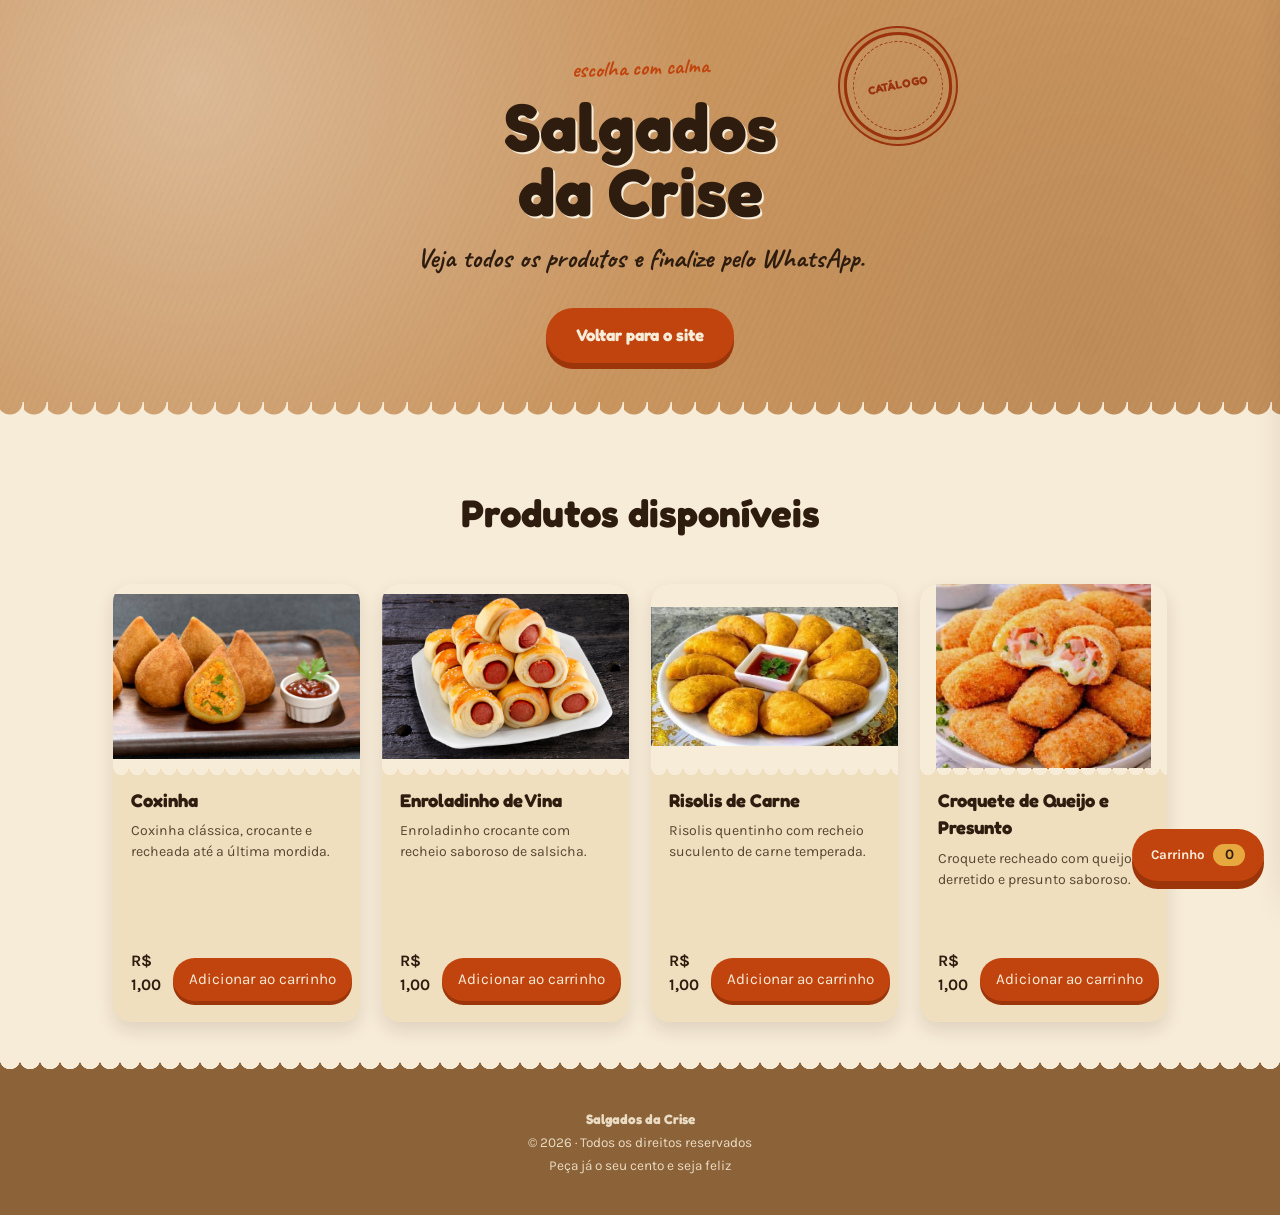
==== catalogo.html @ 22c94413 "site de doces" ====
<!DOCTYPE html>
<html lang="pt-BR">
<head>
<meta charset="UTF-8">
<meta name="viewport" content="width=device-width, initial-scale=1.0">
<link rel="stylesheet" href="style.css">
<title>Catálogo de Produtos | Salgados da Crise</title>
<meta name="description" content="Catálogo de salgados com preços e carrinho lateral para finalizar no WhatsApp.">
<link rel="preconnect" href="https://fonts.googleapis.com">
<link rel="preconnect" href="https://fonts.gstatic.com" crossorigin>
<link href="https://fonts.googleapis.com/css2?family=Fredoka:wght@600;700;900&family=Karla:wght@400;500;700&family=Caveat:wght@600;700&display=swap" rel="stylesheet">
</head>
<body>
<header class="hero">
  <div class="hero__inner">
    <div class="stamp stamp--hero">Catálogo</div>
    <p class="eyebrow">escolha com calma</p>
    <h1 class="hero__title">Salgados<br>da Crise</h1>
    <p class="hero__tagline">Veja todos os produtos e finalize pelo WhatsApp.</p>
    <a class="cta" href="salgados-da-crise.html">Voltar para o site</a>
  </div>
</header>

<main>
  <section class="menu" id="catalogo">
    <h2 class="section-title">Produtos disponíveis</h2>
    <div class="menu__grid" id="catalogList">
      <article class="ticket" data-price="1.00">
        <div class="ticket__img">
        <img src="coxinha.jpg" alt="Coxinha dourada e crocante">
        </div>
        <div class="ticket__seam"></div>
        <div class="ticket__body">
          <h3>Coxinha</h3>
          <p>Coxinha clássica, crocante e recheada até a última mordida.</p>
          <div class="ticket__footer">
            <span class="ticket__price">R$ 1,00</span>
            <button type="button" class="ticket__button add-to-cart">Adicionar ao carrinho</button>
          </div>
        </div>
      </article>
      <article class="ticket" data-price="1.00">
        <div class="ticket__img">
         <img src="enroladinho de vina.jpg" alt="Enroladinho de cozinha crocante">
        </div>
        <div class="ticket__seam"></div>
        <div class="ticket__body">
          <h3>Enroladinho de Vina</h3>
          <p>Enroladinho crocante com recheio saboroso de salsicha.</p>
          <div class="ticket__footer">
            <span class="ticket__price">R$ 1,00</span>
            <button type="button" class="ticket__button add-to-cart">Adicionar ao carrinho</button>
          </div>
        </div>
      </article>
      <article class="ticket" data-price="1.00">
        <div class="ticket__img">
          <img src="risoles de carne.jfif" alt="Risolis de carne">
        </div>
        <div class="ticket__seam"></div>
        <div class="ticket__body">
          <h3>Risolis de Carne</h3>
          <p>Risolis quentinho com recheio suculento de carne temperada.</p>
          <div class="ticket__footer">
            <span class="ticket__price">R$ 1,00</span>
            <button type="button" class="ticket__button add-to-cart">Adicionar ao carrinho</button>
          </div>
        </div>
      </article>
      <article class="ticket" data-price="1.00">
        <div class="ticket__img">
          <img src="croquete.jfif" alt="Croquete de queijo e presunto">
        </div>
        <div class="ticket__seam"></div>
        <div class="ticket__body">
          <h3>Croquete de Queijo e Presunto</h3>
          <p>Croquete recheado com queijo derretido e presunto saboroso.</p>
          <div class="ticket__footer">
            <span class="ticket__price">R$ 1,00</span>
            <button type="button" class="ticket__button add-to-cart">Adicionar ao carrinho</button>
          </div>
        </div>
      </article>
    </div>
  </section>
</main>

<button class="cart-drawer__trigger" id="cartTrigger">
  Carrinho <span class="cart-drawer__count" id="cartCount">0</span>
</button>
<div class="cart-drawer__backdrop" id="cartBackdrop"></div>
<aside class="cart-drawer" id="cartDrawer" aria-hidden="true">
  <div class="cart-drawer__inner">
    <div class="cart-drawer__header">
      <h2>Carrinho</h2>
      <button type="button" class="cart-drawer__close" id="closeCart" aria-label="Fechar carrinho">×</button>
    </div>
    <div class="cart__info">
      <p class="cart__empty">Seu carrinho está vazio. Adicione um produto.</p>
      <ul class="cart__list"></ul>
    </div>
    <div class="cart__payment">
      <h3>Pagamento</h3>
      <div class="payment-options">
        <label><input type="radio" name="paymentMethod" value="whatsapp" checked> WhatsApp</label>
        <label><input type="radio" name="paymentMethod" value="card"> Cartão <span class="payment-note">taxa por conta do cliente</span></label>
      </div>
      <div class="card-form" id="cardForm" hidden>
        <label>Nome no cartão<input type="text" id="cardName" placeholder="Nome impresso no cartão"></label>
        <label>Número do cartão<input type="text" id="cardNumber" placeholder="0000 0000 0000 0000"></label>
        <div class="card-row">
          <label>Validade<input type="text" id="cardExpiry" placeholder="MM/AA"></label>
          <label>CVV<input type="text" id="cardCvv" placeholder="123"></label>
        </div>
      </div>
    </div>
    <div class="cart__summary">
      <div class="cart__summary-row">
        <span>Total</span>
        <strong class="cart__total-value">R$ 0,00</strong>
      </div>
      <button type="button" class="cta cart__checkout" disabled>Finalizar pedido</button>
    </div>
  </div>
</aside>

<footer class="footer">
  <div class="footer__torn"></div>
  <div class="footer__content">
    <p class="footer__brand">Salgados da Crise</p>
    <p>© 2026 · Todos os direitos reservados</p>
    <p>Peça já o seu cento e seja feliz</p>
  </div>
</footer>

<script>
  const cart = [];
  const cartCount = document.getElementById('cartCount');
  const cartList = document.querySelector('.cart__list');
  const cartEmpty = document.querySelector('.cart__empty');
  const cartTotalValue = document.querySelector('.cart__total-value');
  const checkoutButton = document.querySelector('.cart__checkout');
  const cartDrawer = document.getElementById('cartDrawer');
  const cartBackdrop = document.getElementById('cartBackdrop');
  const cartTrigger = document.getElementById('cartTrigger');
  const closeCart = document.getElementById('closeCart');
  const paymentRadios = document.querySelectorAll('input[name="paymentMethod"]');
  const cardForm = document.getElementById('cardForm');
  const cardNameInput = document.getElementById('cardName');
  const cardNumberInput = document.getElementById('cardNumber');
  const cardExpiryInput = document.getElementById('cardExpiry');
  const cardCvvInput = document.getElementById('cardCvv');
  const whatsappNumber = '554198285648'; // WhatsApp number +55 41 9828-5648

  function formatCurrency(value) {
    return value.toLocaleString('pt-BR', { style: 'currency', currency: 'BRL' });
  }

  function updateCart() {
    cartList.innerHTML = '';
    cartCount.textContent = cart.reduce((sum, item) => sum + item.quantity, 0);
    if (cart.length === 0) {
      cartEmpty.style.display = 'block';
      checkoutButton.disabled = true;
      cartTotalValue.textContent = 'R$ 0,00';
      return;
    }

    cartEmpty.style.display = 'none';
    let total = 0;
    cart.forEach((item, index) => {
      const li = document.createElement('li');
      li.className = 'cart__item';
      li.innerHTML = `
        <div>
          <p class="cart__item-name">${item.name}</p>
          <p class="cart__item-details">${item.quantity} x ${formatCurrency(item.price)} = ${formatCurrency(item.price * item.quantity)}</p>
        </div>
        <button type="button" class="cart__item-remove" data-index="${index}">Remover</button>
      `;
      cartList.appendChild(li);
      total += item.price * item.quantity;
    });

    cartTotalValue.textContent = formatCurrency(total);
    checkoutButton.disabled = false;
  }

  function addItemToCart(name, price) {
    const existing = cart.find(item => item.name === name);
    if (existing) {
      existing.quantity += 1;
    } else {
      cart.push({ name, price, quantity: 1 });
    }
    updateCart();
    openCart();
  }

  function removeItem(index) {
    cart.splice(index, 1);
    updateCart();
  }

  function openCart() {
    cartDrawer.classList.add('is-open');
    cartBackdrop.classList.add('is-visible');
    cartDrawer.setAttribute('aria-hidden', 'false');
  }

  function closeCartDrawer() {
    cartDrawer.classList.remove('is-open');
    cartBackdrop.classList.remove('is-visible');
    cartDrawer.setAttribute('aria-hidden', 'true');
  }

  function togglePaymentFields() {
    const selected = document.querySelector('input[name="paymentMethod"]:checked').value;
    cardForm.hidden = selected !== 'card';
  }

  document.querySelectorAll('.add-to-cart').forEach(button => {
    button.addEventListener('click', event => {
      const ticket = event.target.closest('.ticket');
      const name = ticket.querySelector('h3').textContent.trim();
      const price = parseFloat(ticket.dataset.price);
      addItemToCart(name, price);
    });
  });

  paymentRadios.forEach(radio => {
    radio.addEventListener('change', togglePaymentFields);
  });
  togglePaymentFields();

  cartList.addEventListener('click', event => {
    if (!event.target.classList.contains('cart__item-remove')) return;
    const index = Number(event.target.dataset.index);
    removeItem(index);
  });

  checkoutButton.addEventListener('click', () => {
    if (cart.length === 0) return;
    const total = cart.reduce((sum, item) => sum + item.price * item.quantity, 0);
    const paymentMethod = document.querySelector('input[name="paymentMethod"]:checked').value;
    const messageLines = [
      'Olá! Quero fazer meu pedido:',
      ...cart.map(item => `${item.quantity}x ${item.name} - ${formatCurrency(item.price * item.quantity)}`),
      `Total: ${formatCurrency(total)}`
    ];

    if (paymentMethod === 'card') {
      messageLines.push('Pagamento no cartão (taxa por conta do cliente).');
      const cardName = cardNameInput.value.trim();
      const cardNumber = cardNumberInput.value.trim();
      const cardExpiry = cardExpiryInput.value.trim();
      const cardCvv = cardCvvInput.value.trim();
      if (cardName || cardNumber || cardExpiry || cardCvv) {
        messageLines.push('Dados do cartão para cadastro:');
        if (cardName) messageLines.push(`Nome: ${cardName}`);
        if (cardNumber) messageLines.push(`Cartão: ${cardNumber}`);
        if (cardExpiry) messageLines.push(`Validade: ${cardExpiry}`);
        if (cardCvv) messageLines.push(`CVV: ${cardCvv}`);
      }
    }

    messageLines.push('Pode me ajudar com o valor final e a entrega?');
    const text = encodeURIComponent(messageLines.join('\n'));
    const url = `https://wa.me/${whatsappNumber}?text=${text}`;
    window.open(url, '_blank');
  });

  cartTrigger.addEventListener('click', openCart);
  closeCart.addEventListener('click', closeCartDrawer);
  cartBackdrop.addEventListener('click', closeCartDrawer);

  updateCart();
</script>
</body>
</html>
---- style.css ----
:root{
    --paper:#f7ecd8;
    --paper-dark:#efdfbf;
    --kraft:#c9955f;
    --kraft-dark:#8c6239;
    --ink:#2e1c0f;
    --gold:#e7a93f;
    --chili:#c1440e;
    --chili-dark:#9c350a;
    --olive:#5b6b3f;
    --radius-card: 18px;
  }

  *{ box-sizing:border-box; }
  html{ scroll-behavior:smooth; }
  body{
    margin:0;
    background:var(--paper);
    color:var(--ink);
    font-family:'Karla', sans-serif;
    font-size:16px;
    line-height:1.5;
    -webkit-font-smoothing:antialiased;
  }

  h1,h2,h3,h4{
    font-family:'Fredoka', sans-serif;
    margin:0;
    color:var(--ink);
  }

  a{ color:inherit; }
  img{ max-width:100%; display:block; }
  button{ font-family:inherit; }

  .eyebrow{
    display:inline-block;
    font-family:'Caveat', cursive;
    font-weight:700;
    font-size:1.4rem;
    color:var(--chili);
    transform:rotate(-2deg);
    margin:0 0 .25rem;
  }

  .section-title{
    text-align:center;
    font-size:clamp(1.6rem, 4vw, 2.4rem);
    font-weight:700;
    margin:0 0 2.2rem;
  }
  .section-title span{ color:var(--chili); }

  /* ---------- STAMP (signature element) ---------- */
  .stamp{
    display:inline-flex;
    align-items:center;
    justify-content:center;
    text-align:center;
    font-family:'Fredoka', sans-serif;
    font-weight:700;
    text-transform:uppercase;
    letter-spacing:.04em;
    line-height:1.15;
    color:var(--chili);
    border:3px solid var(--chili);
    border-radius:50%;
    box-shadow:0 0 0 4px var(--paper), 0 0 0 6px var(--chili);
    outline:1px dashed var(--chili);
    outline-offset:-10px;
    background:transparent;
    mix-blend-mode:multiply;
    opacity:.9;
  }

  /* ---------- HERO ---------- */
  .hero{
    position:relative;
    padding:3.2rem 1.25rem 4rem;
    background:
      radial-gradient(circle at 15% 20%, rgba(255,255,255,.35), transparent 45%),
      radial-gradient(circle at 85% 80%, rgba(0,0,0,.06), transparent 40%),
      repeating-linear-gradient(115deg, rgba(140,98,57,.05) 0 2px, transparent 2px 6px),
      var(--kraft);
    overflow:hidden;
    text-align:center;
  }
  .hero::after{
    content:"";
    position:absolute;
    left:0; right:0; bottom:-1px;
    height:26px;
    background:
      radial-gradient(circle at 10px 0, transparent 12px, var(--paper) 13px) repeat-x;
    background-size:24px 26px;
  }
  .hero__inner{
    position:relative;
    max-width:640px;
    margin:0 auto;
  }
  .stamp--hero{
    position:absolute;
    top:-1.2rem;
    right:.5rem;
    width:108px;
    height:108px;
    font-size:.72rem;
    transform:rotate(-11deg);
  }
  .hero__title{
    font-size:clamp(2.6rem, 8vw, 4.2rem);
    font-weight:900;
    color:var(--ink);
    text-shadow:2px 2px 0 var(--paper);
    line-height:.98;
    margin:.3rem 0 .8rem;
  }
  .hero__tagline{
    font-family:'Caveat', cursive;
    font-weight:700;
    font-size:clamp(1.3rem, 3vw, 1.7rem);
    color:var(--ink);
    margin:0 0 1.8rem;
  }

  .cta{
    display:inline-flex;
    align-items:center;
    gap:.6rem;
    background:var(--chili);
    color:var(--paper);
    font-family:'Fredoka', sans-serif;
    font-weight:700;
    font-size:1.05rem;
    text-decoration:none;
    padding:.95rem 1.9rem;
    border-radius:999px;
    box-shadow:0 6px 0 var(--chili-dark);
    transition:transform .15s ease, box-shadow .15s ease;
  }
  .cta:hover{ transform:translateY(2px); box-shadow:0 4px 0 var(--chili-dark); }
  .cta:active{ transform:translateY(6px); box-shadow:0 0 0 var(--chili-dark); }
  .cta:focus-visible{ outline:3px solid var(--ink); outline-offset:3px; }
  .cta svg{ width:22px; height:22px; flex:none; }

  .hero__note{
    margin-top:.9rem;
    font-size:.85rem;
    color:var(--kraft-dark);
  }

  .about{
    padding:3rem 1.25rem 0;
    max-width:1100px;
    margin:0 auto;
  }
  .about__inner{
    display:grid;
    gap:2rem;
  }
  .about__intro{
    text-align:center;
    max-width:760px;
    margin:0 auto;
  }
  .about__text{
    color:#5a4530;
    font-size:1rem;
    margin-top:1rem;
    line-height:1.7;
  }
  .about__grid{
    display:grid;
    gap:1.25rem;
    grid-template-columns:repeat(auto-fit, minmax(240px, 1fr));
  }
  .about__card{
    background:var(--paper-dark);
    border-radius:22px;
    overflow:hidden;
    box-shadow:0 8px 18px rgba(46,28,15,.12);
    display:flex;
    flex-direction:column;
  }
  .about__card img{
    width:100%;
    height:220px;
    object-fit:cover;
  }
  .about__card h3{
    margin:1rem 1rem 0.4rem;
    font-size:1.1rem;
  }
  .about__card p{
    margin:0 1rem 1.2rem;
    color:#5a4530;
    line-height:1.6;
    font-size:0.95rem;
  }

  /* ---------- MENU / TICKETS ---------- */
  .menu{ padding:3.6rem 1.25rem 1rem; max-width:1100px; margin:0 auto; }

  .menu__grid{
    display:grid;
    gap:1.4rem;
    grid-template-columns:repeat(auto-fit, minmax(240px, 1fr));
    padding:.4rem .2rem 1.4rem;
  }

  .ticket{
    display:flex;
    flex-direction:column;
    justify-content:space-between;
    background:var(--paper-dark);
    border-radius:var(--radius-card);
    overflow:hidden;
    box-shadow:0 8px 18px rgba(46,28,15,.12);
    position:relative;
  }
  .ticket__img{
    height:auto;
    aspect-ratio:4/3;
    overflow:hidden;
    background:var(--paper);
    display:flex;
    align-items:center;
    justify-content:center;
  }
  .ticket__img img{
    width:100%;
    height:100%;
    object-fit:contain;
  }
  .ticket__seam{
    height:14px;
    background:
      radial-gradient(circle at 8px 0, var(--paper) 7px, transparent 7.5px) repeat-x;
    background-size:16px 14px;
    margin-top:-1px;
  }
  .ticket__body{
    display:flex;
    flex-direction:column;
    justify-content:space-between;
    padding:.3rem 1.1rem 1.3rem;
    min-height:240px;
  }
  .ticket__body h3{ font-size:1.15rem; font-weight:700; margin-bottom:.35rem; }
  .ticket__body p{ font-size:.88rem; color:#5a4530; margin:0 0 1rem; }
  .ticket__footer{
    display:flex;
    align-items:center;
    justify-content:space-between;
    gap:.75rem;
    margin-top:auto;
  }
  .ticket__button{
    flex-shrink:0;
  }
  .ticket__price{font-weight:700; color:var(--ink);}
  .ticket__button{
    margin-top:.8rem;
    padding:.8rem 1rem;
    border:none;
    border-radius:999px;
    background:var(--chili);
    color:var(--paper);
    cursor:pointer;
    font-size:.95rem;
    box-shadow:0 4px 0 var(--chili-dark);
    transition:transform .15s ease, box-shadow .15s ease, background .15s ease;
  }
  .ticket__button:hover{ background:var(--chili-dark); transform:translateY(1px); }
  .ticket__button:focus-visible{ outline:3px solid var(--ink); outline-offset:3px; }

  .menu__controls{
    display:flex;
    justify-content:center;
    gap:.9rem;
  }

  .cta--secondary{
    background:var(--gold);
    color:var(--ink);
  }
  .cta--secondary:hover{ background:#d99a2b; }

  .cart{
    padding:3.2rem 1.25rem;
    max-width:1100px;
    margin:0 auto;
  }
  .cart__inner{
    background:var(--paper-dark);
    border-radius:28px;
    padding:2rem;
    box-shadow:0 10px 24px rgba(46,28,15,.12);
  }
  .cart__content{
    display:grid;
    grid-template-columns:1fr auto;
    gap:1.5rem;
    align-items:start;
  }
  .cart__info{min-height:220px;}
  .cart__empty{margin:0; color:#5a4530; font-size:1rem;}
  .cart__list{list-style:none; margin:1.2rem 0 0; padding:0; display:grid; gap:.9rem;}
  .cart__item{
    display:grid;
    grid-template-columns:1fr auto;
    gap:.75rem;
    align-items:center;
    background:var(--paper);
    border-radius:18px;
    padding:1rem 1rem 1rem 1.1rem;
    border:1px solid rgba(46,28,15,.08);
  }
  .cart__item-name{ font-weight:700; margin:0; }
  .cart__item-details{ color:#5a4530; font-size:.9rem; margin:.35rem 0 0; }
  .cart__item-remove{
    border:none;
    background:transparent;
    color:var(--chili-dark);
    cursor:pointer;
    font-weight:700;
  }
  .cart__payment{
    background:var(--paper);
    border-radius:20px;
    padding:1.2rem 1.3rem;
    margin-bottom:1rem;
    color:var(--ink);
  }
  .cart__payment h3{
    margin:0 0 .9rem;
    font-size:1rem;
  }
  .payment-options{
    display:grid;
    gap:.75rem;
  }
  .payment-options label{
    display:flex;
    align-items:center;
    gap:.5rem;
    font-size:.95rem;
    color:var(--ink);
  }
  .payment-note{
    display:block;
    margin-top:.25rem;
    color:#5a4530;
    font-size:.85rem;
  }
  .card-form{
    display:grid;
    gap:.85rem;
    margin-top:1rem;
  }
  .card-form label{
    display:flex;
    flex-direction:column;
    gap:.35rem;
    font-size:.9rem;
    color:#5a4530;
  }
  .card-form input{
    padding:.85rem 1rem;
    border:1px solid rgba(46,28,15,.12);
    border-radius:14px;
    font:inherit;
    background:var(--paper);
    width:100%;
    box-sizing:border-box;
  }
  .card-row{
    display:grid;
    grid-template-columns:1fr 1fr;
    gap:.85rem;
  }
  .card-row label{
    min-width:0;
  }
  .cart__summary{
    background:var(--ink);
    color:var(--paper);
    border-radius:22px;
    padding:1.6rem;
    display:flex;
    flex-direction:column;
    justify-content:space-between;
    min-width:260px;
  }
  .cart__summary-row{
    display:flex;
    justify-content:space-between;
    gap:1rem;
    margin-bottom:1.6rem;
    font-size:1.05rem;
  }
  .cart__total-value{font-size:1.5rem;}
  .cart__checkout{
    width:100%;
    border:none;
    padding:1rem 1.1rem;
    border-radius:999px;
    background:var(--gold);
    color:var(--ink);
    font-size:1rem;
    font-weight:700;
    cursor:pointer;
    box-shadow:0 6px 0 #d98d1d;
  }
  .cart__checkout:disabled{opacity:.55; cursor:not-allowed; box-shadow:none;}
  .cart__checkout:hover:not(:disabled){transform:translateY(1px);}

  .cart-drawer__trigger{
    position:fixed;
    right:1rem;
    bottom:1.2rem;
    z-index:40;
    display:inline-flex;
    align-items:center;
    gap:.5rem;
    border:none;
    border-radius:999px;
    padding:.95rem 1.2rem;
    background:var(--chili);
    color:var(--paper);
    font-weight:700;
    cursor:pointer;
    box-shadow:0 8px 0 var(--chili-dark);
  }
  .cart-drawer__count{
    display:inline-flex;
    align-items:center;
    justify-content:center;
    background:var(--gold);
    color:var(--ink);
    border-radius:999px;
    padding:.15rem .6rem;
    font-size:.9rem;
    min-width:2rem;
  }
  .cart-drawer{
    position:fixed;
    top:0;
    right:0;
    width:min(360px,100%);
    height:100vh;
    background:var(--paper-dark);
    transform:translateX(110%);
    transition:transform .25s ease;
    z-index:45;
    box-shadow:-18px 0 40px rgba(46,28,15,.24);
    display:flex;
    flex-direction:column;
    padding:1.5rem;
  }
  .cart-drawer.is-open{transform:translateX(0);}
  .cart-drawer__inner{display:flex; flex-direction:column; height:100%;}
  .cart-drawer__header{
    display:flex;
    justify-content:space-between;
    align-items:center;
    gap:1rem;
    margin-bottom:1.3rem;
  }
  .cart-drawer__header h2{margin:0;}
  .cart-drawer__close{
    border:none;
    background:transparent;
    color:var(--ink);
    font-size:1.6rem;
    cursor:pointer;
    line-height:1;
  }
  .cart-drawer__backdrop{
    position:fixed;
    inset:0;
    background:rgba(0,0,0,.4);
    opacity:0;
    pointer-events:none;
    transition:opacity .25s ease;
    z-index:35;
  }
  .cart-drawer__backdrop.is-visible{
    opacity:1;
    pointer-events:auto;
  }
  .cart__summary{margin-top:auto;}

  @media (max-width:860px){
    .cart__content{grid-template-columns:1fr;}
  }
  @media (max-width:640px){
    .cart__summary{min-width:0;}
    .cart-drawer{width:100%;}
    .cart-drawer__trigger{right:.75rem; left:.75rem; width:auto;}
  }
  .menu__controls button{
    width:44px; height:44px;
    border-radius:50%;
    border:2px solid var(--ink);
    background:var(--paper);
    color:var(--ink);
    font-size:1.3rem;
    cursor:pointer;
    transition:background .15s ease;
  }
  .menu__controls button:hover{ background:var(--gold); }
  .menu__controls button:focus-visible{ outline:3px solid var(--chili); outline-offset:2px; }

  /* ---------- FEATURES ---------- */
  .features{ padding:3.8rem 1.25rem; max-width:980px; margin:0 auto; }
  .features__grid{
    display:grid;
    grid-template-columns:repeat(auto-fit, minmax(220px, 1fr));
    gap:1.8rem;
  }
  .feature{ text-align:center; padding:0 .5rem; }
  .feature__badge{
    width:76px; height:76px;
    margin:0 auto .9rem;
    border-radius:50%;
    background:var(--paper-dark);
    border:2px dashed var(--kraft-dark);
    display:flex;
    align-items:center;
    justify-content:center;
  }
  .feature__badge svg{ width:34px; height:34px; stroke:var(--chili); }
  .feature h4{ font-size:1.05rem; margin-bottom:.4rem; }
  .feature p{ font-size:.9rem; color:#5a4530; margin:0; }

  /* ---------- CTA BAND ---------- */
  .cta-band{
    position:relative;
    margin:2rem 1.25rem 3rem;
    max-width:900px;
    margin-inline:auto;
    background:var(--ink);
    color:var(--paper);
    border-radius:24px;
    padding:3rem 1.5rem;
    text-align:center;
    overflow:hidden;
  }
  .cta-band__stamp{
    position:absolute;
    top:-14px; left:-14px;
    width:96px; height:96px;
    font-size:.62rem;
    color:var(--gold);
    border-color:var(--gold);
    box-shadow:0 0 0 4px var(--ink), 0 0 0 6px var(--gold);
    outline-color:var(--gold);
    transform:rotate(-14deg);
    mix-blend-mode:normal;
  }
  .cta-band h2{ color:var(--paper); font-size:clamp(1.6rem, 4vw, 2.1rem); margin-bottom:.6rem; }
  .cta-band p{ color:#d8c7a8; margin:0 0 1.6rem; font-size:1rem; }
  .cta--big{ box-shadow:0 6px 0 #d98d1d; background:var(--gold); color:var(--ink); }
  .cta--big:hover{ box-shadow:0 4px 0 #d98d1d; }

  /* ---------- FOOTER ---------- */
  .footer{ background:var(--kraft-dark); color:var(--paper); position:relative; }
  .footer__torn{
    height:20px;
    background:
      radial-gradient(circle at 10px 0, var(--paper) 10px, transparent 10.5px) repeat-x;
    background-size:20px 20px;
    transform:translateY(-1px);
  }
  .footer__content{ text-align:center; padding:1.6rem 1.25rem 2.2rem; }
  .footer__brand{ font-family:'Fredoka', sans-serif; font-weight:700; font-size:1.15rem; margin-bottom:.3rem; }
  .footer__content p{ margin:.2rem 0; font-size:.85rem; color:#eaddc4; }

  @media (prefers-reduced-motion: reduce){
    html{ scroll-behavior:auto; }
    .cta{ transition:none; }
  }

  @media (max-width:560px){
    .stamp--hero{ width:88px; height:88px; font-size:.62rem; right:.2rem; top:-.8rem; }
  }
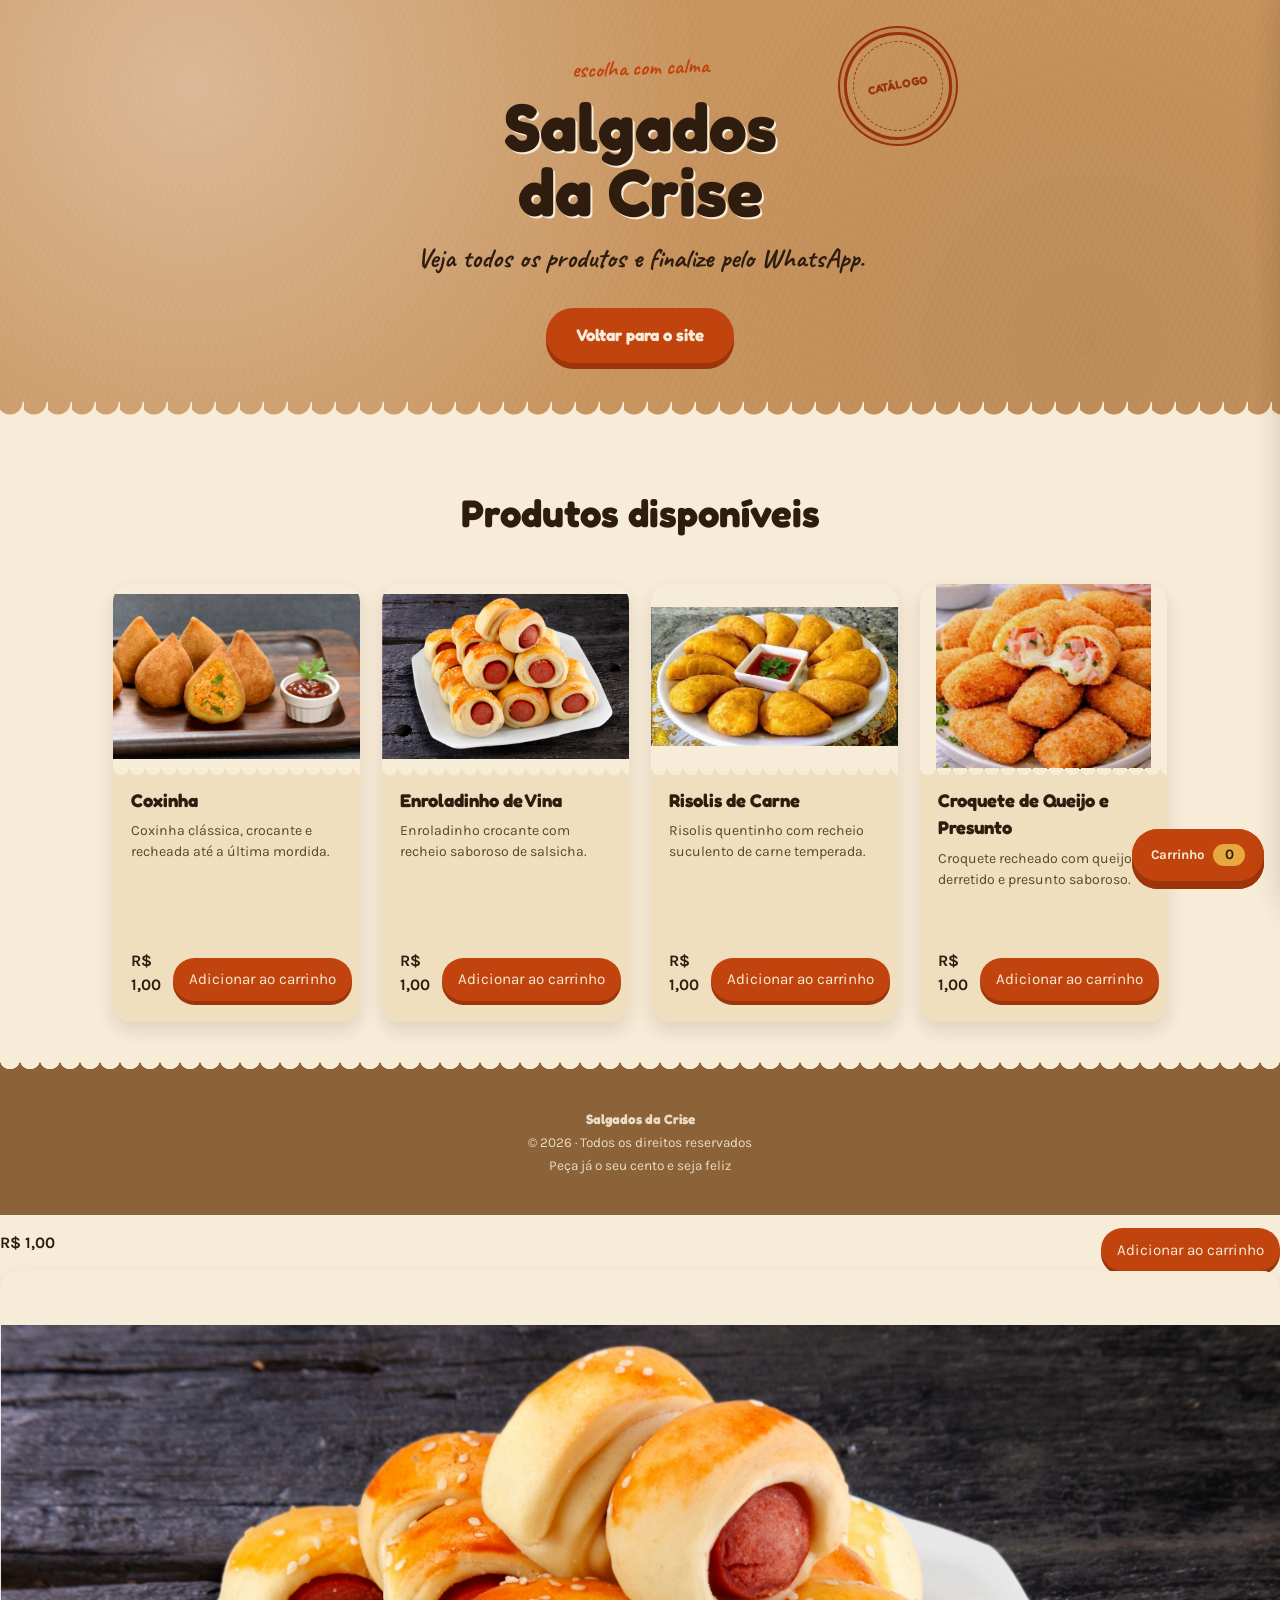
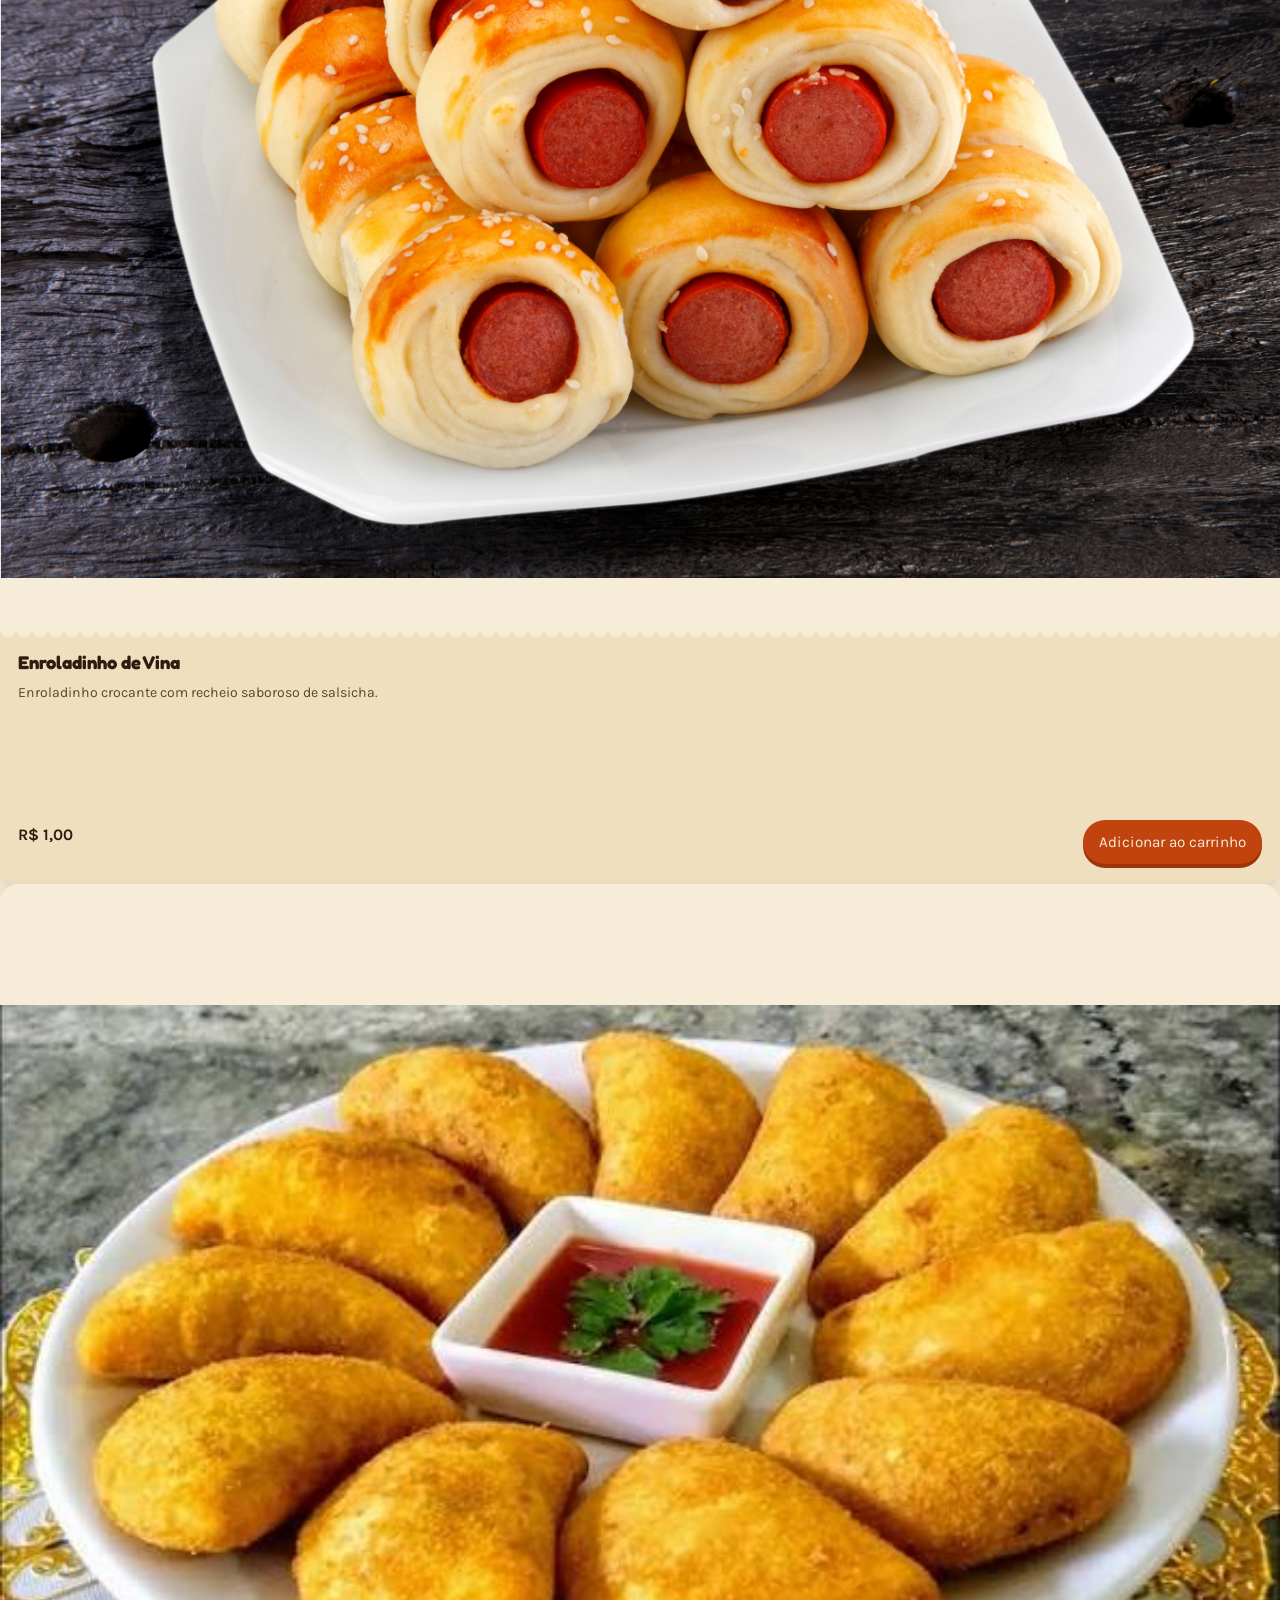
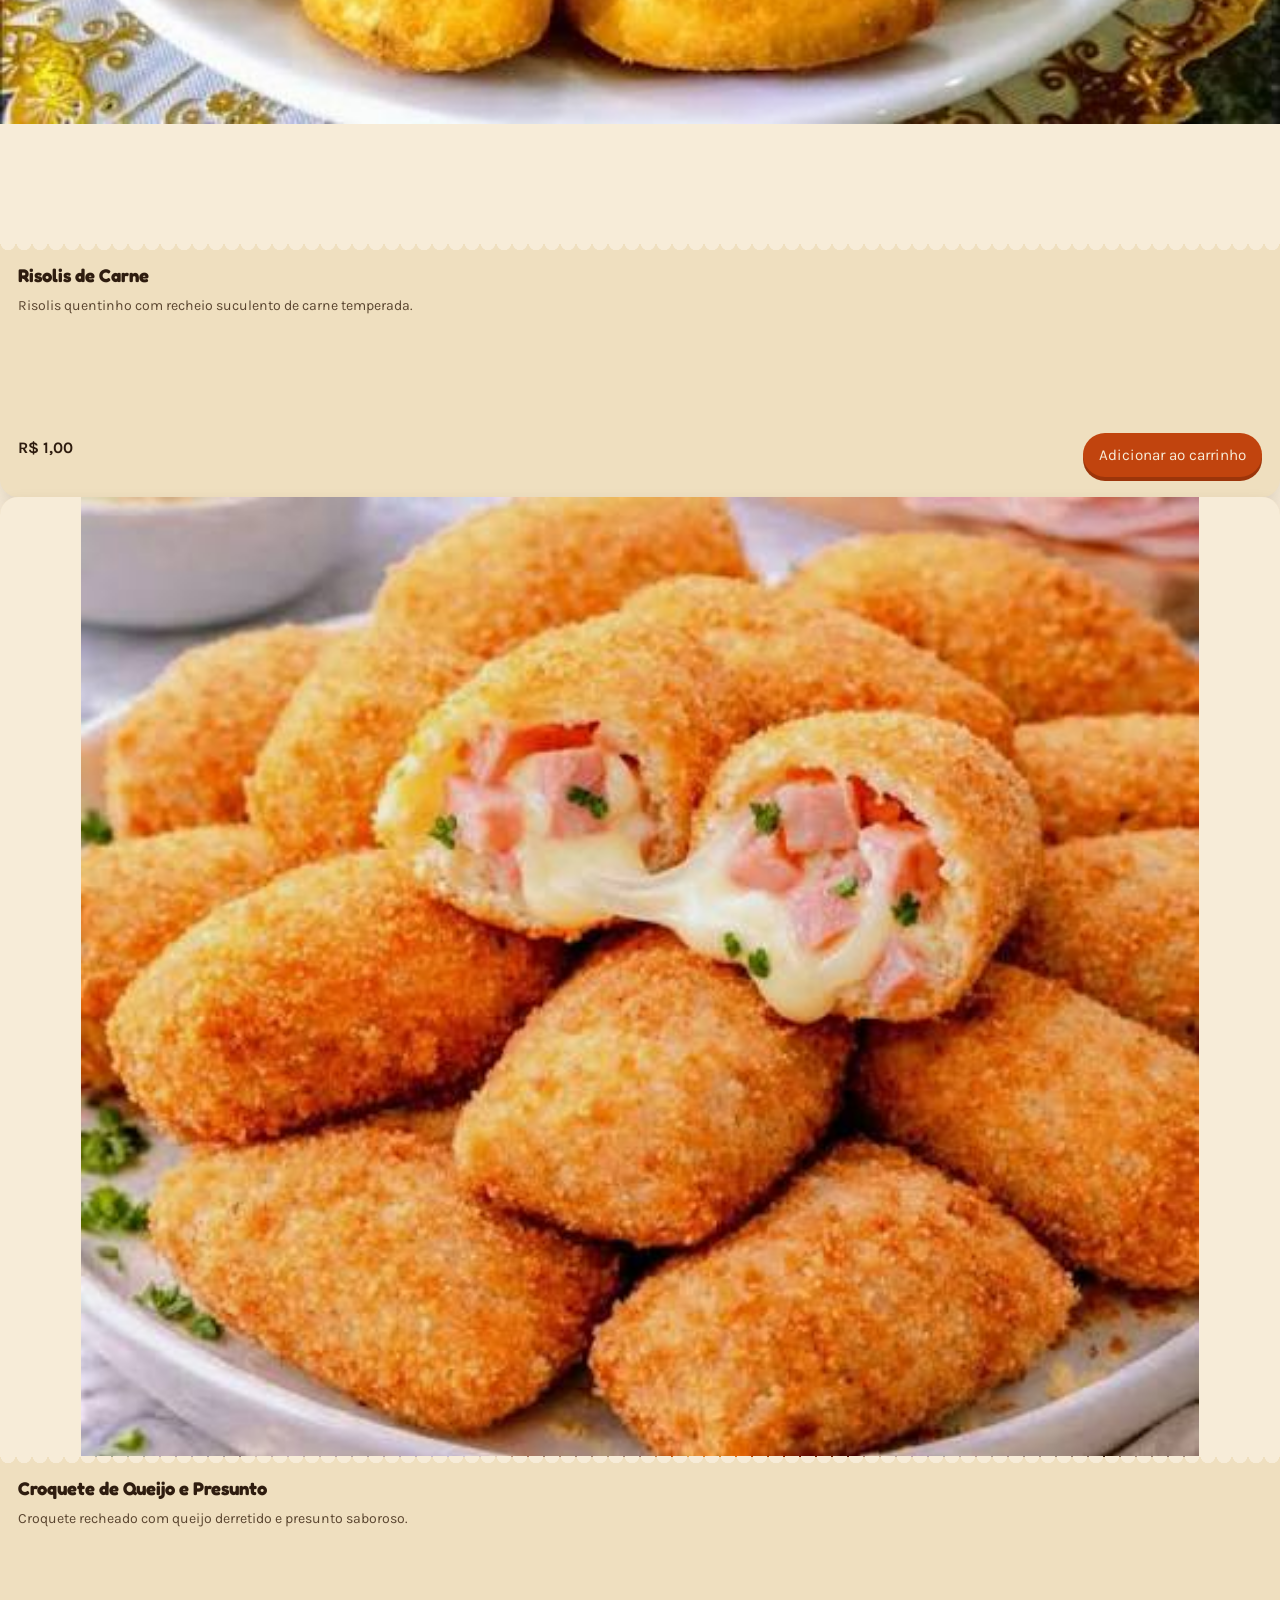
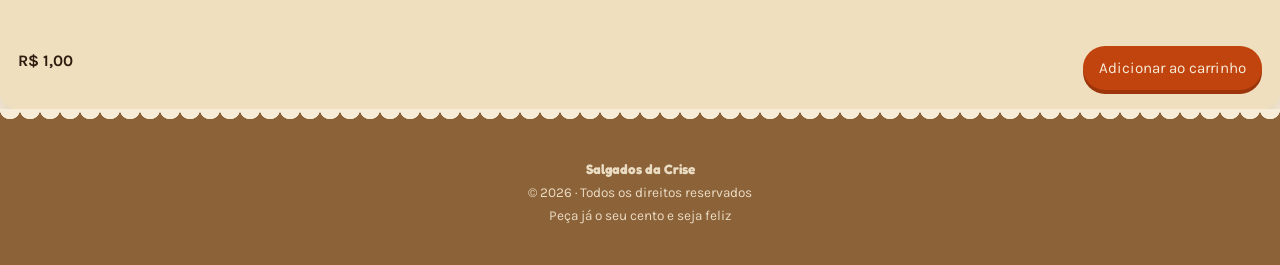
==== commit e1280a16: "Update catalogo.html" ====
--- a/catalogo.html
+++ b/catalogo.html
@@ -17,7 +17,8 @@
     <p class="eyebrow">escolha com calma</p>
     <h1 class="hero__title">Salgados<br>da Crise</h1>
     <p class="hero__tagline">Veja todos os produtos e finalize pelo WhatsApp.</p>
-    <a class="cta" href="salgados-da-crise.html">Voltar para o site</a>
+    
+    <a class="cta" href="https://moratojoao100-ctrl.github.io/site/" target="_blank" rel="noopener">Voltar para o site</a>
   </div>
 </header>
 
@@ -34,6 +35,207 @@
           <h3>Coxinha</h3>
           <p>Coxinha clássica, crocante e recheada até a última mordida.</p>
           <div class="ticket__footer">
+            <span class="ticket__price">R$ 1,00</span>
+            <button type="button" class="ticket__button add-to-cart">Adicionar ao carrinho</button>
+          </div>
+        </div>
+      </article>
+      <article class="ticket" data-price="1.00">
+        <div class="ticket__img">
+         <img src="enroladinho de vina.jpg" alt="Enroladinho de cozinha crocante">
+        </div>
+        <div class="ticket__seam"></div>
+        <div class="ticket__body">
+          <h3>Enroladinho de Vina</h3>
+          <p>Enroladinho crocante com recheio saboroso de salsicha.</p>
+          <div class="ticket__footer">
+            <span class="ticket__price">R$ 1,00</span>
+            <button type="button" class="ticket__button add-to-cart">Adicionar ao carrinho</button>
+          </div>
+        </div>
+      </article>
+      <article class="ticket" data-price="1.00">
+        <div class="ticket__img">
+          <img src="risoles de carne.jfif" alt="Risolis de carne">
+        </div>
+        <div class="ticket__seam"></div>
+        <div class="ticket__body">
+          <h3>Risolis de Carne</h3>
+          <p>Risolis quentinho com recheio suculento de carne temperada.</p>
+          <div class="ticket__footer">
+            <span class="ticket__price">R$ 1,00</span>
+            <button type="button" class="ticket__button add-to-cart">Adicionar ao carrinho</button>
+          </div>
+        </div>
+      </article>
+      <article class="ticket" data-price="1.00">
+        <div class="ticket__img">
+          <img src="croquete.jfif" alt="Croquete de queijo e presunto">
+        </div>
+        <div class="ticket__seam"></div>
+        <div class="ticket__body">
+          <h3>Croquete de Queijo e Presunto</h3>
+          <p>Croquete recheado com queijo derretido e presunto saboroso.</p>
+          <div class="ticket__footer">
+            <span class="ticket__price">R$ 1,00</span>
+            <button type="button" class="ticket__button add-to-cart">Adicionar ao carrinho</button>
+          </div>
+        </div>
+      </article>
+    </div>
+  </section>
+</main>
+
+<button class="cart-drawer__trigger" id="cartTrigger">
+  Carrinho <span class="cart-drawer__count" id="cartCount">0</span>
+</button>
+<div class="cart-drawer__backdrop" id="cartBackdrop"></div>
+<aside class="cart-drawer" id="cartDrawer" aria-hidden="true">
+  <div class="cart-drawer__inner">
+    <div class="cart-drawer__header">
+      <h2>Carrinho</h2>
+      <button type="button" class="cart-drawer__close" id="closeCart" aria-label="Fechar carrinho">×</button>
+    </div>
+    <div class="cart__info">
+      <p class="cart__empty">Seu carrinho está vazio. Adicione um produto.</p>
+      <ul class="cart__list"></ul>
+    </div>
+    <div class="cart__payment">
+      <h3>Pagamento</h3>
+      <p class="payment-note">Combine a forma de pagamento diretamente pelo WhatsApp ao finalizar o pedido.</p>
+    </div>
+    <div class="cart__summary">
+      <div class="cart__summary-row">
+        <span>Total</span>
+        <strong class="cart__total-value">R$ 0,00</strong>
+      </div>
+      <button type="button" class="cta cart__checkout" disabled>Finalizar pedido</button>
+    </div>
+  </div>
+</aside>
+
+<footer class="footer">
+  <div class="footer__torn"></div>
+  <div class="footer__content">
+    <p class="footer__brand">Salgados da Crise</p>
+    <p>© 2026 · Todos os direitos reservados</p>
+    <p>Peça já o seu cento e seja feliz</p>
+  </div>
+</footer>
+
+<script>
+  const cart = [];
+  const cartCount = document.getElementById('cartCount');
+  const cartList = document.querySelector('.cart__list');
+  const cartEmpty = document.querySelector('.cart__empty');
+  const cartTotalValue = document.querySelector('.cart__total-value');
+  const checkoutButton = document.querySelector('.cart__checkout');
+  const cartDrawer = document.getElementById('cartDrawer');
+  const cartBackdrop = document.getElementById('cartBackdrop');
+  const cartTrigger = document.getElementById('cartTrigger');
+  const closeCart = document.getElementById('closeCart');
+  const whatsappNumber = '554198285648'; // WhatsApp number +55 41 9828-5648
+
+  function formatCurrency(value) {
+    return value.toLocaleString('pt-BR', { style: 'currency', currency: 'BRL' });
+  }
+
+  function updateCart() {
+    cartList.innerHTML = '';
+    cartCount.textContent = cart.reduce((sum, item) => sum + item.quantity, 0);
+    if (cart.length === 0) {
+      cartEmpty.style.display = 'block';
+      checkoutButton.disabled = true;
+      cartTotalValue.textContent = 'R$ 0,00';
+      return;
+    }
+
+    cartEmpty.style.display = 'none';
+    let total = 0;
+    cart.forEach((item, index) => {
+      const li = document.createElement('li');
+      li.className = 'cart__item';
+      li.innerHTML = `
+        <div>
+          <p class="cart__item-name">${item.name}</p>
+          <p class="cart__item-details">${item.quantity} x ${formatCurrency(item.price)} = ${formatCurrency(item.price * item.quantity)}</p>
+        </div>
+        <button type="button" class="cart__item-remove" data-index="${index}">Remover</button>
+      `;
+      cartList.appendChild(li);
+      total += item.price * item.quantity;
+    });
+
+    cartTotalValue.textContent = formatCurrency(total);
+    checkoutButton.disabled = false;
+  }
+
+  function addItemToCart(name, price) {
+    const existing = cart.find(item => item.name === name);
+    if (existing) {
+      existing.quantity += 1;
+    } else {
+      cart.push({ name, price, quantity: 1 });
+    }
+    updateCart();
+    openCart();
+  }
+
+  function removeItem(index) {
+    cart.splice(index, 1);
+    updateCart();
+  }
+
+  function openCart() {
+    cartDrawer.classList.add('is-open');
+    cartBackdrop.classList.add('is-visible');
+    cartDrawer.setAttribute('aria-hidden', 'false');
+  }
+
+  function closeCartDrawer() {
+    cartDrawer.classList.remove('is-open');
+    cartBackdrop.classList.remove('is-visible');
+    cartDrawer.setAttribute('aria-hidden', 'true');
+  }
+
+  document.querySelectorAll('.add-to-cart').forEach(button => {
+    button.addEventListener('click', event => {
+      const ticket = event.target.closest('.ticket');
+      const name = ticket.querySelector('h3').textContent.trim();
+      const price = parseFloat(ticket.dataset.price);
+      addItemToCart(name, price);
+    });
+  });
+
+  cartList.addEventListener('click', event => {
+    if (!event.target.classList.contains('cart__item-remove')) return;
+    const index = Number(event.target.dataset.index);
+    removeItem(index);
+  });
+
+  checkoutButton.addEventListener('click', () => {
+    if (cart.length === 0) return;
+    const total = cart.reduce((sum, item) => sum + item.price * item.quantity, 0);
+    const messageLines = [
+      'Olá! Quero fazer meu pedido:',
+      ...cart.map(item => `${item.quantity}x ${item.name} - ${formatCurrency(item.price * item.quantity)}`),
+      `Total: ${formatCurrency(total)}`,
+      'Pode me ajudar com a forma de pagamento e a entrega?'
+    ];
+
+    const text = encodeURIComponent(messageLines.join('\n'));
+    const url = `https://wa.me/${whatsappNumber}?text=${text}`;
+    window.open(url, '_blank');
+  });
+
+  cartTrigger.addEventListener('click', openCart);
+  closeCart.addEventListener('click', closeCartDrawer);
+  cartBackdrop.addEventListener('click', closeCartDrawer);
+
+  updateCart();
+</script>
+</body>
+</html>          <div class="ticket__footer">
             <span class="ticket__price">R$ 1,00</span>
             <button type="button" class="ticket__button add-to-cart">Adicionar ao carrinho</button>
           </div>
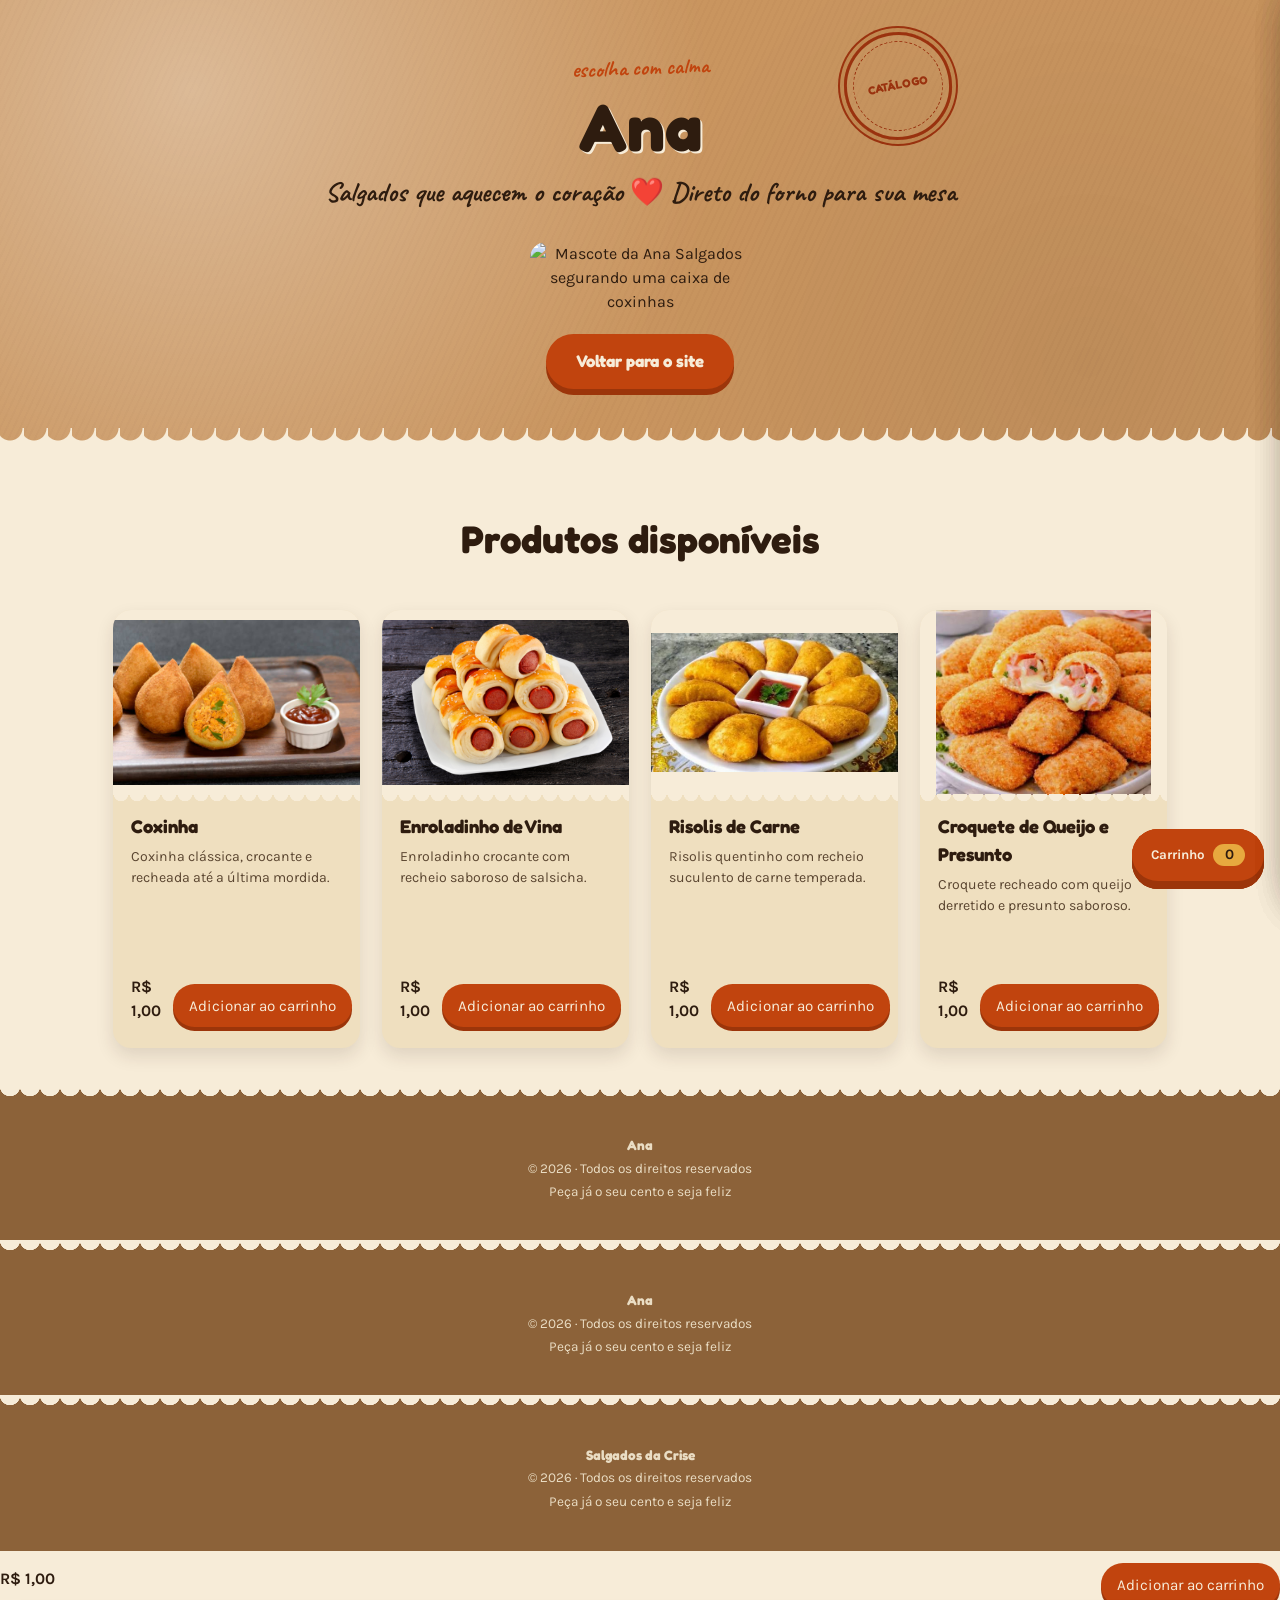
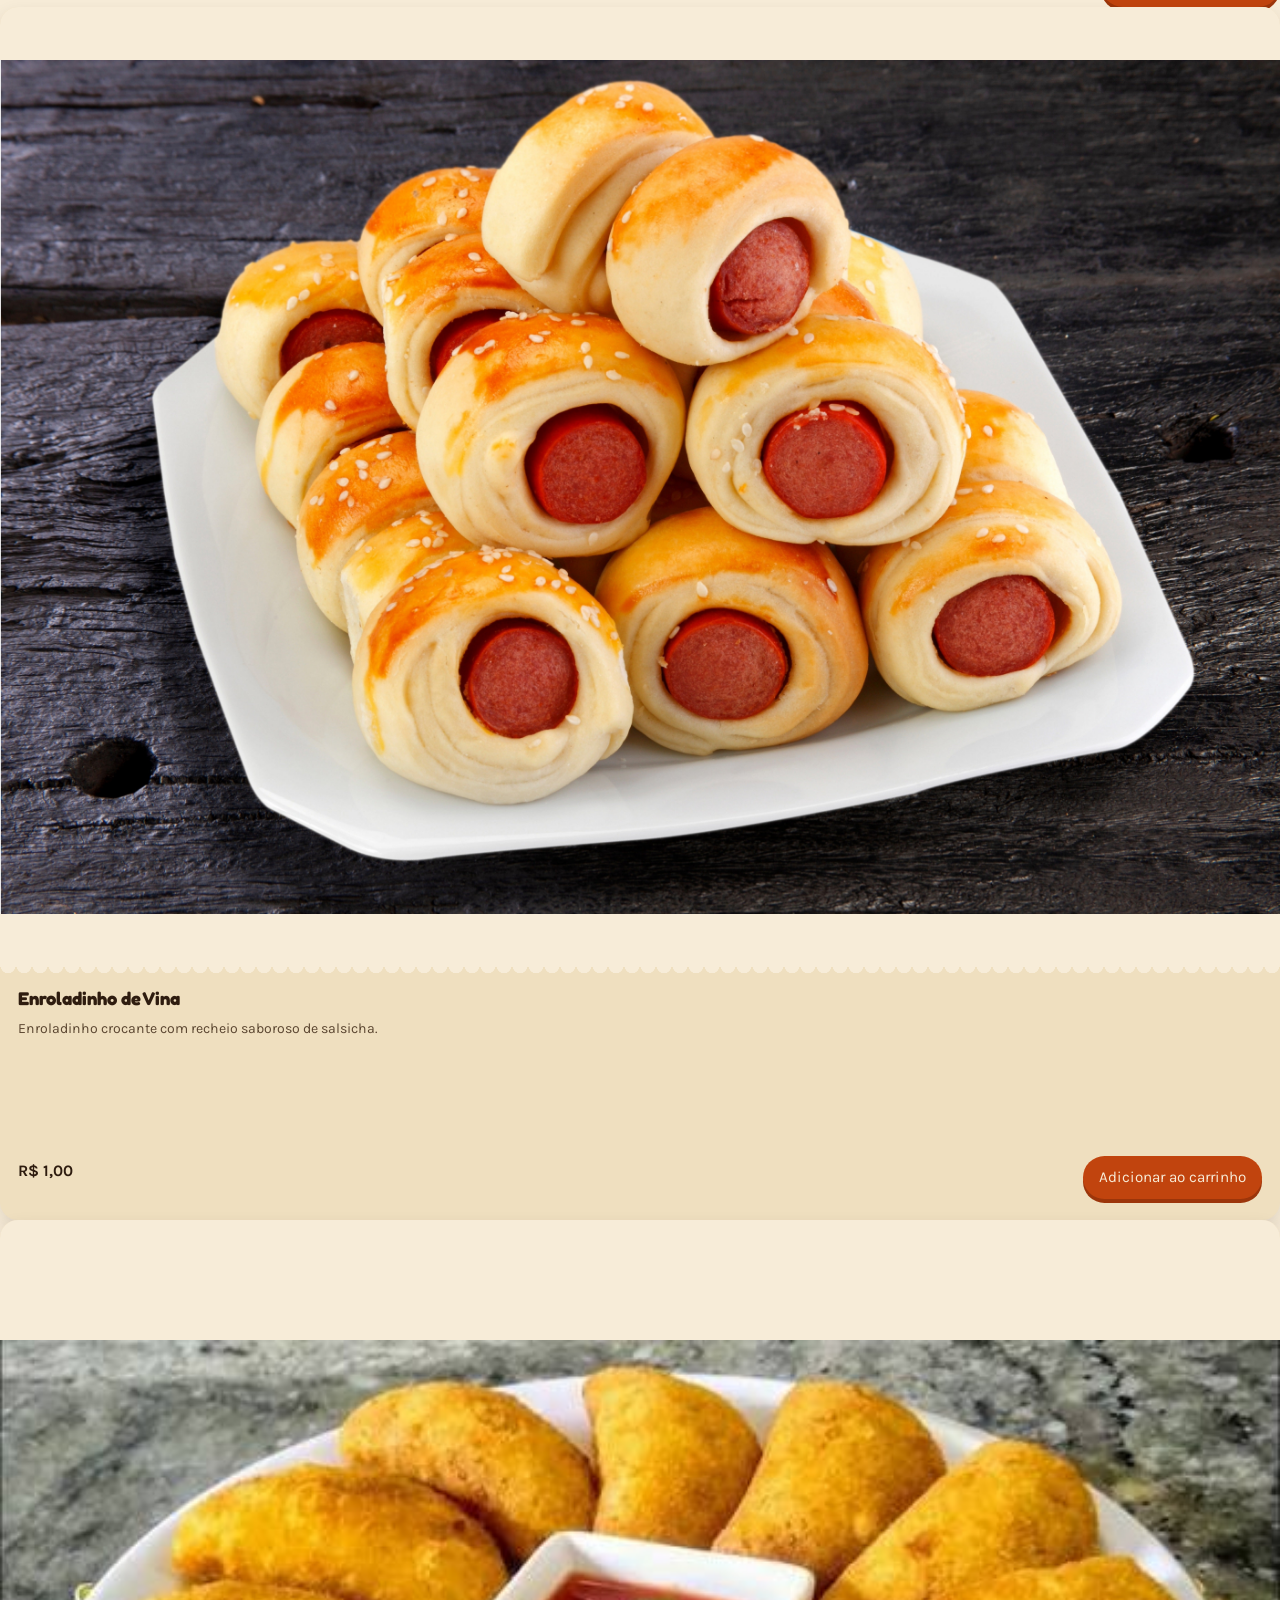
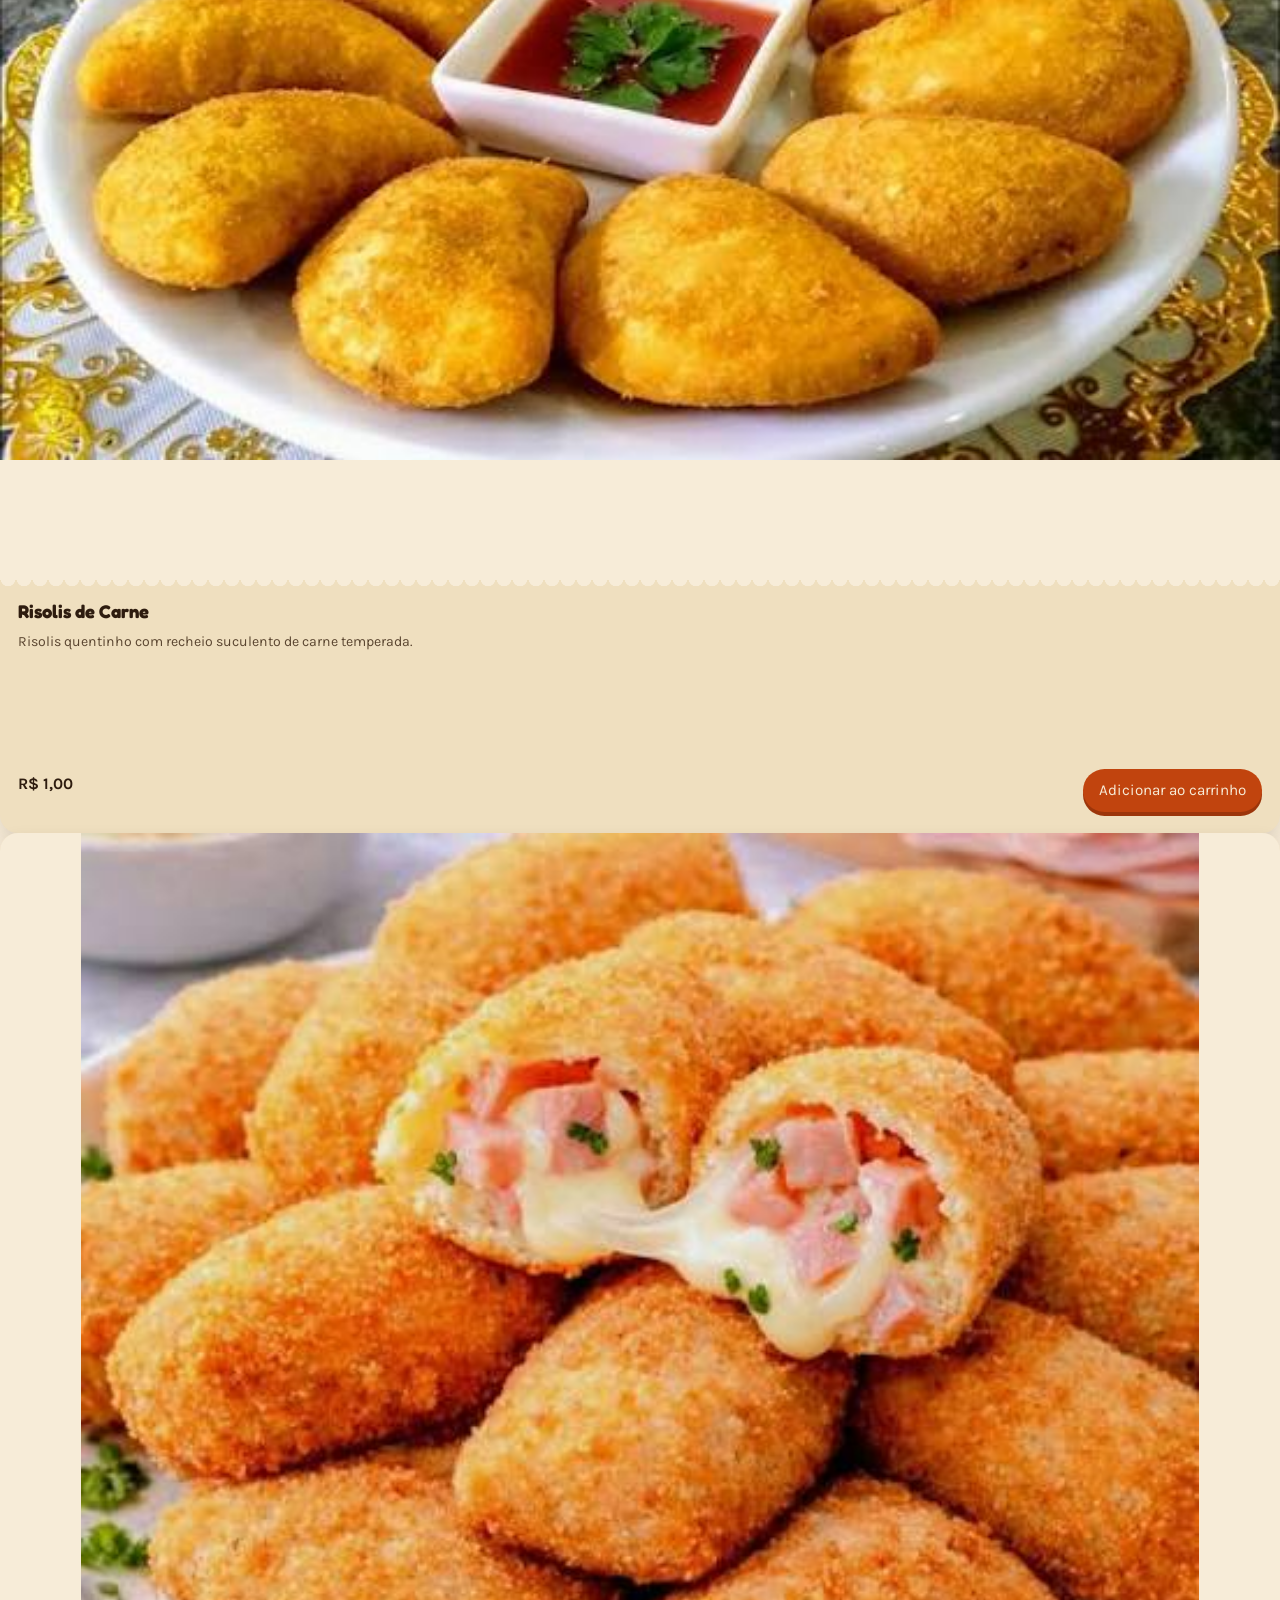
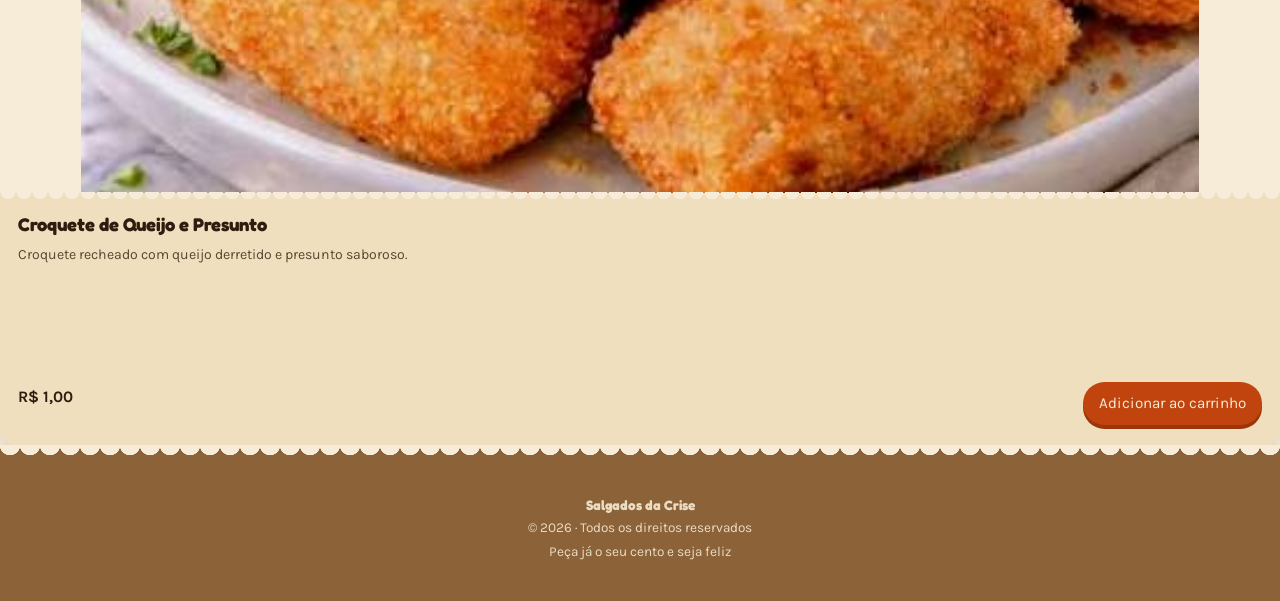
==== commit 22123f62: "Update catalogo.html" ====
--- a/catalogo.html
+++ b/catalogo.html
@@ -4,7 +4,7 @@
 <meta charset="UTF-8">
 <meta name="viewport" content="width=device-width, initial-scale=1.0">
 <link rel="stylesheet" href="style.css">
-<title>Catálogo de Produtos | Salgados da Crise</title>
+<title>Catálogo de Produtos | Ana</title>
 <meta name="description" content="Catálogo de salgados com preços e carrinho lateral para finalizar no WhatsApp.">
 <link rel="preconnect" href="https://fonts.googleapis.com">
 <link rel="preconnect" href="https://fonts.gstatic.com" crossorigin>
@@ -15,9 +15,9 @@
   <div class="hero__inner">
     <div class="stamp stamp--hero">Catálogo</div>
     <p class="eyebrow">escolha com calma</p>
-    <h1 class="hero__title">Salgados<br>da Crise</h1>
-    <p class="hero__tagline">Veja todos os produtos e finalize pelo WhatsApp.</p>
-    
+    <h1 class="hero__title">Ana</h1>
+    <p class="hero__tagline">Salgados que aquecem o coração ❤️ Direto do forno para sua mesa</p>
+    <img src="ana-mascote.png" alt="Mascote da Ana Salgados segurando uma caixa de coxinhas" style="max-width:220px;width:60%;height:auto;display:block;margin:20px auto;border-radius:16px;">
     <a class="cta" href="https://moratojoao100-ctrl.github.io/site/" target="_blank" rel="noopener">Voltar para o site</a>
   </div>
 </header>
@@ -91,6 +91,305 @@
 </button>
 <div class="cart-drawer__backdrop" id="cartBackdrop"></div>
 <aside class="cart-drawer" id="cartDrawer" aria-hidden="true">
+  <div class="cart-drawer__inner">
+    <div class="cart-drawer__header">
+      <h2>Carrinho</h2>
+      <button type="button" class="cart-drawer__close" id="closeCart" aria-label="Fechar carrinho">×</button>
+    </div>
+    <div class="cart__info">
+      <p class="cart__empty">Seu carrinho está vazio. Adicione um produto.</p>
+      <ul class="cart__list"></ul>
+    </div>
+    <div class="cart__payment">
+      <h3>Pagamento</h3>
+      <p class="payment-note">Combine a forma de pagamento diretamente pelo WhatsApp ao finalizar o pedido.</p>
+    </div>
+    <div class="cart__summary">
+      <div class="cart__summary-row">
+        <span>Total</span>
+        <strong class="cart__total-value">R$ 0,00</strong>
+      </div>
+      <button type="button" class="cta cart__checkout" disabled>Finalizar pedido</button>
+    </div>
+  </div>
+</aside>
+
+<footer class="footer">
+  <div class="footer__torn"></div>
+  <div class="footer__content">
+    <p class="footer__brand">Ana</p>
+    <p>© 2026 · Todos os direitos reservados</p>
+    <p>Peça já o seu cento e seja feliz</p>
+  </div>
+</footer>
+
+<script>
+  const cart = [];
+  const cartCount = document.getElementById('cartCount');
+  const cartList = document.querySelector('.cart__list');
+  const cartEmpty = document.querySelector('.cart__empty');
+  const cartTotalValue = document.querySelector('.cart__total-value');
+  const checkoutButton = document.querySelector('.cart__checkout');
+  const cartDrawer = document.getElementById('cartDrawer');
+  const cartBackdrop = document.getElementById('cartBackdrop');
+  const cartTrigger = document.getElementById('cartTrigger');
+  const closeCart = document.getElementById('closeCart');
+  const whatsappNumber = '554198285648'; // WhatsApp number +55 41 9828-5648
+
+  function formatCurrency(value) {
+    return value.toLocaleString('pt-BR', { style: 'currency', currency: 'BRL' });
+  }
+
+  function updateCart() {
+    cartList.innerHTML = '';
+    cartCount.textContent = cart.reduce((sum, item) => sum + item.quantity, 0);
+    if (cart.length === 0) {
+      cartEmpty.style.display = 'block';
+      checkoutButton.disabled = true;
+      cartTotalValue.textContent = 'R$ 0,00';
+      return;
+    }
+
+    cartEmpty.style.display = 'none';
+    let total = 0;
+    cart.forEach((item, index) => {
+      const li = document.createElement('li');
+      li.className = 'cart__item';
+      li.innerHTML = `
+        <div>
+          <p class="cart__item-name">${item.name}</p>
+          <p class="cart__item-details">${item.quantity} x ${formatCurrency(item.price)} = ${formatCurrency(item.price * item.quantity)}</p>
+        </div>
+        <button type="button" class="cart__item-remove" data-index="${index}">Remover</button>
+      `;
+      cartList.appendChild(li);
+      total += item.price * item.quantity;
+    });
+
+    cartTotalValue.textContent = formatCurrency(total);
+    checkoutButton.disabled = false;
+  }
+
+  function addItemToCart(name, price) {
+    const existing = cart.find(item => item.name === name);
+    if (existing) {
+      existing.quantity += 1;
+    } else {
+      cart.push({ name, price, quantity: 1 });
+    }
+    updateCart();
+    openCart();
+  }
+
+  function removeItem(index) {
+    cart.splice(index, 1);
+    updateCart();
+  }
+
+  function openCart() {
+    cartDrawer.classList.add('is-open');
+    cartBackdrop.classList.add('is-visible');
+    cartDrawer.setAttribute('aria-hidden', 'false');
+  }
+
+  function closeCartDrawer() {
+    cartDrawer.classList.remove('is-open');
+    cartBackdrop.classList.remove('is-visible');
+    cartDrawer.setAttribute('aria-hidden', 'true');
+  }
+
+  document.querySelectorAll('.add-to-cart').forEach(button => {
+    button.addEventListener('click', event => {
+      const ticket = event.target.closest('.ticket');
+      const name = ticket.querySelector('h3').textContent.trim();
+      const price = parseFloat(ticket.dataset.price);
+      addItemToCart(name, price);
+    });
+  });
+
+  cartList.addEventListener('click', event => {
+    if (!event.target.classList.contains('cart__item-remove')) return;
+    const index = Number(event.target.dataset.index);
+    removeItem(index);
+  });
+
+  checkoutButton.addEventListener('click', () => {
+    if (cart.length === 0) return;
+    const total = cart.reduce((sum, item) => sum + item.price * item.quantity, 0);
+    const messageLines = [
+      'Olá! Quero fazer meu pedido:',
+      ...cart.map(item => `${item.quantity}x ${item.name} - ${formatCurrency(item.price * item.quantity)}`),
+      `Total: ${formatCurrency(total)}`,
+      'Pode me ajudar com a forma de pagamento e a entrega?'
+    ];
+
+    const text = encodeURIComponent(messageLines.join('\n'));
+    const url = `https://wa.me/${whatsappNumber}?text=${text}`;
+    window.open(url, '_blank');
+  });
+
+  cartTrigger.addEventListener('click', openCart);
+  closeCart.addEventListener('click', closeCartDrawer);
+  cartBackdrop.addEventListener('click', closeCartDrawer);
+
+  updateCart();
+</script>
+</body>
+</html>      </article>
+    </div>
+  </section>
+</main>
+
+<button class="cart-drawer__trigger" id="cartTrigger">
+  Carrinho <span class="cart-drawer__count" id="cartCount">0</span>
+</button>
+<div class="cart-drawer__backdrop" id="cartBackdrop"></div>
+<aside class="cart-drawer" id="cartDrawer" aria-hidden="true">
+  <div class="cart-drawer__inner">
+    <div class="cart-drawer__header">
+      <h2>Carrinho</h2>
+      <button type="button" class="cart-drawer__close" id="closeCart" aria-label="Fechar carrinho">×</button>
+    </div>
+    <div class="cart__info">
+      <p class="cart__empty">Seu carrinho está vazio. Adicione um produto.</p>
+      <ul class="cart__list"></ul>
+    </div>
+    <div class="cart__payment">
+      <h3>Pagamento</h3>
+      <p class="payment-note">Combine a forma de pagamento diretamente pelo WhatsApp ao finalizar o pedido.</p>
+    </div>
+    <div class="cart__summary">
+      <div class="cart__summary-row">
+        <span>Total</span>
+        <strong class="cart__total-value">R$ 0,00</strong>
+      </div>
+      <button type="button" class="cta cart__checkout" disabled>Finalizar pedido</button>
+    </div>
+  </div>
+</aside>
+
+<footer class="footer">
+  <div class="footer__torn"></div>
+  <div class="footer__content">
+    <p class="footer__brand">Ana</p>
+    <p>© 2026 · Todos os direitos reservados</p>
+    <p>Peça já o seu cento e seja feliz</p>
+  </div>
+</footer>
+
+<script>
+  const cart = [];
+  const cartCount = document.getElementById('cartCount');
+  const cartList = document.querySelector('.cart__list');
+  const cartEmpty = document.querySelector('.cart__empty');
+  const cartTotalValue = document.querySelector('.cart__total-value');
+  const checkoutButton = document.querySelector('.cart__checkout');
+  const cartDrawer = document.getElementById('cartDrawer');
+  const cartBackdrop = document.getElementById('cartBackdrop');
+  const cartTrigger = document.getElementById('cartTrigger');
+  const closeCart = document.getElementById('closeCart');
+  const whatsappNumber = '554198285648'; // WhatsApp number +55 41 9828-5648
+
+  function formatCurrency(value) {
+    return value.toLocaleString('pt-BR', { style: 'currency', currency: 'BRL' });
+  }
+
+  function updateCart() {
+    cartList.innerHTML = '';
+    cartCount.textContent = cart.reduce((sum, item) => sum + item.quantity, 0);
+    if (cart.length === 0) {
+      cartEmpty.style.display = 'block';
+      checkoutButton.disabled = true;
+      cartTotalValue.textContent = 'R$ 0,00';
+      return;
+    }
+
+    cartEmpty.style.display = 'none';
+    let total = 0;
+    cart.forEach((item, index) => {
+      const li = document.createElement('li');
+      li.className = 'cart__item';
+      li.innerHTML = `
+        <div>
+          <p class="cart__item-name">${item.name}</p>
+          <p class="cart__item-details">${item.quantity} x ${formatCurrency(item.price)} = ${formatCurrency(item.price * item.quantity)}</p>
+        </div>
+        <button type="button" class="cart__item-remove" data-index="${index}">Remover</button>
+      `;
+      cartList.appendChild(li);
+      total += item.price * item.quantity;
+    });
+
+    cartTotalValue.textContent = formatCurrency(total);
+    checkoutButton.disabled = false;
+  }
+
+  function addItemToCart(name, price) {
+    const existing = cart.find(item => item.name === name);
+    if (existing) {
+      existing.quantity += 1;
+    } else {
+      cart.push({ name, price, quantity: 1 });
+    }
+    updateCart();
+    openCart();
+  }
+
+  function removeItem(index) {
+    cart.splice(index, 1);
+    updateCart();
+  }
+
+  function openCart() {
+    cartDrawer.classList.add('is-open');
+    cartBackdrop.classList.add('is-visible');
+    cartDrawer.setAttribute('aria-hidden', 'false');
+  }
+
+  function closeCartDrawer() {
+    cartDrawer.classList.remove('is-open');
+    cartBackdrop.classList.remove('is-visible');
+    cartDrawer.setAttribute('aria-hidden', 'true');
+  }
+
+  document.querySelectorAll('.add-to-cart').forEach(button => {
+    button.addEventListener('click', event => {
+      const ticket = event.target.closest('.ticket');
+      const name = ticket.querySelector('h3').textContent.trim();
+      const price = parseFloat(ticket.dataset.price);
+      addItemToCart(name, price);
+    });
+  });
+
+  cartList.addEventListener('click', event => {
+    if (!event.target.classList.contains('cart__item-remove')) return;
+    const index = Number(event.target.dataset.index);
+    removeItem(index);
+  });
+
+  checkoutButton.addEventListener('click', () => {
+    if (cart.length === 0) return;
+    const total = cart.reduce((sum, item) => sum + item.price * item.quantity, 0);
+    const messageLines = [
+      'Olá! Quero fazer meu pedido:',
+      ...cart.map(item => `${item.quantity}x ${item.name} - ${formatCurrency(item.price * item.quantity)}`),
+      `Total: ${formatCurrency(total)}`,
+      'Pode me ajudar com a forma de pagamento e a entrega?'
+    ];
+
+    const text = encodeURIComponent(messageLines.join('\n'));
+    const url = `https://wa.me/${whatsappNumber}?text=${text}`;
+    window.open(url, '_blank');
+  });
+
+  cartTrigger.addEventListener('click', openCart);
+  closeCart.addEventListener('click', closeCartDrawer);
+  cartBackdrop.addEventListener('click', closeCartDrawer);
+
+  updateCart();
+</script>
+</body>
+</html><aside class="cart-drawer" id="cartDrawer" aria-hidden="true">
   <div class="cart-drawer__inner">
     <div class="cart-drawer__header">
       <h2>Carrinho</h2>
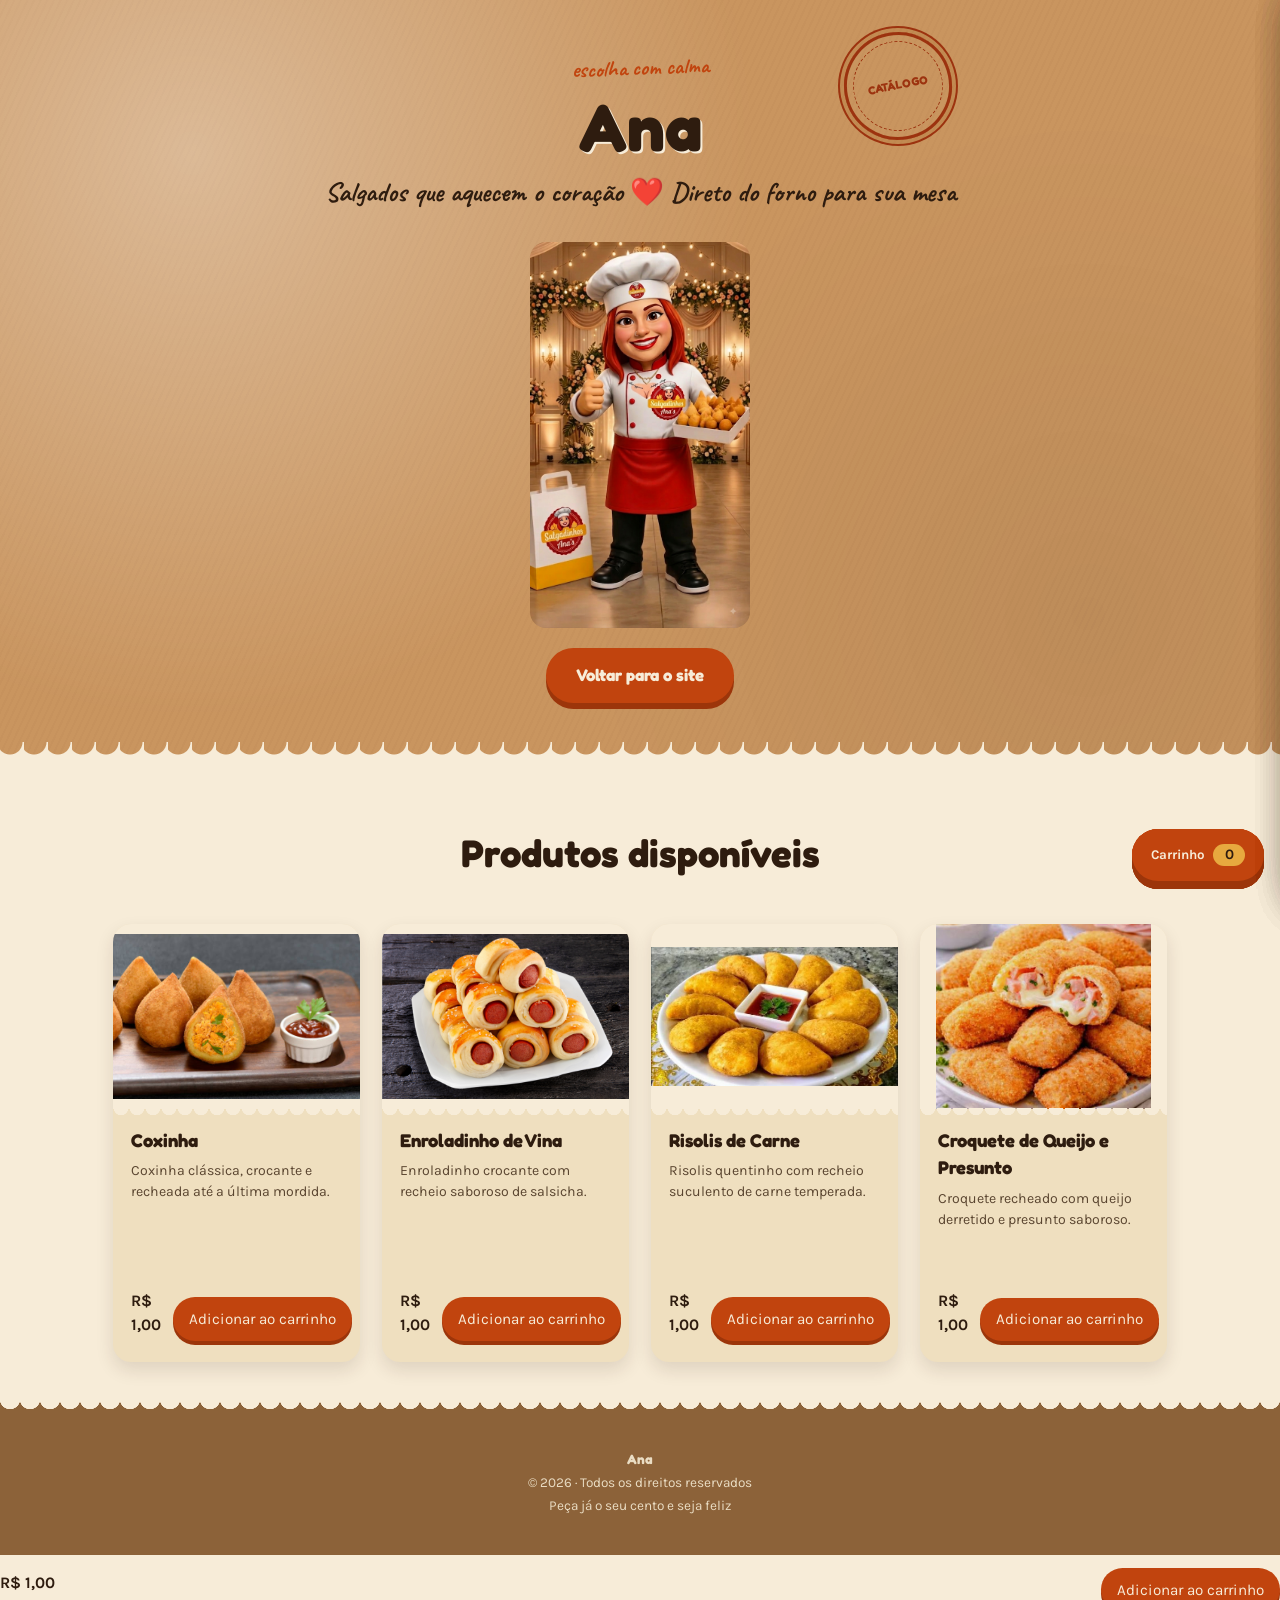
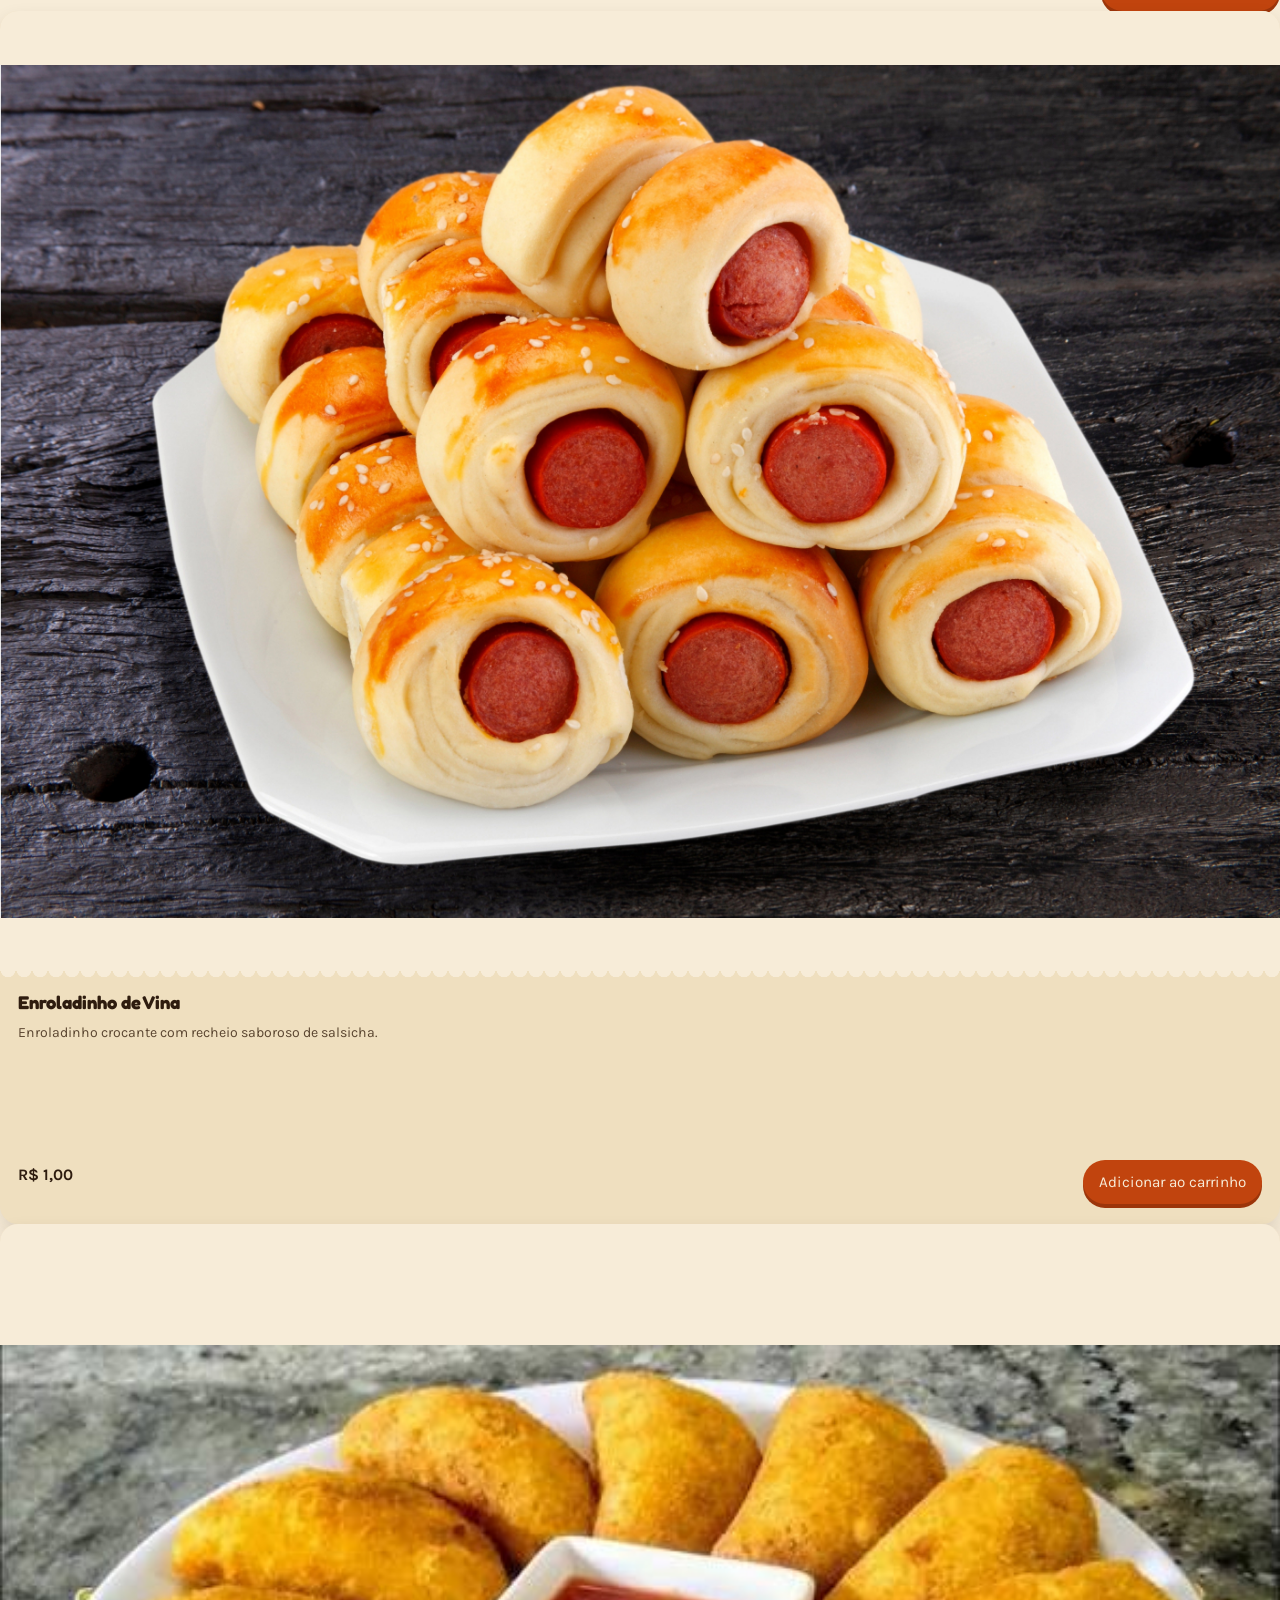
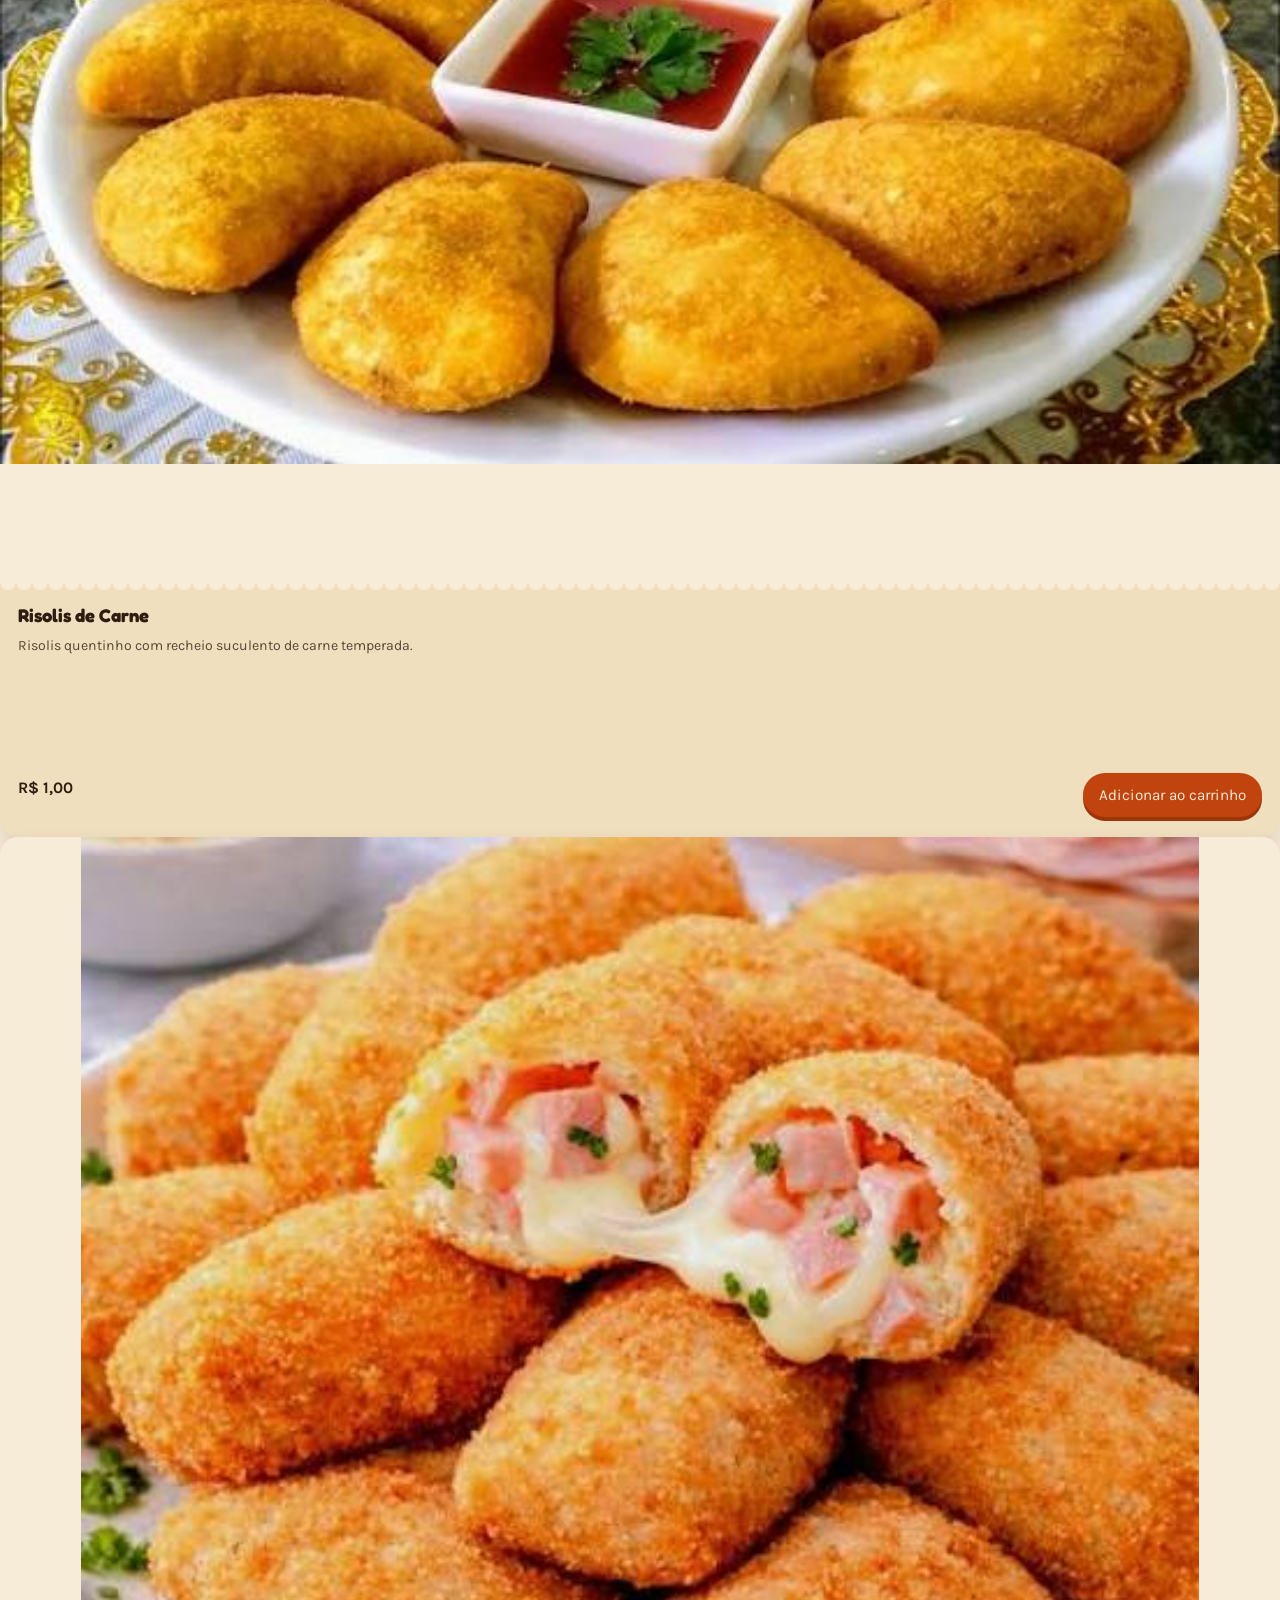
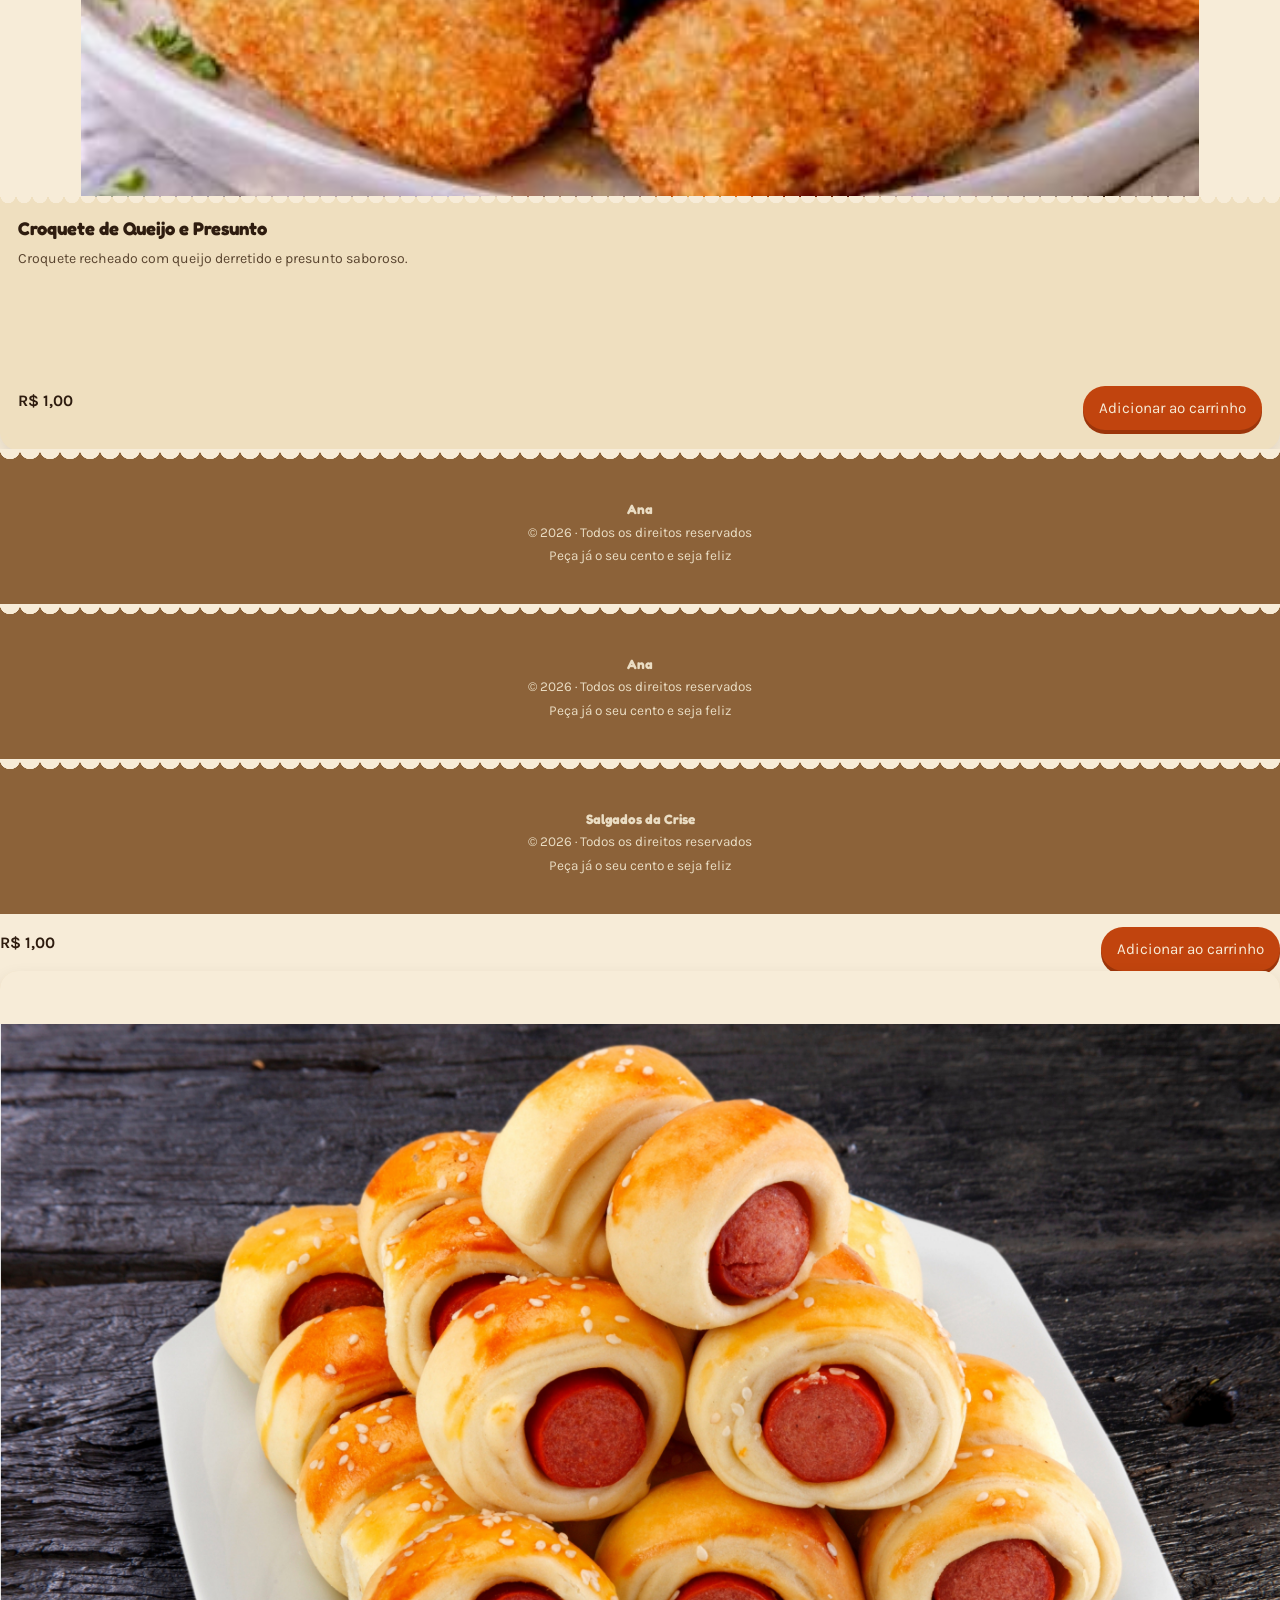
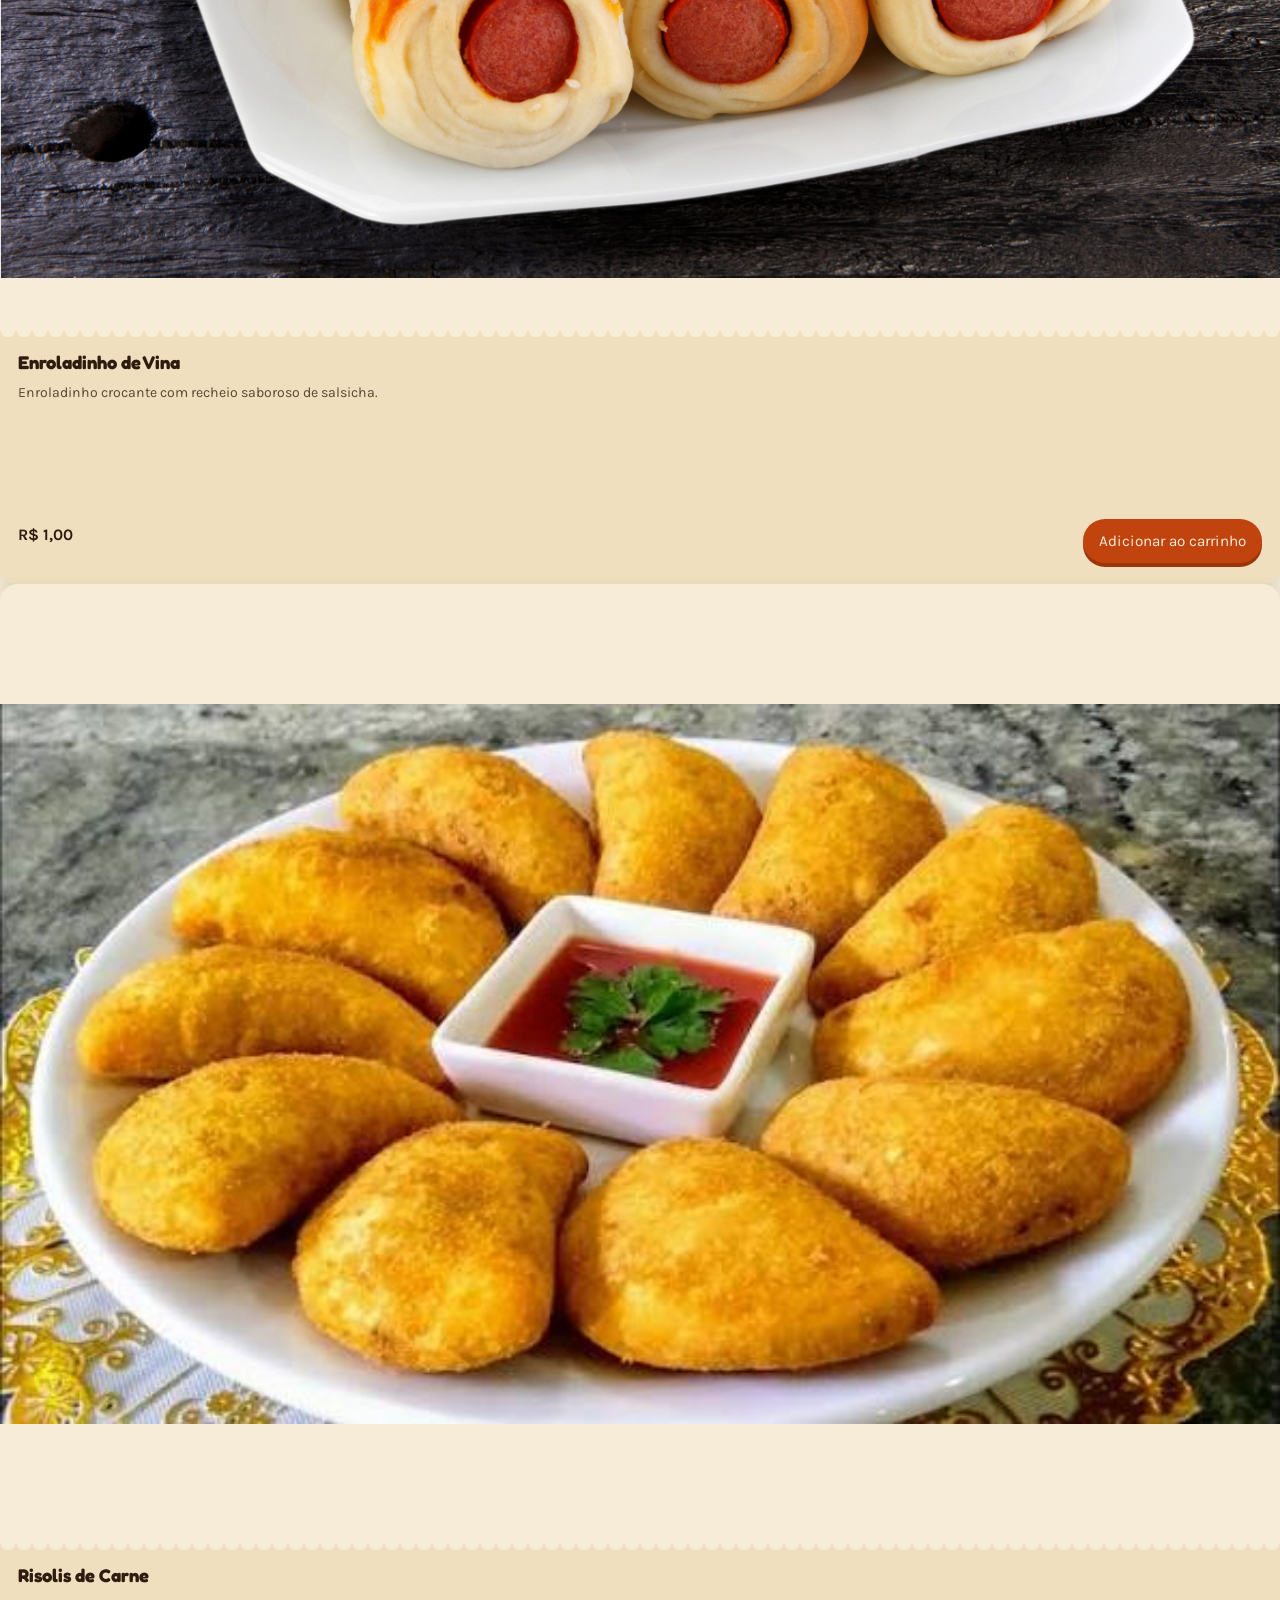
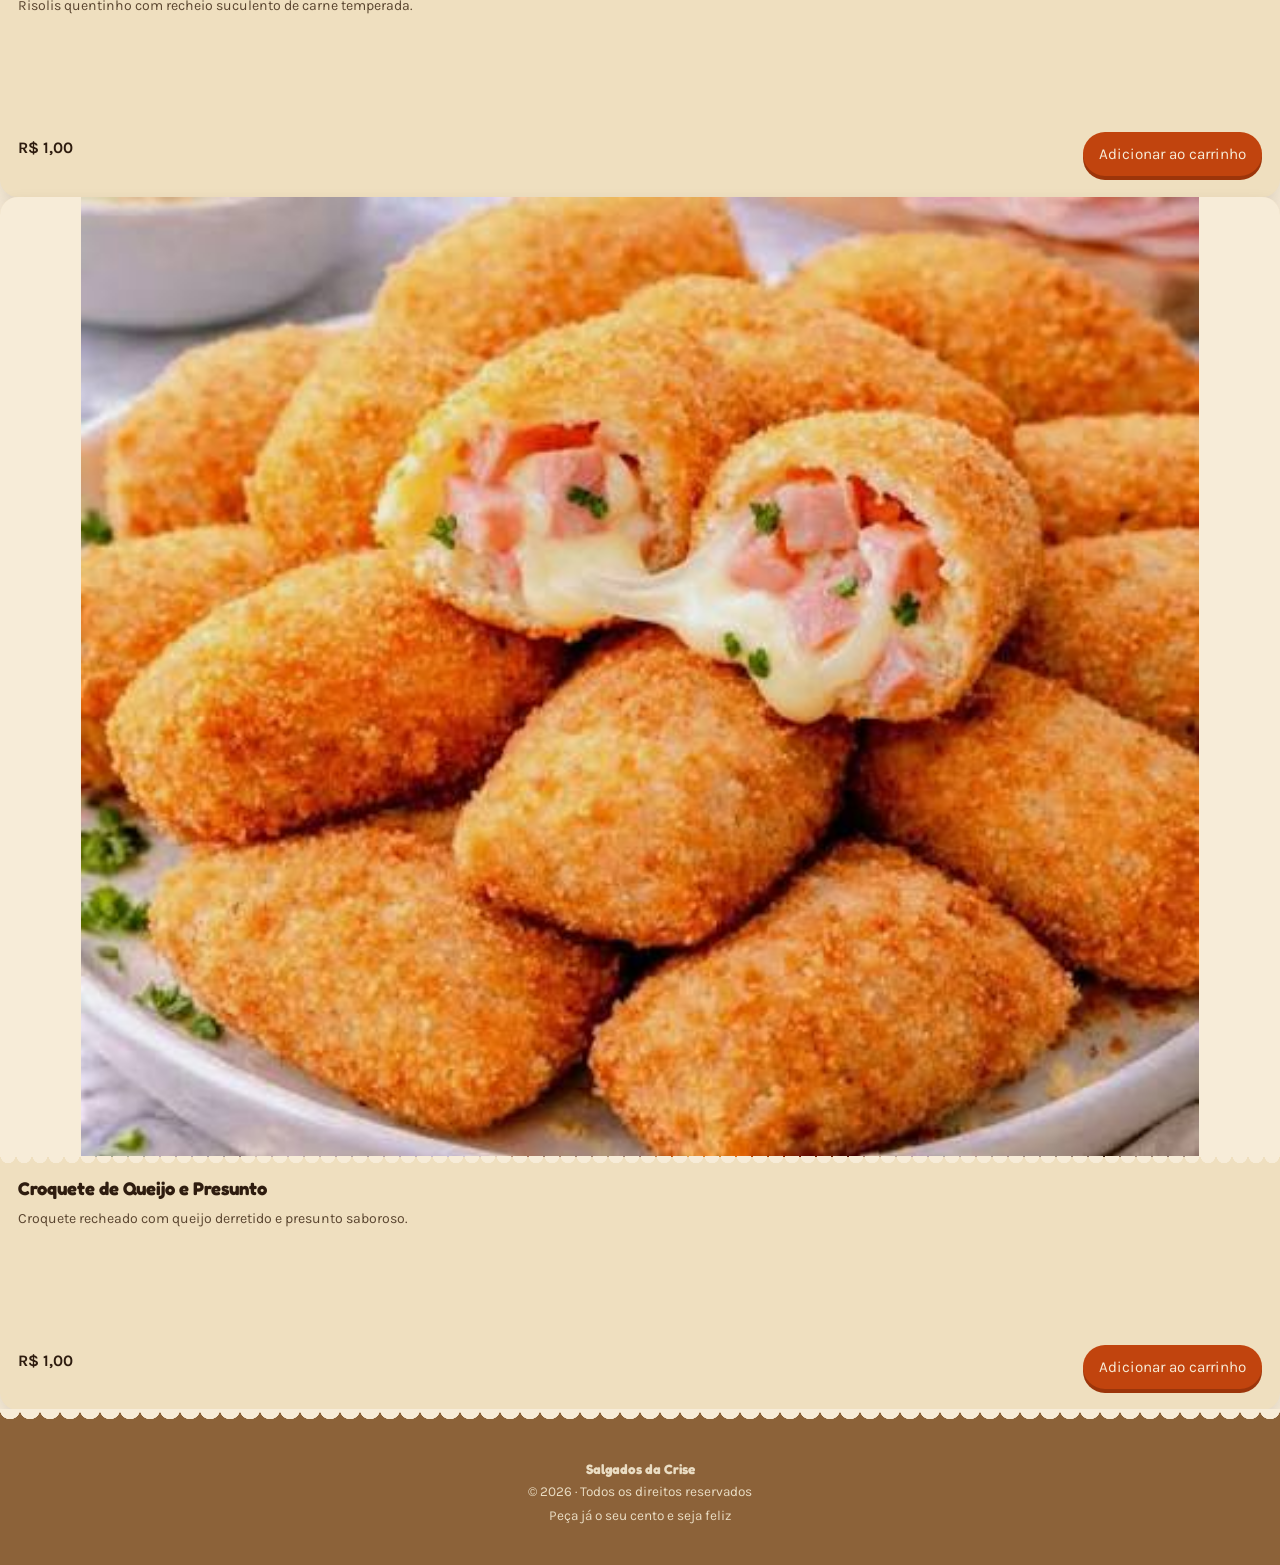
==== commit eb7ef469: "Add multiple ticket items to catalog" ====
--- a/catalogo.html
+++ b/catalogo.html
@@ -235,6 +235,207 @@
   updateCart();
 </script>
 </body>
+</html>          <div class="ticket__footer">
+            <span class="ticket__price">R$ 1,00</span>
+            <button type="button" class="ticket__button add-to-cart">Adicionar ao carrinho</button>
+          </div>
+        </div>
+      </article>
+      <article class="ticket" data-price="1.00">
+        <div class="ticket__img">
+         <img src="enroladinho de vina.jpg" alt="Enroladinho de cozinha crocante">
+        </div>
+        <div class="ticket__seam"></div>
+        <div class="ticket__body">
+          <h3>Enroladinho de Vina</h3>
+          <p>Enroladinho crocante com recheio saboroso de salsicha.</p>
+          <div class="ticket__footer">
+            <span class="ticket__price">R$ 1,00</span>
+            <button type="button" class="ticket__button add-to-cart">Adicionar ao carrinho</button>
+          </div>
+        </div>
+      </article>
+      <article class="ticket" data-price="1.00">
+        <div class="ticket__img">
+          <img src="risoles de carne.jfif" alt="Risolis de carne">
+        </div>
+        <div class="ticket__seam"></div>
+        <div class="ticket__body">
+          <h3>Risolis de Carne</h3>
+          <p>Risolis quentinho com recheio suculento de carne temperada.</p>
+          <div class="ticket__footer">
+            <span class="ticket__price">R$ 1,00</span>
+            <button type="button" class="ticket__button add-to-cart">Adicionar ao carrinho</button>
+          </div>
+        </div>
+      </article>
+      <article class="ticket" data-price="1.00">
+        <div class="ticket__img">
+          <img src="croquete.jfif" alt="Croquete de queijo e presunto">
+        </div>
+        <div class="ticket__seam"></div>
+        <div class="ticket__body">
+          <h3>Croquete de Queijo e Presunto</h3>
+          <p>Croquete recheado com queijo derretido e presunto saboroso.</p>
+          <div class="ticket__footer">
+            <span class="ticket__price">R$ 1,00</span>
+            <button type="button" class="ticket__button add-to-cart">Adicionar ao carrinho</button>
+          </div>
+        </div>
+      </article>
+    </div>
+  </section>
+</main>
+
+<button class="cart-drawer__trigger" id="cartTrigger">
+  Carrinho <span class="cart-drawer__count" id="cartCount">0</span>
+</button>
+<div class="cart-drawer__backdrop" id="cartBackdrop"></div>
+<aside class="cart-drawer" id="cartDrawer" aria-hidden="true">
+  <div class="cart-drawer__inner">
+    <div class="cart-drawer__header">
+      <h2>Carrinho</h2>
+      <button type="button" class="cart-drawer__close" id="closeCart" aria-label="Fechar carrinho">×</button>
+    </div>
+    <div class="cart__info">
+      <p class="cart__empty">Seu carrinho está vazio. Adicione um produto.</p>
+      <ul class="cart__list"></ul>
+    </div>
+    <div class="cart__payment">
+      <h3>Pagamento</h3>
+      <p class="payment-note">Combine a forma de pagamento diretamente pelo WhatsApp ao finalizar o pedido.</p>
+    </div>
+    <div class="cart__summary">
+      <div class="cart__summary-row">
+        <span>Total</span>
+        <strong class="cart__total-value">R$ 0,00</strong>
+      </div>
+      <button type="button" class="cta cart__checkout" disabled>Finalizar pedido</button>
+    </div>
+  </div>
+</aside>
+
+<footer class="footer">
+  <div class="footer__torn"></div>
+  <div class="footer__content">
+    <p class="footer__brand">Ana</p>
+    <p>© 2026 · Todos os direitos reservados</p>
+    <p>Peça já o seu cento e seja feliz</p>
+  </div>
+</footer>
+
+<script>
+  const cart = [];
+  const cartCount = document.getElementById('cartCount');
+  const cartList = document.querySelector('.cart__list');
+  const cartEmpty = document.querySelector('.cart__empty');
+  const cartTotalValue = document.querySelector('.cart__total-value');
+  const checkoutButton = document.querySelector('.cart__checkout');
+  const cartDrawer = document.getElementById('cartDrawer');
+  const cartBackdrop = document.getElementById('cartBackdrop');
+  const cartTrigger = document.getElementById('cartTrigger');
+  const closeCart = document.getElementById('closeCart');
+  const whatsappNumber = '554198285648'; // WhatsApp number +55 41 9828-5648
+
+  function formatCurrency(value) {
+    return value.toLocaleString('pt-BR', { style: 'currency', currency: 'BRL' });
+  }
+
+  function updateCart() {
+    cartList.innerHTML = '';
+    cartCount.textContent = cart.reduce((sum, item) => sum + item.quantity, 0);
+    if (cart.length === 0) {
+      cartEmpty.style.display = 'block';
+      checkoutButton.disabled = true;
+      cartTotalValue.textContent = 'R$ 0,00';
+      return;
+    }
+
+    cartEmpty.style.display = 'none';
+    let total = 0;
+    cart.forEach((item, index) => {
+      const li = document.createElement('li');
+      li.className = 'cart__item';
+      li.innerHTML = `
+        <div>
+          <p class="cart__item-name">${item.name}</p>
+          <p class="cart__item-details">${item.quantity} x ${formatCurrency(item.price)} = ${formatCurrency(item.price * item.quantity)}</p>
+        </div>
+        <button type="button" class="cart__item-remove" data-index="${index}">Remover</button>
+      `;
+      cartList.appendChild(li);
+      total += item.price * item.quantity;
+    });
+
+    cartTotalValue.textContent = formatCurrency(total);
+    checkoutButton.disabled = false;
+  }
+
+  function addItemToCart(name, price) {
+    const existing = cart.find(item => item.name === name);
+    if (existing) {
+      existing.quantity += 1;
+    } else {
+      cart.push({ name, price, quantity: 1 });
+    }
+    updateCart();
+    openCart();
+  }
+
+  function removeItem(index) {
+    cart.splice(index, 1);
+    updateCart();
+  }
+
+  function openCart() {
+    cartDrawer.classList.add('is-open');
+    cartBackdrop.classList.add('is-visible');
+    cartDrawer.setAttribute('aria-hidden', 'false');
+  }
+
+  function closeCartDrawer() {
+    cartDrawer.classList.remove('is-open');
+    cartBackdrop.classList.remove('is-visible');
+    cartDrawer.setAttribute('aria-hidden', 'true');
+  }
+
+  document.querySelectorAll('.add-to-cart').forEach(button => {
+    button.addEventListener('click', event => {
+      const ticket = event.target.closest('.ticket');
+      const name = ticket.querySelector('h3').textContent.trim();
+      const price = parseFloat(ticket.dataset.price);
+      addItemToCart(name, price);
+    });
+  });
+
+  cartList.addEventListener('click', event => {
+    if (!event.target.classList.contains('cart__item-remove')) return;
+    const index = Number(event.target.dataset.index);
+    removeItem(index);
+  });
+
+  checkoutButton.addEventListener('click', () => {
+    if (cart.length === 0) return;
+    const total = cart.reduce((sum, item) => sum + item.price * item.quantity, 0);
+    const messageLines = [
+      'Olá! Quero fazer meu pedido:',
+      ...cart.map(item => `${item.quantity}x ${item.name} - ${formatCurrency(item.price * item.quantity)}`),
+      `Total: ${formatCurrency(total)}`,
+      'Pode me ajudar com a forma de pagamento e a entrega?'
+    ];
+
+    const text = encodeURIComponent(messageLines.join('\n'));
+    const url = `https://wa.me/${whatsappNumber}?text=${text}`;
+    window.open(url, '_blank');
+  });
+
+  cartTrigger.addEventListener('click', openCart);
+  closeCart.addEventListener('click', closeCartDrawer);
+  cartBackdrop.addEventListener('click', closeCartDrawer);
+
+  updateCart();
+</script>
+</body>
 </html>      </article>
     </div>
   </section>
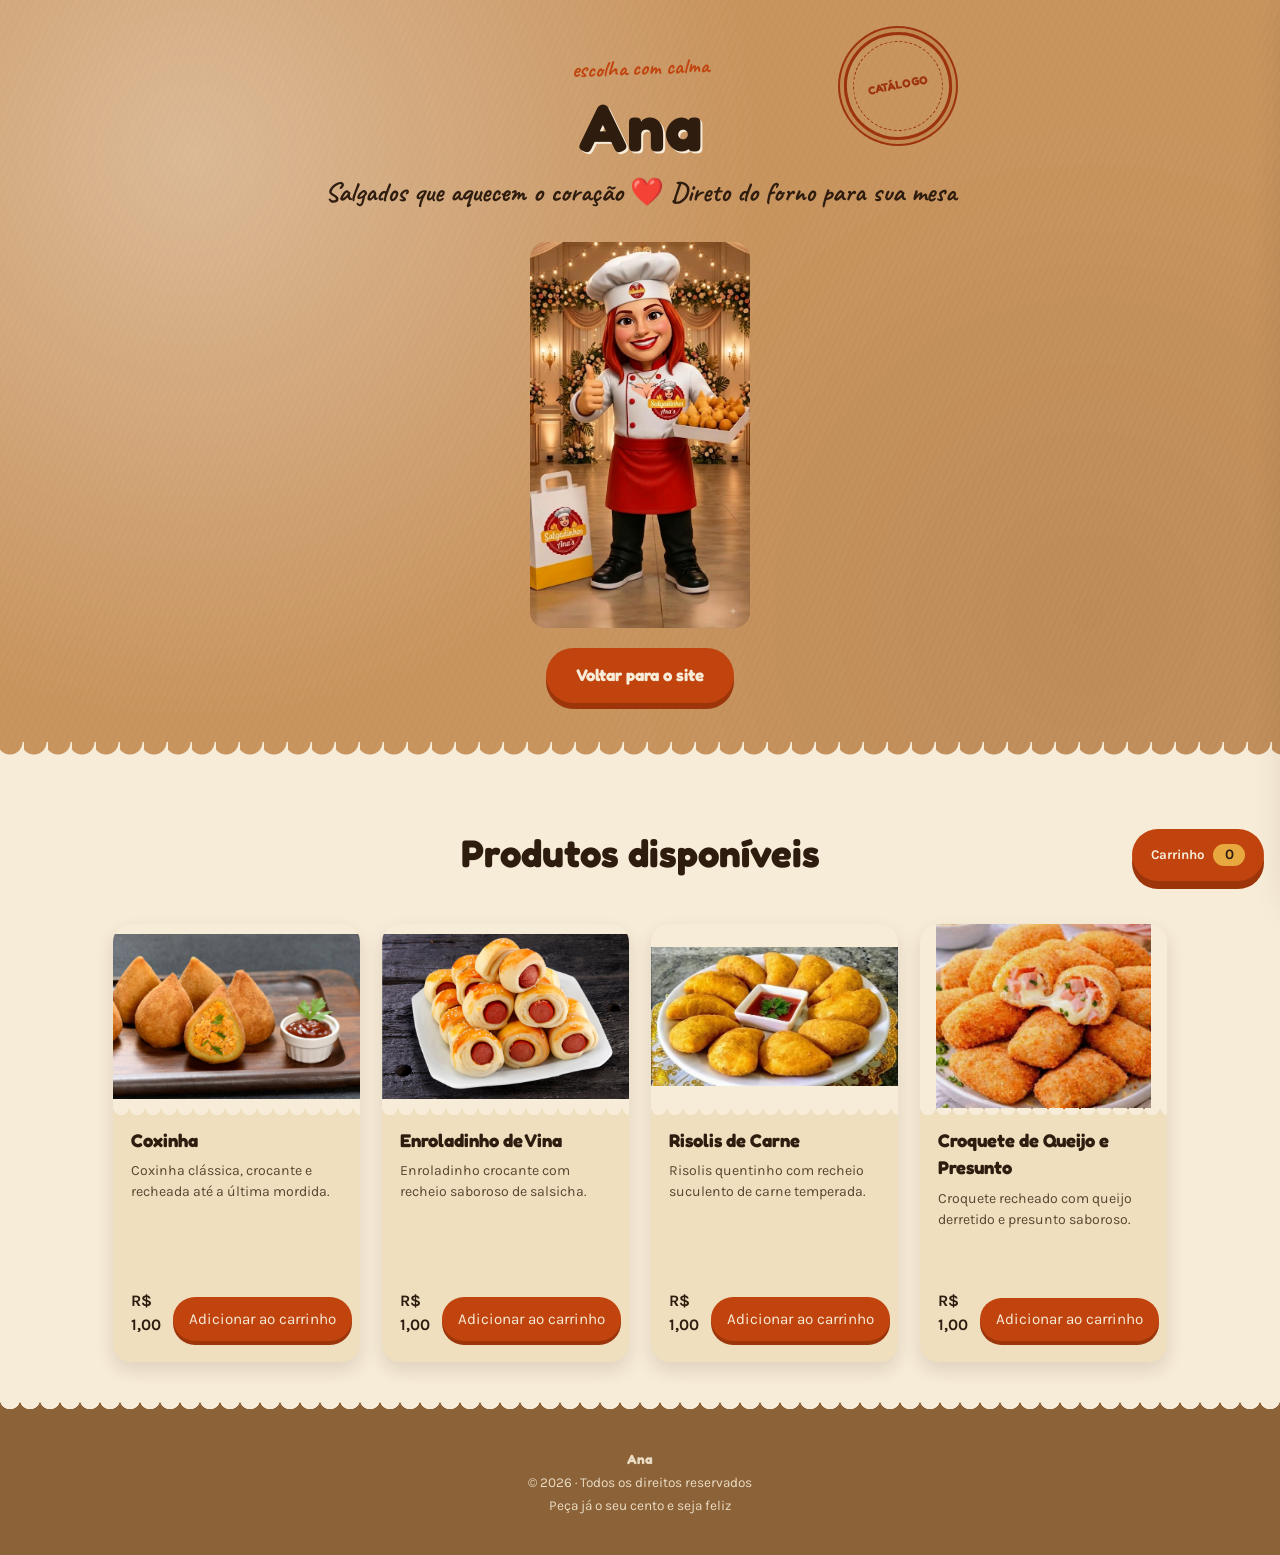
==== commit 7d9c3317: "Add files via upload" ====
--- a/catalogo.html
+++ b/catalogo.html
@@ -1,982 +1,238 @@
-<!DOCTYPE html>
-<html lang="pt-BR">
-<head>
-<meta charset="UTF-8">
-<meta name="viewport" content="width=device-width, initial-scale=1.0">
-<link rel="stylesheet" href="style.css">
-<title>Catálogo de Produtos | Ana</title>
-<meta name="description" content="Catálogo de salgados com preços e carrinho lateral para finalizar no WhatsApp.">
-<link rel="preconnect" href="https://fonts.googleapis.com">
-<link rel="preconnect" href="https://fonts.gstatic.com" crossorigin>
-<link href="https://fonts.googleapis.com/css2?family=Fredoka:wght@600;700;900&family=Karla:wght@400;500;700&family=Caveat:wght@600;700&display=swap" rel="stylesheet">
-</head>
-<body>
-<header class="hero">
-  <div class="hero__inner">
-    <div class="stamp stamp--hero">Catálogo</div>
-    <p class="eyebrow">escolha com calma</p>
-    <h1 class="hero__title">Ana</h1>
-    <p class="hero__tagline">Salgados que aquecem o coração ❤️ Direto do forno para sua mesa</p>
-    <img src="ana-mascote.png" alt="Mascote da Ana Salgados segurando uma caixa de coxinhas" style="max-width:220px;width:60%;height:auto;display:block;margin:20px auto;border-radius:16px;">
-    <a class="cta" href="https://moratojoao100-ctrl.github.io/site/" target="_blank" rel="noopener">Voltar para o site</a>
-  </div>
-</header>
-
-<main>
-  <section class="menu" id="catalogo">
-    <h2 class="section-title">Produtos disponíveis</h2>
-    <div class="menu__grid" id="catalogList">
-      <article class="ticket" data-price="1.00">
-        <div class="ticket__img">
-        <img src="coxinha.jpg" alt="Coxinha dourada e crocante">
-        </div>
-        <div class="ticket__seam"></div>
-        <div class="ticket__body">
-          <h3>Coxinha</h3>
-          <p>Coxinha clássica, crocante e recheada até a última mordida.</p>
-          <div class="ticket__footer">
-            <span class="ticket__price">R$ 1,00</span>
-            <button type="button" class="ticket__button add-to-cart">Adicionar ao carrinho</button>
-          </div>
-        </div>
-      </article>
-      <article class="ticket" data-price="1.00">
-        <div class="ticket__img">
-         <img src="enroladinho de vina.jpg" alt="Enroladinho de cozinha crocante">
-        </div>
-        <div class="ticket__seam"></div>
-        <div class="ticket__body">
-          <h3>Enroladinho de Vina</h3>
-          <p>Enroladinho crocante com recheio saboroso de salsicha.</p>
-          <div class="ticket__footer">
-            <span class="ticket__price">R$ 1,00</span>
-            <button type="button" class="ticket__button add-to-cart">Adicionar ao carrinho</button>
-          </div>
-        </div>
-      </article>
-      <article class="ticket" data-price="1.00">
-        <div class="ticket__img">
-          <img src="risoles de carne.jfif" alt="Risolis de carne">
-        </div>
-        <div class="ticket__seam"></div>
-        <div class="ticket__body">
-          <h3>Risolis de Carne</h3>
-          <p>Risolis quentinho com recheio suculento de carne temperada.</p>
-          <div class="ticket__footer">
-            <span class="ticket__price">R$ 1,00</span>
-            <button type="button" class="ticket__button add-to-cart">Adicionar ao carrinho</button>
-          </div>
-        </div>
-      </article>
-      <article class="ticket" data-price="1.00">
-        <div class="ticket__img">
-          <img src="croquete.jfif" alt="Croquete de queijo e presunto">
-        </div>
-        <div class="ticket__seam"></div>
-        <div class="ticket__body">
-          <h3>Croquete de Queijo e Presunto</h3>
-          <p>Croquete recheado com queijo derretido e presunto saboroso.</p>
-          <div class="ticket__footer">
-            <span class="ticket__price">R$ 1,00</span>
-            <button type="button" class="ticket__button add-to-cart">Adicionar ao carrinho</button>
-          </div>
-        </div>
-      </article>
-    </div>
-  </section>
-</main>
-
-<button class="cart-drawer__trigger" id="cartTrigger">
-  Carrinho <span class="cart-drawer__count" id="cartCount">0</span>
-</button>
-<div class="cart-drawer__backdrop" id="cartBackdrop"></div>
-<aside class="cart-drawer" id="cartDrawer" aria-hidden="true">
-  <div class="cart-drawer__inner">
-    <div class="cart-drawer__header">
-      <h2>Carrinho</h2>
-      <button type="button" class="cart-drawer__close" id="closeCart" aria-label="Fechar carrinho">×</button>
-    </div>
-    <div class="cart__info">
-      <p class="cart__empty">Seu carrinho está vazio. Adicione um produto.</p>
-      <ul class="cart__list"></ul>
-    </div>
-    <div class="cart__payment">
-      <h3>Pagamento</h3>
-      <p class="payment-note">Combine a forma de pagamento diretamente pelo WhatsApp ao finalizar o pedido.</p>
-    </div>
-    <div class="cart__summary">
-      <div class="cart__summary-row">
-        <span>Total</span>
-        <strong class="cart__total-value">R$ 0,00</strong>
-      </div>
-      <button type="button" class="cta cart__checkout" disabled>Finalizar pedido</button>
-    </div>
-  </div>
-</aside>
-
-<footer class="footer">
-  <div class="footer__torn"></div>
-  <div class="footer__content">
-    <p class="footer__brand">Ana</p>
-    <p>© 2026 · Todos os direitos reservados</p>
-    <p>Peça já o seu cento e seja feliz</p>
-  </div>
-</footer>
-
-<script>
-  const cart = [];
-  const cartCount = document.getElementById('cartCount');
-  const cartList = document.querySelector('.cart__list');
-  const cartEmpty = document.querySelector('.cart__empty');
-  const cartTotalValue = document.querySelector('.cart__total-value');
-  const checkoutButton = document.querySelector('.cart__checkout');
-  const cartDrawer = document.getElementById('cartDrawer');
-  const cartBackdrop = document.getElementById('cartBackdrop');
-  const cartTrigger = document.getElementById('cartTrigger');
-  const closeCart = document.getElementById('closeCart');
-  const whatsappNumber = '554198285648'; // WhatsApp number +55 41 9828-5648
-
-  function formatCurrency(value) {
-    return value.toLocaleString('pt-BR', { style: 'currency', currency: 'BRL' });
-  }
-
-  function updateCart() {
-    cartList.innerHTML = '';
-    cartCount.textContent = cart.reduce((sum, item) => sum + item.quantity, 0);
-    if (cart.length === 0) {
-      cartEmpty.style.display = 'block';
-      checkoutButton.disabled = true;
-      cartTotalValue.textContent = 'R$ 0,00';
-      return;
-    }
-
-    cartEmpty.style.display = 'none';
-    let total = 0;
-    cart.forEach((item, index) => {
-      const li = document.createElement('li');
-      li.className = 'cart__item';
-      li.innerHTML = `
-        <div>
-          <p class="cart__item-name">${item.name}</p>
-          <p class="cart__item-details">${item.quantity} x ${formatCurrency(item.price)} = ${formatCurrency(item.price * item.quantity)}</p>
-        </div>
-        <button type="button" class="cart__item-remove" data-index="${index}">Remover</button>
-      `;
-      cartList.appendChild(li);
-      total += item.price * item.quantity;
-    });
-
-    cartTotalValue.textContent = formatCurrency(total);
-    checkoutButton.disabled = false;
-  }
-
-  function addItemToCart(name, price) {
-    const existing = cart.find(item => item.name === name);
-    if (existing) {
-      existing.quantity += 1;
-    } else {
-      cart.push({ name, price, quantity: 1 });
-    }
-    updateCart();
-    openCart();
-  }
-
-  function removeItem(index) {
-    cart.splice(index, 1);
-    updateCart();
-  }
-
-  function openCart() {
-    cartDrawer.classList.add('is-open');
-    cartBackdrop.classList.add('is-visible');
-    cartDrawer.setAttribute('aria-hidden', 'false');
-  }
-
-  function closeCartDrawer() {
-    cartDrawer.classList.remove('is-open');
-    cartBackdrop.classList.remove('is-visible');
-    cartDrawer.setAttribute('aria-hidden', 'true');
-  }
-
-  document.querySelectorAll('.add-to-cart').forEach(button => {
-    button.addEventListener('click', event => {
-      const ticket = event.target.closest('.ticket');
-      const name = ticket.querySelector('h3').textContent.trim();
-      const price = parseFloat(ticket.dataset.price);
-      addItemToCart(name, price);
-    });
-  });
-
-  cartList.addEventListener('click', event => {
-    if (!event.target.classList.contains('cart__item-remove')) return;
-    const index = Number(event.target.dataset.index);
-    removeItem(index);
-  });
-
-  checkoutButton.addEventListener('click', () => {
-    if (cart.length === 0) return;
-    const total = cart.reduce((sum, item) => sum + item.price * item.quantity, 0);
-    const messageLines = [
-      'Olá! Quero fazer meu pedido:',
-      ...cart.map(item => `${item.quantity}x ${item.name} - ${formatCurrency(item.price * item.quantity)}`),
-      `Total: ${formatCurrency(total)}`,
-      'Pode me ajudar com a forma de pagamento e a entrega?'
-    ];
-
-    const text = encodeURIComponent(messageLines.join('\n'));
-    const url = `https://wa.me/${whatsappNumber}?text=${text}`;
-    window.open(url, '_blank');
-  });
-
-  cartTrigger.addEventListener('click', openCart);
-  closeCart.addEventListener('click', closeCartDrawer);
-  cartBackdrop.addEventListener('click', closeCartDrawer);
-
-  updateCart();
-</script>
-</body>
-</html>          <div class="ticket__footer">
-            <span class="ticket__price">R$ 1,00</span>
-            <button type="button" class="ticket__button add-to-cart">Adicionar ao carrinho</button>
-          </div>
-        </div>
-      </article>
-      <article class="ticket" data-price="1.00">
-        <div class="ticket__img">
-         <img src="enroladinho de vina.jpg" alt="Enroladinho de cozinha crocante">
-        </div>
-        <div class="ticket__seam"></div>
-        <div class="ticket__body">
-          <h3>Enroladinho de Vina</h3>
-          <p>Enroladinho crocante com recheio saboroso de salsicha.</p>
-          <div class="ticket__footer">
-            <span class="ticket__price">R$ 1,00</span>
-            <button type="button" class="ticket__button add-to-cart">Adicionar ao carrinho</button>
-          </div>
-        </div>
-      </article>
-      <article class="ticket" data-price="1.00">
-        <div class="ticket__img">
-          <img src="risoles de carne.jfif" alt="Risolis de carne">
-        </div>
-        <div class="ticket__seam"></div>
-        <div class="ticket__body">
-          <h3>Risolis de Carne</h3>
-          <p>Risolis quentinho com recheio suculento de carne temperada.</p>
-          <div class="ticket__footer">
-            <span class="ticket__price">R$ 1,00</span>
-            <button type="button" class="ticket__button add-to-cart">Adicionar ao carrinho</button>
-          </div>
-        </div>
-      </article>
-      <article class="ticket" data-price="1.00">
-        <div class="ticket__img">
-          <img src="croquete.jfif" alt="Croquete de queijo e presunto">
-        </div>
-        <div class="ticket__seam"></div>
-        <div class="ticket__body">
-          <h3>Croquete de Queijo e Presunto</h3>
-          <p>Croquete recheado com queijo derretido e presunto saboroso.</p>
-          <div class="ticket__footer">
-            <span class="ticket__price">R$ 1,00</span>
-            <button type="button" class="ticket__button add-to-cart">Adicionar ao carrinho</button>
-          </div>
-        </div>
-      </article>
-    </div>
-  </section>
-</main>
-
-<button class="cart-drawer__trigger" id="cartTrigger">
-  Carrinho <span class="cart-drawer__count" id="cartCount">0</span>
-</button>
-<div class="cart-drawer__backdrop" id="cartBackdrop"></div>
-<aside class="cart-drawer" id="cartDrawer" aria-hidden="true">
-  <div class="cart-drawer__inner">
-    <div class="cart-drawer__header">
-      <h2>Carrinho</h2>
-      <button type="button" class="cart-drawer__close" id="closeCart" aria-label="Fechar carrinho">×</button>
-    </div>
-    <div class="cart__info">
-      <p class="cart__empty">Seu carrinho está vazio. Adicione um produto.</p>
-      <ul class="cart__list"></ul>
-    </div>
-    <div class="cart__payment">
-      <h3>Pagamento</h3>
-      <p class="payment-note">Combine a forma de pagamento diretamente pelo WhatsApp ao finalizar o pedido.</p>
-    </div>
-    <div class="cart__summary">
-      <div class="cart__summary-row">
-        <span>Total</span>
-        <strong class="cart__total-value">R$ 0,00</strong>
-      </div>
-      <button type="button" class="cta cart__checkout" disabled>Finalizar pedido</button>
-    </div>
-  </div>
-</aside>
-
-<footer class="footer">
-  <div class="footer__torn"></div>
-  <div class="footer__content">
-    <p class="footer__brand">Ana</p>
-    <p>© 2026 · Todos os direitos reservados</p>
-    <p>Peça já o seu cento e seja feliz</p>
-  </div>
-</footer>
-
-<script>
-  const cart = [];
-  const cartCount = document.getElementById('cartCount');
-  const cartList = document.querySelector('.cart__list');
-  const cartEmpty = document.querySelector('.cart__empty');
-  const cartTotalValue = document.querySelector('.cart__total-value');
-  const checkoutButton = document.querySelector('.cart__checkout');
-  const cartDrawer = document.getElementById('cartDrawer');
-  const cartBackdrop = document.getElementById('cartBackdrop');
-  const cartTrigger = document.getElementById('cartTrigger');
-  const closeCart = document.getElementById('closeCart');
-  const whatsappNumber = '554198285648'; // WhatsApp number +55 41 9828-5648
-
-  function formatCurrency(value) {
-    return value.toLocaleString('pt-BR', { style: 'currency', currency: 'BRL' });
-  }
-
-  function updateCart() {
-    cartList.innerHTML = '';
-    cartCount.textContent = cart.reduce((sum, item) => sum + item.quantity, 0);
-    if (cart.length === 0) {
-      cartEmpty.style.display = 'block';
-      checkoutButton.disabled = true;
-      cartTotalValue.textContent = 'R$ 0,00';
-      return;
-    }
-
-    cartEmpty.style.display = 'none';
-    let total = 0;
-    cart.forEach((item, index) => {
-      const li = document.createElement('li');
-      li.className = 'cart__item';
-      li.innerHTML = `
-        <div>
-          <p class="cart__item-name">${item.name}</p>
-          <p class="cart__item-details">${item.quantity} x ${formatCurrency(item.price)} = ${formatCurrency(item.price * item.quantity)}</p>
-        </div>
-        <button type="button" class="cart__item-remove" data-index="${index}">Remover</button>
-      `;
-      cartList.appendChild(li);
-      total += item.price * item.quantity;
-    });
-
-    cartTotalValue.textContent = formatCurrency(total);
-    checkoutButton.disabled = false;
-  }
-
-  function addItemToCart(name, price) {
-    const existing = cart.find(item => item.name === name);
-    if (existing) {
-      existing.quantity += 1;
-    } else {
-      cart.push({ name, price, quantity: 1 });
-    }
-    updateCart();
-    openCart();
-  }
-
-  function removeItem(index) {
-    cart.splice(index, 1);
-    updateCart();
-  }
-
-  function openCart() {
-    cartDrawer.classList.add('is-open');
-    cartBackdrop.classList.add('is-visible');
-    cartDrawer.setAttribute('aria-hidden', 'false');
-  }
-
-  function closeCartDrawer() {
-    cartDrawer.classList.remove('is-open');
-    cartBackdrop.classList.remove('is-visible');
-    cartDrawer.setAttribute('aria-hidden', 'true');
-  }
-
-  document.querySelectorAll('.add-to-cart').forEach(button => {
-    button.addEventListener('click', event => {
-      const ticket = event.target.closest('.ticket');
-      const name = ticket.querySelector('h3').textContent.trim();
-      const price = parseFloat(ticket.dataset.price);
-      addItemToCart(name, price);
-    });
-  });
-
-  cartList.addEventListener('click', event => {
-    if (!event.target.classList.contains('cart__item-remove')) return;
-    const index = Number(event.target.dataset.index);
-    removeItem(index);
-  });
-
-  checkoutButton.addEventListener('click', () => {
-    if (cart.length === 0) return;
-    const total = cart.reduce((sum, item) => sum + item.price * item.quantity, 0);
-    const messageLines = [
-      'Olá! Quero fazer meu pedido:',
-      ...cart.map(item => `${item.quantity}x ${item.name} - ${formatCurrency(item.price * item.quantity)}`),
-      `Total: ${formatCurrency(total)}`,
-      'Pode me ajudar com a forma de pagamento e a entrega?'
-    ];
-
-    const text = encodeURIComponent(messageLines.join('\n'));
-    const url = `https://wa.me/${whatsappNumber}?text=${text}`;
-    window.open(url, '_blank');
-  });
-
-  cartTrigger.addEventListener('click', openCart);
-  closeCart.addEventListener('click', closeCartDrawer);
-  cartBackdrop.addEventListener('click', closeCartDrawer);
-
-  updateCart();
-</script>
-</body>
-</html>      </article>
-    </div>
-  </section>
-</main>
-
-<button class="cart-drawer__trigger" id="cartTrigger">
-  Carrinho <span class="cart-drawer__count" id="cartCount">0</span>
-</button>
-<div class="cart-drawer__backdrop" id="cartBackdrop"></div>
-<aside class="cart-drawer" id="cartDrawer" aria-hidden="true">
-  <div class="cart-drawer__inner">
-    <div class="cart-drawer__header">
-      <h2>Carrinho</h2>
-      <button type="button" class="cart-drawer__close" id="closeCart" aria-label="Fechar carrinho">×</button>
-    </div>
-    <div class="cart__info">
-      <p class="cart__empty">Seu carrinho está vazio. Adicione um produto.</p>
-      <ul class="cart__list"></ul>
-    </div>
-    <div class="cart__payment">
-      <h3>Pagamento</h3>
-      <p class="payment-note">Combine a forma de pagamento diretamente pelo WhatsApp ao finalizar o pedido.</p>
-    </div>
-    <div class="cart__summary">
-      <div class="cart__summary-row">
-        <span>Total</span>
-        <strong class="cart__total-value">R$ 0,00</strong>
-      </div>
-      <button type="button" class="cta cart__checkout" disabled>Finalizar pedido</button>
-    </div>
-  </div>
-</aside>
-
-<footer class="footer">
-  <div class="footer__torn"></div>
-  <div class="footer__content">
-    <p class="footer__brand">Ana</p>
-    <p>© 2026 · Todos os direitos reservados</p>
-    <p>Peça já o seu cento e seja feliz</p>
-  </div>
-</footer>
-
-<script>
-  const cart = [];
-  const cartCount = document.getElementById('cartCount');
-  const cartList = document.querySelector('.cart__list');
-  const cartEmpty = document.querySelector('.cart__empty');
-  const cartTotalValue = document.querySelector('.cart__total-value');
-  const checkoutButton = document.querySelector('.cart__checkout');
-  const cartDrawer = document.getElementById('cartDrawer');
-  const cartBackdrop = document.getElementById('cartBackdrop');
-  const cartTrigger = document.getElementById('cartTrigger');
-  const closeCart = document.getElementById('closeCart');
-  const whatsappNumber = '554198285648'; // WhatsApp number +55 41 9828-5648
-
-  function formatCurrency(value) {
-    return value.toLocaleString('pt-BR', { style: 'currency', currency: 'BRL' });
-  }
-
-  function updateCart() {
-    cartList.innerHTML = '';
-    cartCount.textContent = cart.reduce((sum, item) => sum + item.quantity, 0);
-    if (cart.length === 0) {
-      cartEmpty.style.display = 'block';
-      checkoutButton.disabled = true;
-      cartTotalValue.textContent = 'R$ 0,00';
-      return;
-    }
-
-    cartEmpty.style.display = 'none';
-    let total = 0;
-    cart.forEach((item, index) => {
-      const li = document.createElement('li');
-      li.className = 'cart__item';
-      li.innerHTML = `
-        <div>
-          <p class="cart__item-name">${item.name}</p>
-          <p class="cart__item-details">${item.quantity} x ${formatCurrency(item.price)} = ${formatCurrency(item.price * item.quantity)}</p>
-        </div>
-        <button type="button" class="cart__item-remove" data-index="${index}">Remover</button>
-      `;
-      cartList.appendChild(li);
-      total += item.price * item.quantity;
-    });
-
-    cartTotalValue.textContent = formatCurrency(total);
-    checkoutButton.disabled = false;
-  }
-
-  function addItemToCart(name, price) {
-    const existing = cart.find(item => item.name === name);
-    if (existing) {
-      existing.quantity += 1;
-    } else {
-      cart.push({ name, price, quantity: 1 });
-    }
-    updateCart();
-    openCart();
-  }
-
-  function removeItem(index) {
-    cart.splice(index, 1);
-    updateCart();
-  }
-
-  function openCart() {
-    cartDrawer.classList.add('is-open');
-    cartBackdrop.classList.add('is-visible');
-    cartDrawer.setAttribute('aria-hidden', 'false');
-  }
-
-  function closeCartDrawer() {
-    cartDrawer.classList.remove('is-open');
-    cartBackdrop.classList.remove('is-visible');
-    cartDrawer.setAttribute('aria-hidden', 'true');
-  }
-
-  document.querySelectorAll('.add-to-cart').forEach(button => {
-    button.addEventListener('click', event => {
-      const ticket = event.target.closest('.ticket');
-      const name = ticket.querySelector('h3').textContent.trim();
-      const price = parseFloat(ticket.dataset.price);
-      addItemToCart(name, price);
-    });
-  });
-
-  cartList.addEventListener('click', event => {
-    if (!event.target.classList.contains('cart__item-remove')) return;
-    const index = Number(event.target.dataset.index);
-    removeItem(index);
-  });
-
-  checkoutButton.addEventListener('click', () => {
-    if (cart.length === 0) return;
-    const total = cart.reduce((sum, item) => sum + item.price * item.quantity, 0);
-    const messageLines = [
-      'Olá! Quero fazer meu pedido:',
-      ...cart.map(item => `${item.quantity}x ${item.name} - ${formatCurrency(item.price * item.quantity)}`),
-      `Total: ${formatCurrency(total)}`,
-      'Pode me ajudar com a forma de pagamento e a entrega?'
-    ];
-
-    const text = encodeURIComponent(messageLines.join('\n'));
-    const url = `https://wa.me/${whatsappNumber}?text=${text}`;
-    window.open(url, '_blank');
-  });
-
-  cartTrigger.addEventListener('click', openCart);
-  closeCart.addEventListener('click', closeCartDrawer);
-  cartBackdrop.addEventListener('click', closeCartDrawer);
-
-  updateCart();
-</script>
-</body>
-</html><aside class="cart-drawer" id="cartDrawer" aria-hidden="true">
-  <div class="cart-drawer__inner">
-    <div class="cart-drawer__header">
-      <h2>Carrinho</h2>
-      <button type="button" class="cart-drawer__close" id="closeCart" aria-label="Fechar carrinho">×</button>
-    </div>
-    <div class="cart__info">
-      <p class="cart__empty">Seu carrinho está vazio. Adicione um produto.</p>
-      <ul class="cart__list"></ul>
-    </div>
-    <div class="cart__payment">
-      <h3>Pagamento</h3>
-      <p class="payment-note">Combine a forma de pagamento diretamente pelo WhatsApp ao finalizar o pedido.</p>
-    </div>
-    <div class="cart__summary">
-      <div class="cart__summary-row">
-        <span>Total</span>
-        <strong class="cart__total-value">R$ 0,00</strong>
-      </div>
-      <button type="button" class="cta cart__checkout" disabled>Finalizar pedido</button>
-    </div>
-  </div>
-</aside>
-
-<footer class="footer">
-  <div class="footer__torn"></div>
-  <div class="footer__content">
-    <p class="footer__brand">Salgados da Crise</p>
-    <p>© 2026 · Todos os direitos reservados</p>
-    <p>Peça já o seu cento e seja feliz</p>
-  </div>
-</footer>
-
-<script>
-  const cart = [];
-  const cartCount = document.getElementById('cartCount');
-  const cartList = document.querySelector('.cart__list');
-  const cartEmpty = document.querySelector('.cart__empty');
-  const cartTotalValue = document.querySelector('.cart__total-value');
-  const checkoutButton = document.querySelector('.cart__checkout');
-  const cartDrawer = document.getElementById('cartDrawer');
-  const cartBackdrop = document.getElementById('cartBackdrop');
-  const cartTrigger = document.getElementById('cartTrigger');
-  const closeCart = document.getElementById('closeCart');
-  const whatsappNumber = '554198285648'; // WhatsApp number +55 41 9828-5648
-
-  function formatCurrency(value) {
-    return value.toLocaleString('pt-BR', { style: 'currency', currency: 'BRL' });
-  }
-
-  function updateCart() {
-    cartList.innerHTML = '';
-    cartCount.textContent = cart.reduce((sum, item) => sum + item.quantity, 0);
-    if (cart.length === 0) {
-      cartEmpty.style.display = 'block';
-      checkoutButton.disabled = true;
-      cartTotalValue.textContent = 'R$ 0,00';
-      return;
-    }
-
-    cartEmpty.style.display = 'none';
-    let total = 0;
-    cart.forEach((item, index) => {
-      const li = document.createElement('li');
-      li.className = 'cart__item';
-      li.innerHTML = `
-        <div>
-          <p class="cart__item-name">${item.name}</p>
-          <p class="cart__item-details">${item.quantity} x ${formatCurrency(item.price)} = ${formatCurrency(item.price * item.quantity)}</p>
-        </div>
-        <button type="button" class="cart__item-remove" data-index="${index}">Remover</button>
-      `;
-      cartList.appendChild(li);
-      total += item.price * item.quantity;
-    });
-
-    cartTotalValue.textContent = formatCurrency(total);
-    checkoutButton.disabled = false;
-  }
-
-  function addItemToCart(name, price) {
-    const existing = cart.find(item => item.name === name);
-    if (existing) {
-      existing.quantity += 1;
-    } else {
-      cart.push({ name, price, quantity: 1 });
-    }
-    updateCart();
-    openCart();
-  }
-
-  function removeItem(index) {
-    cart.splice(index, 1);
-    updateCart();
-  }
-
-  function openCart() {
-    cartDrawer.classList.add('is-open');
-    cartBackdrop.classList.add('is-visible');
-    cartDrawer.setAttribute('aria-hidden', 'false');
-  }
-
-  function closeCartDrawer() {
-    cartDrawer.classList.remove('is-open');
-    cartBackdrop.classList.remove('is-visible');
-    cartDrawer.setAttribute('aria-hidden', 'true');
-  }
-
-  document.querySelectorAll('.add-to-cart').forEach(button => {
-    button.addEventListener('click', event => {
-      const ticket = event.target.closest('.ticket');
-      const name = ticket.querySelector('h3').textContent.trim();
-      const price = parseFloat(ticket.dataset.price);
-      addItemToCart(name, price);
-    });
-  });
-
-  cartList.addEventListener('click', event => {
-    if (!event.target.classList.contains('cart__item-remove')) return;
-    const index = Number(event.target.dataset.index);
-    removeItem(index);
-  });
-
-  checkoutButton.addEventListener('click', () => {
-    if (cart.length === 0) return;
-    const total = cart.reduce((sum, item) => sum + item.price * item.quantity, 0);
-    const messageLines = [
-      'Olá! Quero fazer meu pedido:',
-      ...cart.map(item => `${item.quantity}x ${item.name} - ${formatCurrency(item.price * item.quantity)}`),
-      `Total: ${formatCurrency(total)}`,
-      'Pode me ajudar com a forma de pagamento e a entrega?'
-    ];
-
-    const text = encodeURIComponent(messageLines.join('\n'));
-    const url = `https://wa.me/${whatsappNumber}?text=${text}`;
-    window.open(url, '_blank');
-  });
-
-  cartTrigger.addEventListener('click', openCart);
-  closeCart.addEventListener('click', closeCartDrawer);
-  cartBackdrop.addEventListener('click', closeCartDrawer);
-
-  updateCart();
-</script>
-</body>
-</html>          <div class="ticket__footer">
-            <span class="ticket__price">R$ 1,00</span>
-            <button type="button" class="ticket__button add-to-cart">Adicionar ao carrinho</button>
-          </div>
-        </div>
-      </article>
-      <article class="ticket" data-price="1.00">
-        <div class="ticket__img">
-         <img src="enroladinho de vina.jpg" alt="Enroladinho de cozinha crocante">
-        </div>
-        <div class="ticket__seam"></div>
-        <div class="ticket__body">
-          <h3>Enroladinho de Vina</h3>
-          <p>Enroladinho crocante com recheio saboroso de salsicha.</p>
-          <div class="ticket__footer">
-            <span class="ticket__price">R$ 1,00</span>
-            <button type="button" class="ticket__button add-to-cart">Adicionar ao carrinho</button>
-          </div>
-        </div>
-      </article>
-      <article class="ticket" data-price="1.00">
-        <div class="ticket__img">
-          <img src="risoles de carne.jfif" alt="Risolis de carne">
-        </div>
-        <div class="ticket__seam"></div>
-        <div class="ticket__body">
-          <h3>Risolis de Carne</h3>
-          <p>Risolis quentinho com recheio suculento de carne temperada.</p>
-          <div class="ticket__footer">
-            <span class="ticket__price">R$ 1,00</span>
-            <button type="button" class="ticket__button add-to-cart">Adicionar ao carrinho</button>
-          </div>
-        </div>
-      </article>
-      <article class="ticket" data-price="1.00">
-        <div class="ticket__img">
-          <img src="croquete.jfif" alt="Croquete de queijo e presunto">
-        </div>
-        <div class="ticket__seam"></div>
-        <div class="ticket__body">
-          <h3>Croquete de Queijo e Presunto</h3>
-          <p>Croquete recheado com queijo derretido e presunto saboroso.</p>
-          <div class="ticket__footer">
-            <span class="ticket__price">R$ 1,00</span>
-            <button type="button" class="ticket__button add-to-cart">Adicionar ao carrinho</button>
-          </div>
-        </div>
-      </article>
-    </div>
-  </section>
-</main>
-
-<button class="cart-drawer__trigger" id="cartTrigger">
-  Carrinho <span class="cart-drawer__count" id="cartCount">0</span>
-</button>
-<div class="cart-drawer__backdrop" id="cartBackdrop"></div>
-<aside class="cart-drawer" id="cartDrawer" aria-hidden="true">
-  <div class="cart-drawer__inner">
-    <div class="cart-drawer__header">
-      <h2>Carrinho</h2>
-      <button type="button" class="cart-drawer__close" id="closeCart" aria-label="Fechar carrinho">×</button>
-    </div>
-    <div class="cart__info">
-      <p class="cart__empty">Seu carrinho está vazio. Adicione um produto.</p>
-      <ul class="cart__list"></ul>
-    </div>
-    <div class="cart__payment">
-      <h3>Pagamento</h3>
-      <div class="payment-options">
-        <label><input type="radio" name="paymentMethod" value="whatsapp" checked> WhatsApp</label>
-        <label><input type="radio" name="paymentMethod" value="card"> Cartão <span class="payment-note">taxa por conta do cliente</span></label>
-      </div>
-      <div class="card-form" id="cardForm" hidden>
-        <label>Nome no cartão<input type="text" id="cardName" placeholder="Nome impresso no cartão"></label>
-        <label>Número do cartão<input type="text" id="cardNumber" placeholder="0000 0000 0000 0000"></label>
-        <div class="card-row">
-          <label>Validade<input type="text" id="cardExpiry" placeholder="MM/AA"></label>
-          <label>CVV<input type="text" id="cardCvv" placeholder="123"></label>
-        </div>
-      </div>
-    </div>
-    <div class="cart__summary">
-      <div class="cart__summary-row">
-        <span>Total</span>
-        <strong class="cart__total-value">R$ 0,00</strong>
-      </div>
-      <button type="button" class="cta cart__checkout" disabled>Finalizar pedido</button>
-    </div>
-  </div>
-</aside>
-
-<footer class="footer">
-  <div class="footer__torn"></div>
-  <div class="footer__content">
-    <p class="footer__brand">Salgados da Crise</p>
-    <p>© 2026 · Todos os direitos reservados</p>
-    <p>Peça já o seu cento e seja feliz</p>
-  </div>
-</footer>
-
-<script>
-  const cart = [];
-  const cartCount = document.getElementById('cartCount');
-  const cartList = document.querySelector('.cart__list');
-  const cartEmpty = document.querySelector('.cart__empty');
-  const cartTotalValue = document.querySelector('.cart__total-value');
-  const checkoutButton = document.querySelector('.cart__checkout');
-  const cartDrawer = document.getElementById('cartDrawer');
-  const cartBackdrop = document.getElementById('cartBackdrop');
-  const cartTrigger = document.getElementById('cartTrigger');
-  const closeCart = document.getElementById('closeCart');
-  const paymentRadios = document.querySelectorAll('input[name="paymentMethod"]');
-  const cardForm = document.getElementById('cardForm');
-  const cardNameInput = document.getElementById('cardName');
-  const cardNumberInput = document.getElementById('cardNumber');
-  const cardExpiryInput = document.getElementById('cardExpiry');
-  const cardCvvInput = document.getElementById('cardCvv');
-  const whatsappNumber = '554198285648'; // WhatsApp number +55 41 9828-5648
-
-  function formatCurrency(value) {
-    return value.toLocaleString('pt-BR', { style: 'currency', currency: 'BRL' });
-  }
-
-  function updateCart() {
-    cartList.innerHTML = '';
-    cartCount.textContent = cart.reduce((sum, item) => sum + item.quantity, 0);
-    if (cart.length === 0) {
-      cartEmpty.style.display = 'block';
-      checkoutButton.disabled = true;
-      cartTotalValue.textContent = 'R$ 0,00';
-      return;
-    }
-
-    cartEmpty.style.display = 'none';
-    let total = 0;
-    cart.forEach((item, index) => {
-      const li = document.createElement('li');
-      li.className = 'cart__item';
-      li.innerHTML = `
-        <div>
-          <p class="cart__item-name">${item.name}</p>
-          <p class="cart__item-details">${item.quantity} x ${formatCurrency(item.price)} = ${formatCurrency(item.price * item.quantity)}</p>
-        </div>
-        <button type="button" class="cart__item-remove" data-index="${index}">Remover</button>
-      `;
-      cartList.appendChild(li);
-      total += item.price * item.quantity;
-    });
-
-    cartTotalValue.textContent = formatCurrency(total);
-    checkoutButton.disabled = false;
-  }
-
-  function addItemToCart(name, price) {
-    const existing = cart.find(item => item.name === name);
-    if (existing) {
-      existing.quantity += 1;
-    } else {
-      cart.push({ name, price, quantity: 1 });
-    }
-    updateCart();
-    openCart();
-  }
-
-  function removeItem(index) {
-    cart.splice(index, 1);
-    updateCart();
-  }
-
-  function openCart() {
-    cartDrawer.classList.add('is-open');
-    cartBackdrop.classList.add('is-visible');
-    cartDrawer.setAttribute('aria-hidden', 'false');
-  }
-
-  function closeCartDrawer() {
-    cartDrawer.classList.remove('is-open');
-    cartBackdrop.classList.remove('is-visible');
-    cartDrawer.setAttribute('aria-hidden', 'true');
-  }
-
-  function togglePaymentFields() {
-    const selected = document.querySelector('input[name="paymentMethod"]:checked').value;
-    cardForm.hidden = selected !== 'card';
-  }
-
-  document.querySelectorAll('.add-to-cart').forEach(button => {
-    button.addEventListener('click', event => {
-      const ticket = event.target.closest('.ticket');
-      const name = ticket.querySelector('h3').textContent.trim();
-      const price = parseFloat(ticket.dataset.price);
-      addItemToCart(name, price);
-    });
-  });
-
-  paymentRadios.forEach(radio => {
-    radio.addEventListener('change', togglePaymentFields);
-  });
-  togglePaymentFields();
-
-  cartList.addEventListener('click', event => {
-    if (!event.target.classList.contains('cart__item-remove')) return;
-    const index = Number(event.target.dataset.index);
-    removeItem(index);
-  });
-
-  checkoutButton.addEventListener('click', () => {
-    if (cart.length === 0) return;
-    const total = cart.reduce((sum, item) => sum + item.price * item.quantity, 0);
-    const paymentMethod = document.querySelector('input[name="paymentMethod"]:checked').value;
-    const messageLines = [
-      'Olá! Quero fazer meu pedido:',
-      ...cart.map(item => `${item.quantity}x ${item.name} - ${formatCurrency(item.price * item.quantity)}`),
-      `Total: ${formatCurrency(total)}`
-    ];
-
-    if (paymentMethod === 'card') {
-      messageLines.push('Pagamento no cartão (taxa por conta do cliente).');
-      const cardName = cardNameInput.value.trim();
-      const cardNumber = cardNumberInput.value.trim();
-      const cardExpiry = cardExpiryInput.value.trim();
-      const cardCvv = cardCvvInput.value.trim();
-      if (cardName || cardNumber || cardExpiry || cardCvv) {
-        messageLines.push('Dados do cartão para cadastro:');
-        if (cardName) messageLines.push(`Nome: ${cardName}`);
-        if (cardNumber) messageLines.push(`Cartão: ${cardNumber}`);
-        if (cardExpiry) messageLines.push(`Validade: ${cardExpiry}`);
-        if (cardCvv) messageLines.push(`CVV: ${cardCvv}`);
-      }
-    }
-
-    messageLines.push('Pode me ajudar com o valor final e a entrega?');
-    const text = encodeURIComponent(messageLines.join('\n'));
-    const url = `https://wa.me/${whatsappNumber}?text=${text}`;
-    window.open(url, '_blank');
-  });
-
-  cartTrigger.addEventListener('click', openCart);
-  closeCart.addEventListener('click', closeCartDrawer);
-  cartBackdrop.addEventListener('click', closeCartDrawer);
-
-  updateCart();
-</script>
-</body>
-</html>
+<!DOCTYPE html>
+<html lang="pt-BR">
+<head>
+<meta charset="UTF-8">
+<meta name="viewport" content="width=device-width, initial-scale=1.0">
+<link rel="stylesheet" href="style.css">
+<title>Catálogo de Produtos | Ana</title>
+<meta name="description" content="Catálogo de salgados com preços e carrinho lateral para finalizar no WhatsApp.">
+<link rel="preconnect" href="https://fonts.googleapis.com">
+<link rel="preconnect" href="https://fonts.gstatic.com" crossorigin>
+<link href="https://fonts.googleapis.com/css2?family=Fredoka:wght@600;700;900&family=Karla:wght@400;500;700&family=Caveat:wght@600;700&display=swap" rel="stylesheet">
+</head>
+<body>
+<header class="hero">
+  <div class="hero__inner">
+    <div class="stamp stamp--hero">Catálogo</div>
+    <p class="eyebrow">escolha com calma</p>
+    <h1 class="hero__title">Ana</h1>
+    <p class="hero__tagline">Salgados que aquecem o coração ❤️ Direto do forno para sua mesa</p>
+    <img src="ana-mascote.png" alt="Mascote da Ana Salgados segurando uma caixa de coxinhas" style="max-width:220px;width:60%;height:auto;display:block;margin:20px auto;border-radius:16px;">
+    <a class="cta" href="https://moratojoao100-ctrl.github.io/site/" target="_blank" rel="noopener">Voltar para o site</a>
+  </div>
+</header>
+
+<main>
+  <section class="menu" id="catalogo">
+    <h2 class="section-title">Produtos disponíveis</h2>
+    <div class="menu__grid" id="catalogList">
+      <article class="ticket" data-price="1.00">
+        <div class="ticket__img">
+        <img src="coxinha.jpg" alt="Coxinha dourada e crocante">
+        </div>
+        <div class="ticket__seam"></div>
+        <div class="ticket__body">
+          <h3>Coxinha</h3>
+          <p>Coxinha clássica, crocante e recheada até a última mordida.</p>
+          <div class="ticket__footer">
+            <span class="ticket__price">R$ 1,00</span>
+            <button type="button" class="ticket__button add-to-cart">Adicionar ao carrinho</button>
+          </div>
+        </div>
+      </article>
+      <article class="ticket" data-price="1.00">
+        <div class="ticket__img">
+         <img src="enroladinho de vina.jpg" alt="Enroladinho de cozinha crocante">
+        </div>
+        <div class="ticket__seam"></div>
+        <div class="ticket__body">
+          <h3>Enroladinho de Vina</h3>
+          <p>Enroladinho crocante com recheio saboroso de salsicha.</p>
+          <div class="ticket__footer">
+            <span class="ticket__price">R$ 1,00</span>
+            <button type="button" class="ticket__button add-to-cart">Adicionar ao carrinho</button>
+          </div>
+        </div>
+      </article>
+      <article class="ticket" data-price="1.00">
+        <div class="ticket__img">
+          <img src="risoles de carne.jfif" alt="Risolis de carne">
+        </div>
+        <div class="ticket__seam"></div>
+        <div class="ticket__body">
+          <h3>Risolis de Carne</h3>
+          <p>Risolis quentinho com recheio suculento de carne temperada.</p>
+          <div class="ticket__footer">
+            <span class="ticket__price">R$ 1,00</span>
+            <button type="button" class="ticket__button add-to-cart">Adicionar ao carrinho</button>
+          </div>
+        </div>
+      </article>
+      <article class="ticket" data-price="1.00">
+        <div class="ticket__img">
+          <img src="croquete.jfif" alt="Croquete de queijo e presunto">
+        </div>
+        <div class="ticket__seam"></div>
+        <div class="ticket__body">
+          <h3>Croquete de Queijo e Presunto</h3>
+          <p>Croquete recheado com queijo derretido e presunto saboroso.</p>
+          <div class="ticket__footer">
+            <span class="ticket__price">R$ 1,00</span>
+            <button type="button" class="ticket__button add-to-cart">Adicionar ao carrinho</button>
+          </div>
+        </div>
+      </article>
+    </div>
+  </section>
+</main>
+
+<button class="cart-drawer__trigger" id="cartTrigger">
+  Carrinho <span class="cart-drawer__count" id="cartCount">0</span>
+</button>
+<div class="cart-drawer__backdrop" id="cartBackdrop"></div>
+<aside class="cart-drawer" id="cartDrawer" aria-hidden="true">
+  <div class="cart-drawer__inner">
+    <div class="cart-drawer__header">
+      <h2>Carrinho</h2>
+      <button type="button" class="cart-drawer__close" id="closeCart" aria-label="Fechar carrinho">×</button>
+    </div>
+    <div class="cart__info">
+      <p class="cart__empty">Seu carrinho está vazio. Adicione um produto.</p>
+      <ul class="cart__list"></ul>
+    </div>
+    <div class="cart__payment">
+      <h3>Pagamento</h3>
+      <p class="payment-note">Combine a forma de pagamento diretamente pelo WhatsApp ao finalizar o pedido.</p>
+    </div>
+    <div class="cart__summary">
+      <div class="cart__summary-row">
+        <span>Total</span>
+        <strong class="cart__total-value">R$ 0,00</strong>
+      </div>
+      <button type="button" class="cta cart__checkout" disabled>Finalizar pedido</button>
+    </div>
+  </div>
+</aside>
+
+<footer class="footer">
+  <div class="footer__torn"></div>
+  <div class="footer__content">
+    <p class="footer__brand">Ana</p>
+    <p>© 2026 · Todos os direitos reservados</p>
+    <p>Peça já o seu cento e seja feliz</p>
+  </div>
+</footer>
+
+<script>
+  const cart = [];
+  const cartCount = document.getElementById('cartCount');
+  const cartList = document.querySelector('.cart__list');
+  const cartEmpty = document.querySelector('.cart__empty');
+  const cartTotalValue = document.querySelector('.cart__total-value');
+  const checkoutButton = document.querySelector('.cart__checkout');
+  const cartDrawer = document.getElementById('cartDrawer');
+  const cartBackdrop = document.getElementById('cartBackdrop');
+  const cartTrigger = document.getElementById('cartTrigger');
+  const closeCart = document.getElementById('closeCart');
+  const whatsappNumber = '554198285648'; // WhatsApp number +55 41 9828-5648
+
+  function formatCurrency(value) {
+    return value.toLocaleString('pt-BR', { style: 'currency', currency: 'BRL' });
+  }
+
+  function updateCart() {
+    cartList.innerHTML = '';
+    cartCount.textContent = cart.reduce((sum, item) => sum + item.quantity, 0);
+    if (cart.length === 0) {
+      cartEmpty.style.display = 'block';
+      checkoutButton.disabled = true;
+      cartTotalValue.textContent = 'R$ 0,00';
+      return;
+    }
+
+    cartEmpty.style.display = 'none';
+    let total = 0;
+    cart.forEach((item, index) => {
+      const li = document.createElement('li');
+      li.className = 'cart__item';
+      li.innerHTML = `
+        <div>
+          <p class="cart__item-name">${item.name}</p>
+          <p class="cart__item-details">${item.quantity} x ${formatCurrency(item.price)} = ${formatCurrency(item.price * item.quantity)}</p>
+        </div>
+        <button type="button" class="cart__item-remove" data-index="${index}">Remover</button>
+      `;
+      cartList.appendChild(li);
+      total += item.price * item.quantity;
+    });
+
+    cartTotalValue.textContent = formatCurrency(total);
+    checkoutButton.disabled = false;
+  }
+
+  function addItemToCart(name, price) {
+    const existing = cart.find(item => item.name === name);
+    if (existing) {
+      existing.quantity += 1;
+    } else {
+      cart.push({ name, price, quantity: 1 });
+    }
+    updateCart();
+    openCart();
+  }
+
+  function removeItem(index) {
+    cart.splice(index, 1);
+    updateCart();
+  }
+
+  function openCart() {
+    cartDrawer.classList.add('is-open');
+    cartBackdrop.classList.add('is-visible');
+    cartDrawer.setAttribute('aria-hidden', 'false');
+  }
+
+  function closeCartDrawer() {
+    cartDrawer.classList.remove('is-open');
+    cartBackdrop.classList.remove('is-visible');
+    cartDrawer.setAttribute('aria-hidden', 'true');
+  }
+
+  document.querySelectorAll('.add-to-cart').forEach(button => {
+    button.addEventListener('click', event => {
+      const ticket = event.target.closest('.ticket');
+      const name = ticket.querySelector('h3').textContent.trim();
+      const price = parseFloat(ticket.dataset.price);
+      addItemToCart(name, price);
+    });
+  });
+
+  cartList.addEventListener('click', event => {
+    if (!event.target.classList.contains('cart__item-remove')) return;
+    const index = Number(event.target.dataset.index);
+    removeItem(index);
+  });
+
+  checkoutButton.addEventListener('click', () => {
+    if (cart.length === 0) return;
+    const total = cart.reduce((sum, item) => sum + item.price * item.quantity, 0);
+    const messageLines = [
+      'Olá! Quero fazer meu pedido:',
+      ...cart.map(item => `${item.quantity}x ${item.name} - ${formatCurrency(item.price * item.quantity)}`),
+      `Total: ${formatCurrency(total)}`,
+      'Pode me ajudar com a forma de pagamento e a entrega?'
+    ];
+
+    const text = encodeURIComponent(messageLines.join('\n'));
+    const url = `https://wa.me/${whatsappNumber}?text=${text}`;
+    window.open(url, '_blank');
+  });
+
+  cartTrigger.addEventListener('click', openCart);
+  closeCart.addEventListener('click', closeCartDrawer);
+  cartBackdrop.addEventListener('click', closeCartDrawer);
+
+  updateCart();
+</script>
+</body>
+</html>
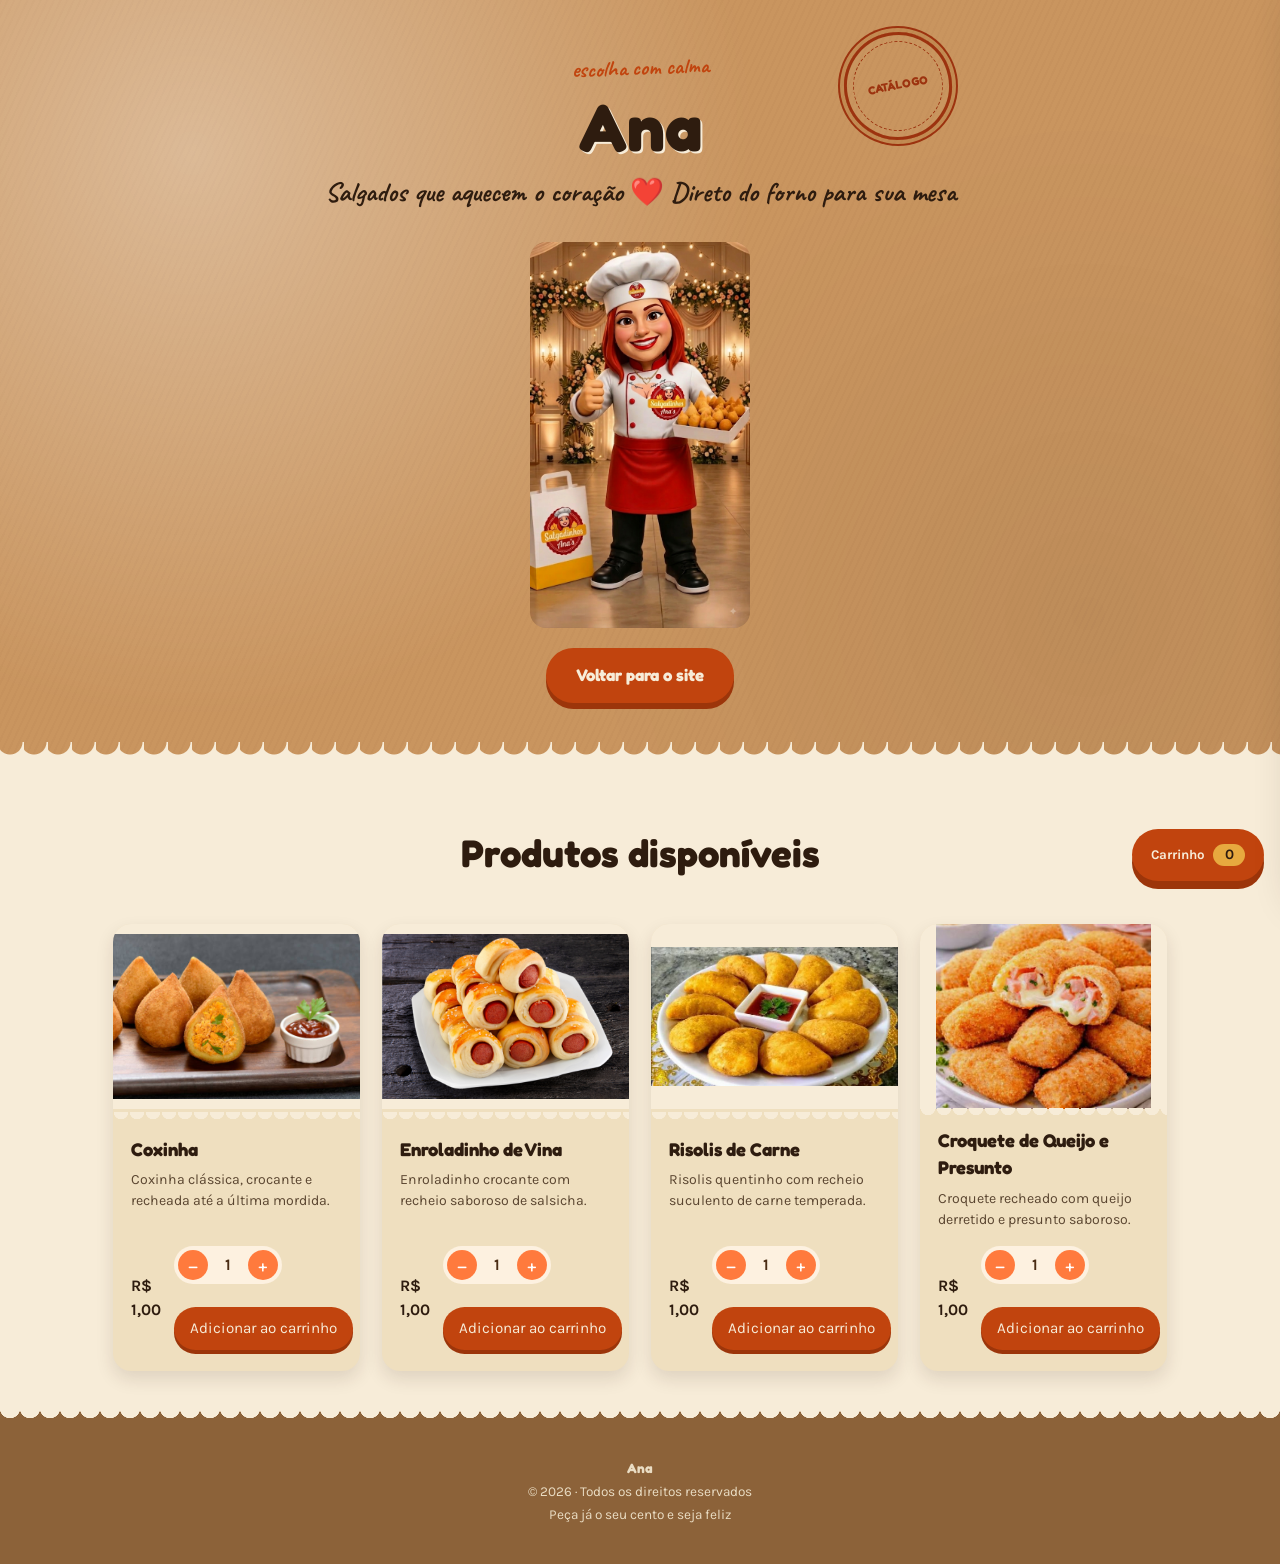
==== commit 2fe5c64b: "Add files via upload" ====
--- a/catalogo.html
+++ b/catalogo.html
@@ -1,238 +1,348 @@
-<!DOCTYPE html>
-<html lang="pt-BR">
-<head>
-<meta charset="UTF-8">
-<meta name="viewport" content="width=device-width, initial-scale=1.0">
-<link rel="stylesheet" href="style.css">
-<title>Catálogo de Produtos | Ana</title>
-<meta name="description" content="Catálogo de salgados com preços e carrinho lateral para finalizar no WhatsApp.">
-<link rel="preconnect" href="https://fonts.googleapis.com">
-<link rel="preconnect" href="https://fonts.gstatic.com" crossorigin>
-<link href="https://fonts.googleapis.com/css2?family=Fredoka:wght@600;700;900&family=Karla:wght@400;500;700&family=Caveat:wght@600;700&display=swap" rel="stylesheet">
-</head>
-<body>
-<header class="hero">
-  <div class="hero__inner">
-    <div class="stamp stamp--hero">Catálogo</div>
-    <p class="eyebrow">escolha com calma</p>
-    <h1 class="hero__title">Ana</h1>
-    <p class="hero__tagline">Salgados que aquecem o coração ❤️ Direto do forno para sua mesa</p>
-    <img src="ana-mascote.png" alt="Mascote da Ana Salgados segurando uma caixa de coxinhas" style="max-width:220px;width:60%;height:auto;display:block;margin:20px auto;border-radius:16px;">
-    <a class="cta" href="https://moratojoao100-ctrl.github.io/site/" target="_blank" rel="noopener">Voltar para o site</a>
-  </div>
-</header>
-
-<main>
-  <section class="menu" id="catalogo">
-    <h2 class="section-title">Produtos disponíveis</h2>
-    <div class="menu__grid" id="catalogList">
-      <article class="ticket" data-price="1.00">
-        <div class="ticket__img">
-        <img src="coxinha.jpg" alt="Coxinha dourada e crocante">
-        </div>
-        <div class="ticket__seam"></div>
-        <div class="ticket__body">
-          <h3>Coxinha</h3>
-          <p>Coxinha clássica, crocante e recheada até a última mordida.</p>
-          <div class="ticket__footer">
-            <span class="ticket__price">R$ 1,00</span>
-            <button type="button" class="ticket__button add-to-cart">Adicionar ao carrinho</button>
-          </div>
-        </div>
-      </article>
-      <article class="ticket" data-price="1.00">
-        <div class="ticket__img">
-         <img src="enroladinho de vina.jpg" alt="Enroladinho de cozinha crocante">
-        </div>
-        <div class="ticket__seam"></div>
-        <div class="ticket__body">
-          <h3>Enroladinho de Vina</h3>
-          <p>Enroladinho crocante com recheio saboroso de salsicha.</p>
-          <div class="ticket__footer">
-            <span class="ticket__price">R$ 1,00</span>
-            <button type="button" class="ticket__button add-to-cart">Adicionar ao carrinho</button>
-          </div>
-        </div>
-      </article>
-      <article class="ticket" data-price="1.00">
-        <div class="ticket__img">
-          <img src="risoles de carne.jfif" alt="Risolis de carne">
-        </div>
-        <div class="ticket__seam"></div>
-        <div class="ticket__body">
-          <h3>Risolis de Carne</h3>
-          <p>Risolis quentinho com recheio suculento de carne temperada.</p>
-          <div class="ticket__footer">
-            <span class="ticket__price">R$ 1,00</span>
-            <button type="button" class="ticket__button add-to-cart">Adicionar ao carrinho</button>
-          </div>
-        </div>
-      </article>
-      <article class="ticket" data-price="1.00">
-        <div class="ticket__img">
-          <img src="croquete.jfif" alt="Croquete de queijo e presunto">
-        </div>
-        <div class="ticket__seam"></div>
-        <div class="ticket__body">
-          <h3>Croquete de Queijo e Presunto</h3>
-          <p>Croquete recheado com queijo derretido e presunto saboroso.</p>
-          <div class="ticket__footer">
-            <span class="ticket__price">R$ 1,00</span>
-            <button type="button" class="ticket__button add-to-cart">Adicionar ao carrinho</button>
-          </div>
-        </div>
-      </article>
-    </div>
-  </section>
-</main>
-
-<button class="cart-drawer__trigger" id="cartTrigger">
-  Carrinho <span class="cart-drawer__count" id="cartCount">0</span>
-</button>
-<div class="cart-drawer__backdrop" id="cartBackdrop"></div>
-<aside class="cart-drawer" id="cartDrawer" aria-hidden="true">
-  <div class="cart-drawer__inner">
-    <div class="cart-drawer__header">
-      <h2>Carrinho</h2>
-      <button type="button" class="cart-drawer__close" id="closeCart" aria-label="Fechar carrinho">×</button>
-    </div>
-    <div class="cart__info">
-      <p class="cart__empty">Seu carrinho está vazio. Adicione um produto.</p>
-      <ul class="cart__list"></ul>
-    </div>
-    <div class="cart__payment">
-      <h3>Pagamento</h3>
-      <p class="payment-note">Combine a forma de pagamento diretamente pelo WhatsApp ao finalizar o pedido.</p>
-    </div>
-    <div class="cart__summary">
-      <div class="cart__summary-row">
-        <span>Total</span>
-        <strong class="cart__total-value">R$ 0,00</strong>
-      </div>
-      <button type="button" class="cta cart__checkout" disabled>Finalizar pedido</button>
-    </div>
-  </div>
-</aside>
-
-<footer class="footer">
-  <div class="footer__torn"></div>
-  <div class="footer__content">
-    <p class="footer__brand">Ana</p>
-    <p>© 2026 · Todos os direitos reservados</p>
-    <p>Peça já o seu cento e seja feliz</p>
-  </div>
-</footer>
-
-<script>
-  const cart = [];
-  const cartCount = document.getElementById('cartCount');
-  const cartList = document.querySelector('.cart__list');
-  const cartEmpty = document.querySelector('.cart__empty');
-  const cartTotalValue = document.querySelector('.cart__total-value');
-  const checkoutButton = document.querySelector('.cart__checkout');
-  const cartDrawer = document.getElementById('cartDrawer');
-  const cartBackdrop = document.getElementById('cartBackdrop');
-  const cartTrigger = document.getElementById('cartTrigger');
-  const closeCart = document.getElementById('closeCart');
-  const whatsappNumber = '554198285648'; // WhatsApp number +55 41 9828-5648
-
-  function formatCurrency(value) {
-    return value.toLocaleString('pt-BR', { style: 'currency', currency: 'BRL' });
-  }
-
-  function updateCart() {
-    cartList.innerHTML = '';
-    cartCount.textContent = cart.reduce((sum, item) => sum + item.quantity, 0);
-    if (cart.length === 0) {
-      cartEmpty.style.display = 'block';
-      checkoutButton.disabled = true;
-      cartTotalValue.textContent = 'R$ 0,00';
-      return;
-    }
-
-    cartEmpty.style.display = 'none';
-    let total = 0;
-    cart.forEach((item, index) => {
-      const li = document.createElement('li');
-      li.className = 'cart__item';
-      li.innerHTML = `
-        <div>
-          <p class="cart__item-name">${item.name}</p>
-          <p class="cart__item-details">${item.quantity} x ${formatCurrency(item.price)} = ${formatCurrency(item.price * item.quantity)}</p>
-        </div>
-        <button type="button" class="cart__item-remove" data-index="${index}">Remover</button>
-      `;
-      cartList.appendChild(li);
-      total += item.price * item.quantity;
-    });
-
-    cartTotalValue.textContent = formatCurrency(total);
-    checkoutButton.disabled = false;
-  }
-
-  function addItemToCart(name, price) {
-    const existing = cart.find(item => item.name === name);
-    if (existing) {
-      existing.quantity += 1;
-    } else {
-      cart.push({ name, price, quantity: 1 });
-    }
-    updateCart();
-    openCart();
-  }
-
-  function removeItem(index) {
-    cart.splice(index, 1);
-    updateCart();
-  }
-
-  function openCart() {
-    cartDrawer.classList.add('is-open');
-    cartBackdrop.classList.add('is-visible');
-    cartDrawer.setAttribute('aria-hidden', 'false');
-  }
-
-  function closeCartDrawer() {
-    cartDrawer.classList.remove('is-open');
-    cartBackdrop.classList.remove('is-visible');
-    cartDrawer.setAttribute('aria-hidden', 'true');
-  }
-
-  document.querySelectorAll('.add-to-cart').forEach(button => {
-    button.addEventListener('click', event => {
-      const ticket = event.target.closest('.ticket');
-      const name = ticket.querySelector('h3').textContent.trim();
-      const price = parseFloat(ticket.dataset.price);
-      addItemToCart(name, price);
-    });
-  });
-
-  cartList.addEventListener('click', event => {
-    if (!event.target.classList.contains('cart__item-remove')) return;
-    const index = Number(event.target.dataset.index);
-    removeItem(index);
-  });
-
-  checkoutButton.addEventListener('click', () => {
-    if (cart.length === 0) return;
-    const total = cart.reduce((sum, item) => sum + item.price * item.quantity, 0);
-    const messageLines = [
-      'Olá! Quero fazer meu pedido:',
-      ...cart.map(item => `${item.quantity}x ${item.name} - ${formatCurrency(item.price * item.quantity)}`),
-      `Total: ${formatCurrency(total)}`,
-      'Pode me ajudar com a forma de pagamento e a entrega?'
-    ];
-
-    const text = encodeURIComponent(messageLines.join('\n'));
-    const url = `https://wa.me/${whatsappNumber}?text=${text}`;
-    window.open(url, '_blank');
-  });
-
-  cartTrigger.addEventListener('click', openCart);
-  closeCart.addEventListener('click', closeCartDrawer);
-  cartBackdrop.addEventListener('click', closeCartDrawer);
-
-  updateCart();
-</script>
-</body>
+<!DOCTYPE html>
+<html lang="pt-BR">
+<head>
+<meta charset="UTF-8">
+<meta name="viewport" content="width=device-width, initial-scale=1.0">
+<link rel="stylesheet" href="style.css">
+<title>Catálogo de Produtos | Ana</title>
+<meta name="description" content="Catálogo de salgados com preços e carrinho lateral para finalizar no WhatsApp.">
+<link rel="preconnect" href="https://fonts.googleapis.com">
+<link rel="preconnect" href="https://fonts.gstatic.com" crossorigin>
+<link href="https://fonts.googleapis.com/css2?family=Fredoka:wght@600;700;900&family=Karla:wght@400;500;700&family=Caveat:wght@600;700&display=swap" rel="stylesheet">
+<style>
+  .ticket__controls {
+    display: flex;
+    align-items: center;
+    gap: 10px;
+    flex-wrap: wrap;
+  }
+  .qty-stepper {
+    display: flex;
+    align-items: center;
+    gap: 10px;
+    background: #fdf1e0;
+    border-radius: 999px;
+    padding: 4px;
+  }
+  .qty-btn {
+    width: 30px;
+    height: 30px;
+    border: none;
+    border-radius: 50%;
+    background: #ff7a3d;
+    color: #fff;
+    font-family: 'Fredoka', sans-serif;
+    font-size: 18px;
+    line-height: 1;
+    cursor: pointer;
+    display: flex;
+    align-items: center;
+    justify-content: center;
+    transition: transform 0.1s ease, background 0.2s ease;
+  }
+  .qty-btn:hover {
+    background: #e85f22;
+  }
+  .qty-btn:active {
+    transform: scale(0.9);
+  }
+  .qty-value {
+    min-width: 20px;
+    text-align: center;
+    font-family: 'Karla', sans-serif;
+    font-weight: 700;
+    color: #4a2c14;
+  }
+</style>
+</head>
+<body>
+<header class="hero">
+  <div class="hero__inner">
+    <div class="stamp stamp--hero">Catálogo</div>
+    <p class="eyebrow">escolha com calma</p>
+    <h1 class="hero__title">Ana</h1>
+    <p class="hero__tagline">Salgados que aquecem o coração ❤️ Direto do forno para sua mesa</p>
+    <img src="ana-mascote.png" alt="Mascote da Ana Salgados segurando uma caixa de coxinhas" style="max-width:220px;width:60%;height:auto;display:block;margin:20px auto;border-radius:16px;">
+    <a class="cta" href="https://moratojoao100-ctrl.github.io/site/" target="_blank" rel="noopener">Voltar para o site</a>
+  </div>
+</header>
+
+<main>
+  <section class="menu" id="catalogo">
+    <h2 class="section-title">Produtos disponíveis</h2>
+    <div class="menu__grid" id="catalogList">
+      <article class="ticket" data-price="1.00">
+        <div class="ticket__img">
+        <img src="coxinha.jpg" alt="Coxinha dourada e crocante">
+        </div>
+        <div class="ticket__seam"></div>
+        <div class="ticket__body">
+          <h3>Coxinha</h3>
+          <p>Coxinha clássica, crocante e recheada até a última mordida.</p>
+          <div class="ticket__footer">
+            <span class="ticket__price">R$ 1,00</span>
+            <div class="ticket__controls">
+              <div class="qty-stepper">
+                <button type="button" class="qty-btn qty-minus" aria-label="Diminuir quantidade">−</button>
+                <span class="qty-value">1</span>
+                <button type="button" class="qty-btn qty-plus" aria-label="Aumentar quantidade">+</button>
+              </div>
+              <button type="button" class="ticket__button add-to-cart">Adicionar ao carrinho</button>
+            </div>
+          </div>
+        </div>
+      </article>
+      <article class="ticket" data-price="1.00">
+        <div class="ticket__img">
+         <img src="enroladinho de vina.jpg" alt="Enroladinho de cozinha crocante">
+        </div>
+        <div class="ticket__seam"></div>
+        <div class="ticket__body">
+          <h3>Enroladinho de Vina</h3>
+          <p>Enroladinho crocante com recheio saboroso de salsicha.</p>
+          <div class="ticket__footer">
+            <span class="ticket__price">R$ 1,00</span>
+            <div class="ticket__controls">
+              <div class="qty-stepper">
+                <button type="button" class="qty-btn qty-minus" aria-label="Diminuir quantidade">−</button>
+                <span class="qty-value">1</span>
+                <button type="button" class="qty-btn qty-plus" aria-label="Aumentar quantidade">+</button>
+              </div>
+              <button type="button" class="ticket__button add-to-cart">Adicionar ao carrinho</button>
+            </div>
+          </div>
+        </div>
+      </article>
+      <article class="ticket" data-price="1.00">
+        <div class="ticket__img">
+          <img src="risoles de carne.jfif" alt="Risolis de carne">
+        </div>
+        <div class="ticket__seam"></div>
+        <div class="ticket__body">
+          <h3>Risolis de Carne</h3>
+          <p>Risolis quentinho com recheio suculento de carne temperada.</p>
+          <div class="ticket__footer">
+            <span class="ticket__price">R$ 1,00</span>
+            <div class="ticket__controls">
+              <div class="qty-stepper">
+                <button type="button" class="qty-btn qty-minus" aria-label="Diminuir quantidade">−</button>
+                <span class="qty-value">1</span>
+                <button type="button" class="qty-btn qty-plus" aria-label="Aumentar quantidade">+</button>
+              </div>
+              <button type="button" class="ticket__button add-to-cart">Adicionar ao carrinho</button>
+            </div>
+          </div>
+        </div>
+      </article>
+      <article class="ticket" data-price="1.00">
+        <div class="ticket__img">
+          <img src="croquete.jfif" alt="Croquete de queijo e presunto">
+        </div>
+        <div class="ticket__seam"></div>
+        <div class="ticket__body">
+          <h3>Croquete de Queijo e Presunto</h3>
+          <p>Croquete recheado com queijo derretido e presunto saboroso.</p>
+          <div class="ticket__footer">
+            <span class="ticket__price">R$ 1,00</span>
+            <div class="ticket__controls">
+              <div class="qty-stepper">
+                <button type="button" class="qty-btn qty-minus" aria-label="Diminuir quantidade">−</button>
+                <span class="qty-value">1</span>
+                <button type="button" class="qty-btn qty-plus" aria-label="Aumentar quantidade">+</button>
+              </div>
+              <button type="button" class="ticket__button add-to-cart">Adicionar ao carrinho</button>
+            </div>
+          </div>
+        </div>
+      </article>
+    </div>
+  </section>
+</main>
+
+<button class="cart-drawer__trigger" id="cartTrigger">
+  Carrinho <span class="cart-drawer__count" id="cartCount">0</span>
+</button>
+<div class="cart-drawer__backdrop" id="cartBackdrop"></div>
+<aside class="cart-drawer" id="cartDrawer" aria-hidden="true">
+  <div class="cart-drawer__inner">
+    <div class="cart-drawer__header">
+      <h2>Carrinho</h2>
+      <button type="button" class="cart-drawer__close" id="closeCart" aria-label="Fechar carrinho">×</button>
+    </div>
+    <div class="cart__info">
+      <p class="cart__empty">Seu carrinho está vazio. Adicione um produto.</p>
+      <ul class="cart__list"></ul>
+    </div>
+    <div class="cart__payment">
+      <h3>Pagamento</h3>
+      <p class="payment-note">Combine a forma de pagamento diretamente pelo WhatsApp ao finalizar o pedido.</p>
+    </div>
+    <div class="cart__summary">
+      <div class="cart__summary-row">
+        <span>Total</span>
+        <strong class="cart__total-value">R$ 0,00</strong>
+      </div>
+      <button type="button" class="cta cart__checkout" disabled>Finalizar pedido</button>
+    </div>
+  </div>
+</aside>
+
+<footer class="footer">
+  <div class="footer__torn"></div>
+  <div class="footer__content">
+    <p class="footer__brand">Ana</p>
+    <p>© 2026 · Todos os direitos reservados</p>
+    <p>Peça já o seu cento e seja feliz</p>
+  </div>
+</footer>
+
+<script>
+  const cart = [];
+  const cartCount = document.getElementById('cartCount');
+  const cartList = document.querySelector('.cart__list');
+  const cartEmpty = document.querySelector('.cart__empty');
+  const cartTotalValue = document.querySelector('.cart__total-value');
+  const checkoutButton = document.querySelector('.cart__checkout');
+  const cartDrawer = document.getElementById('cartDrawer');
+  const cartBackdrop = document.getElementById('cartBackdrop');
+  const cartTrigger = document.getElementById('cartTrigger');
+  const closeCart = document.getElementById('closeCart');
+  const whatsappNumber = '554198285648'; // WhatsApp number +55 41 9828-5648
+
+  function formatCurrency(value) {
+    return value.toLocaleString('pt-BR', { style: 'currency', currency: 'BRL' });
+  }
+
+  function updateCart() {
+    cartList.innerHTML = '';
+    cartCount.textContent = cart.reduce((sum, item) => sum + item.quantity, 0);
+    if (cart.length === 0) {
+      cartEmpty.style.display = 'block';
+      checkoutButton.disabled = true;
+      cartTotalValue.textContent = 'R$ 0,00';
+      return;
+    }
+
+    cartEmpty.style.display = 'none';
+    let total = 0;
+    cart.forEach((item, index) => {
+      const li = document.createElement('li');
+      li.className = 'cart__item';
+      li.innerHTML = `
+        <div>
+          <p class="cart__item-name">${item.name}</p>
+          <p class="cart__item-details">${item.quantity} x ${formatCurrency(item.price)} = ${formatCurrency(item.price * item.quantity)}</p>
+        </div>
+        <button type="button" class="cart__item-remove" data-index="${index}">Remover</button>
+      `;
+      cartList.appendChild(li);
+      total += item.price * item.quantity;
+    });
+
+    cartTotalValue.textContent = formatCurrency(total);
+    checkoutButton.disabled = false;
+  }
+
+  function addItemToCart(name, price) {
+    const existing = cart.find(item => item.name === name);
+    if (existing) {
+      existing.quantity += 1;
+    } else {
+      cart.push({ name, price, quantity: 1 });
+    }
+    updateCart();
+    openCart();
+  }
+
+  function removeItem(index) {
+    cart.splice(index, 1);
+    updateCart();
+  }
+
+  function openCart() {
+    cartDrawer.classList.add('is-open');
+    cartBackdrop.classList.add('is-visible');
+    cartDrawer.setAttribute('aria-hidden', 'false');
+  }
+
+  function closeCartDrawer() {
+    cartDrawer.classList.remove('is-open');
+    cartBackdrop.classList.remove('is-visible');
+    cartDrawer.setAttribute('aria-hidden', 'true');
+  }
+
+  function getSelectedQty(ticket) {
+    return parseInt(ticket.querySelector('.qty-value').textContent, 10) || 1;
+  }
+
+  function setSelectedQty(ticket, value) {
+    ticket.querySelector('.qty-value').textContent = value;
+  }
+
+  document.querySelectorAll('.qty-plus').forEach(button => {
+    button.addEventListener('click', event => {
+      const ticket = event.target.closest('.ticket');
+      const current = getSelectedQty(ticket);
+      setSelectedQty(ticket, current + 1);
+    });
+  });
+
+  document.querySelectorAll('.qty-minus').forEach(button => {
+    button.addEventListener('click', event => {
+      const ticket = event.target.closest('.ticket');
+      const current = getSelectedQty(ticket);
+      if (current > 1) {
+        setSelectedQty(ticket, current - 1);
+      }
+    });
+  });
+
+  document.querySelectorAll('.add-to-cart').forEach(button => {
+    button.addEventListener('click', event => {
+      const ticket = event.target.closest('.ticket');
+      const name = ticket.querySelector('h3').textContent.trim();
+      const price = parseFloat(ticket.dataset.price);
+      const qty = getSelectedQty(ticket);
+
+      const existing = cart.find(item => item.name === name);
+      if (existing) {
+        existing.quantity += qty;
+      } else {
+        cart.push({ name, price, quantity: qty });
+      }
+
+      updateCart();
+      openCart();
+      setSelectedQty(ticket, 1);
+    });
+  });
+
+  cartList.addEventListener('click', event => {
+    if (!event.target.classList.contains('cart__item-remove')) return;
+    const index = Number(event.target.dataset.index);
+    removeItem(index);
+  });
+
+  checkoutButton.addEventListener('click', () => {
+    if (cart.length === 0) return;
+    const total = cart.reduce((sum, item) => sum + item.price * item.quantity, 0);
+    const messageLines = [
+      'Olá! Quero fazer meu pedido:',
+      ...cart.map(item => `${item.quantity}x ${item.name} - ${formatCurrency(item.price * item.quantity)}`),
+      `Total: ${formatCurrency(total)}`,
+      'Pode me ajudar com a forma de pagamento e a entrega?'
+    ];
+
+    const text = encodeURIComponent(messageLines.join('\n'));
+    const url = `https://wa.me/${whatsappNumber}?text=${text}`;
+    window.open(url, '_blank');
+  });
+
+  cartTrigger.addEventListener('click', openCart);
+  closeCart.addEventListener('click', closeCartDrawer);
+  cartBackdrop.addEventListener('click', closeCartDrawer);
+
+  updateCart();
+</script>
+</body>
 </html>
